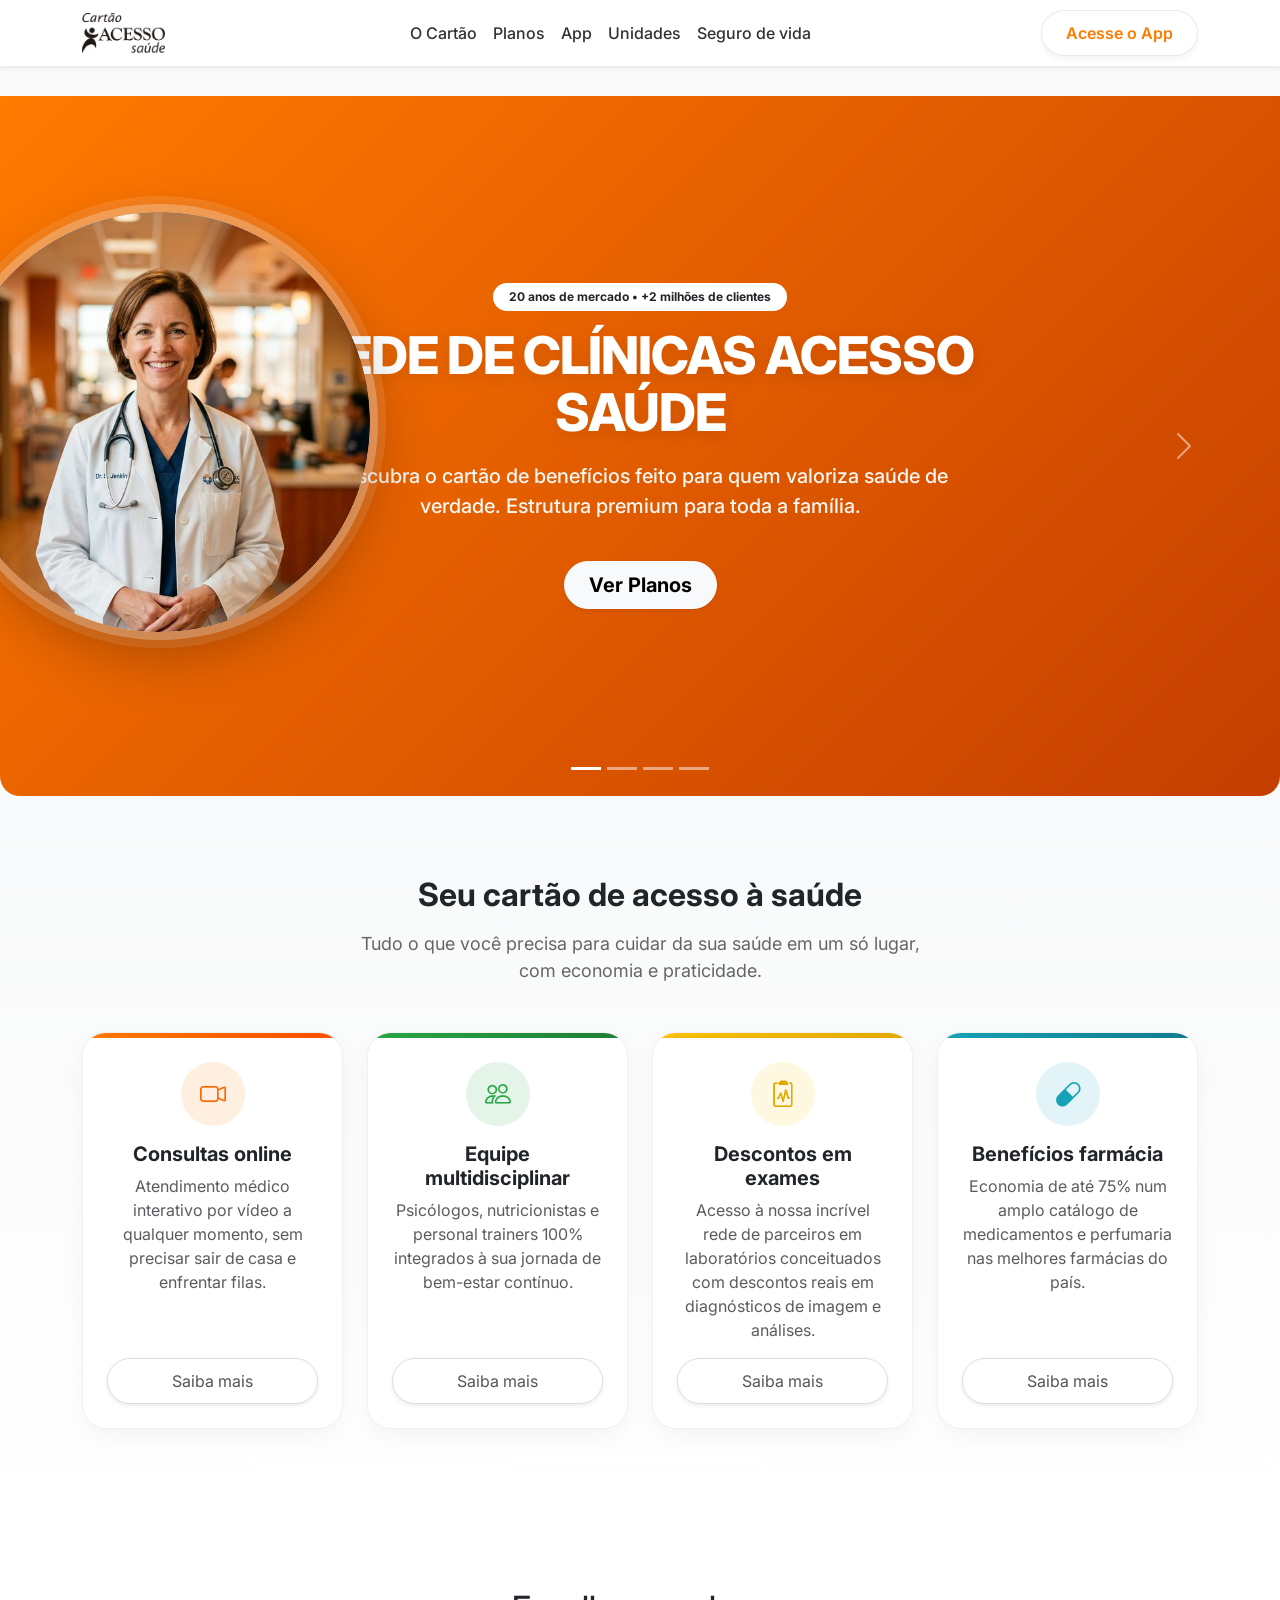
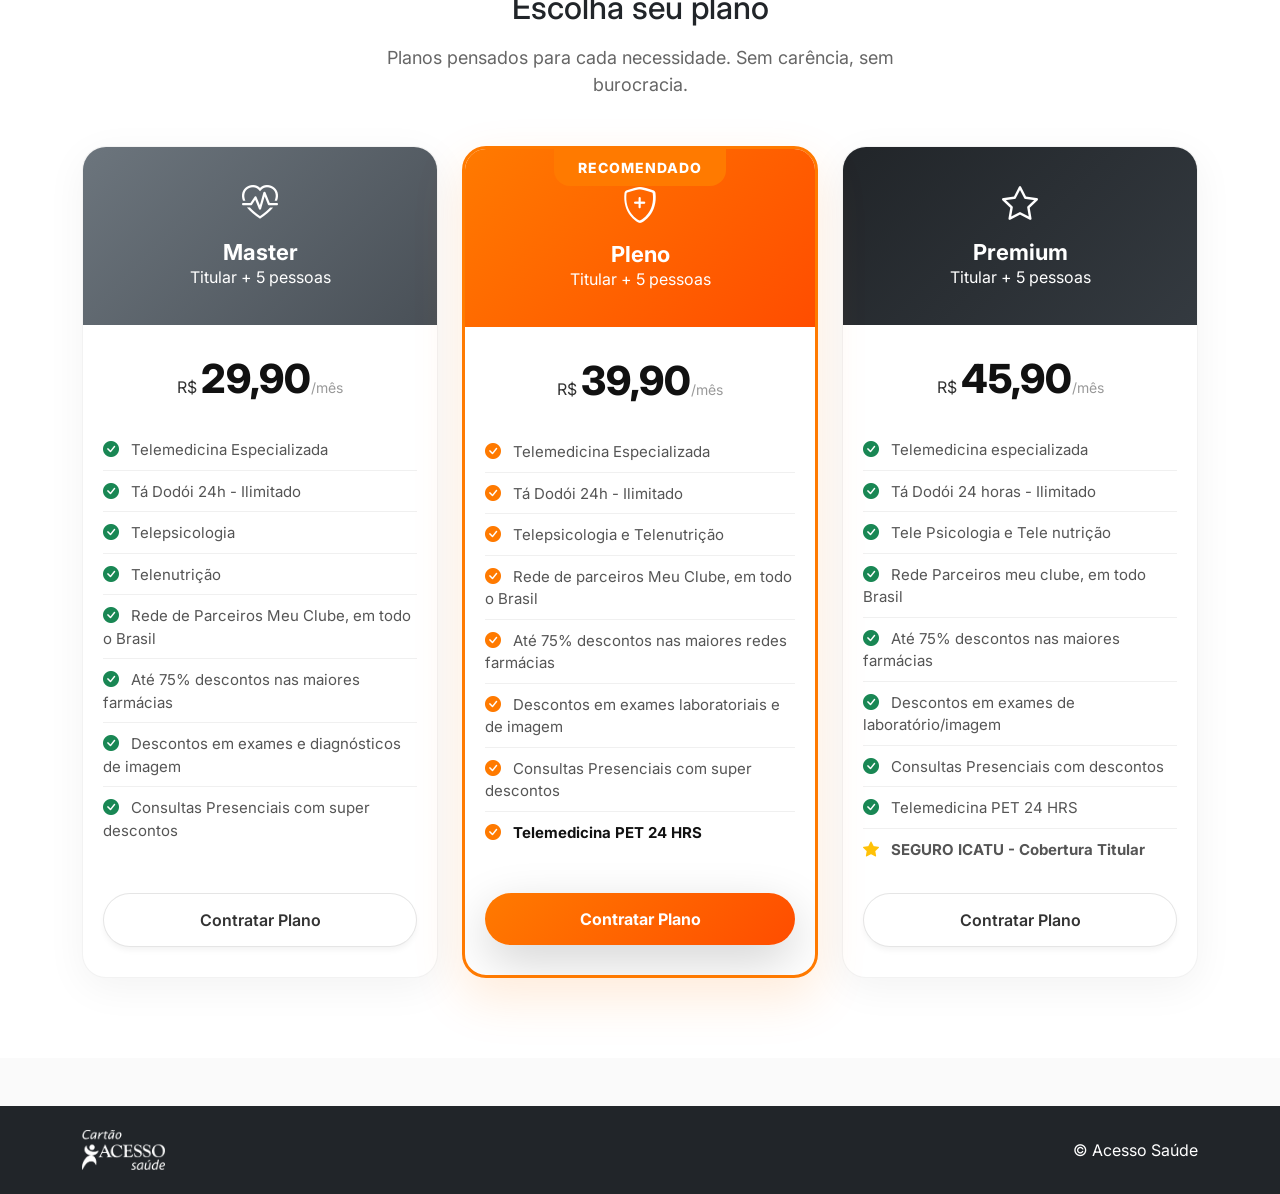
==== index.html @ 0351ccd9 "Add files via upload" ====
<!DOCTYPE html>
<html lang="pt-BR">

<head>
  <meta charset="UTF-8">
  <meta name="viewport" content="width=device-width, initial-scale=1.0">
  <title>Cartão Acesso Saúde</title>

  <link rel="preconnect" href="https://fonts.googleapis.com">
  <link rel="preconnect" href="https://fonts.gstatic.com" crossorigin>
  <link href="https://fonts.googleapis.com/css2?family=Inter:wght@400;500;600;700;800&display=swap" rel="stylesheet">
  <link href="https://cdn.jsdelivr.net/npm/bootstrap@5.3.2/dist/css/bootstrap.min.css" rel="stylesheet">
  <link href="https://cdn.jsdelivr.net/npm/bootstrap-icons@1.11.3/font/bootstrap-icons.min.css" rel="stylesheet">
  <link rel="stylesheet" href="style.css">
  <link rel="icon" type="image/png" href="logcas.png">
</head>

<body>

  <!-- MENU -->
  <nav class="navbar navbar-expand-lg fixed-top shadow-sm bg-white">
    <div class="container">
      <a class="navbar-brand" href="#">
        <img src="LOGO-1.png" alt="Acesso Saúde" height="40">
      </a>

      <button class="navbar-toggler" type="button" data-bs-toggle="collapse" data-bs-target="#menu">
        <span class="navbar-toggler-icon"></span>
      </button>

      <div class="collapse navbar-collapse justify-content-center" id="menu">
        <ul class="navbar-nav">
          <li class="nav-item"><a class="nav-link" href="#cartao">O Cartão</a></li>
          <li class="nav-item"><a class="nav-link" href="#planos">Planos</a></li>
          <li class="nav-item"><a class="nav-link" href="app.html">App</a></li>
          <li class="nav-item"><a class="nav-link" href="unidades.html">Unidades</a></li>
          <li class="nav-item"><a class="nav-link" href="seguro.html">Seguro de vida</a></li>
        </ul>
      </div>

      <a href="https://app.cartaoacessosaude.com.br" class="btn btn-primary-custom">Acesse o App</a>
    </div>
  </nav>

  <!-- HERO / CARROSSEL -->
  <div class="hero-wrapper mt-5 pt-5">

    <div id="heroCarousel" class="carousel slide" data-bs-ride="carousel">

      <!-- INDICADORES -->
      <div class="carousel-indicators">
        <button type="button" data-bs-target="#heroCarousel" data-bs-slide-to="0" class="active"></button>
        <button type="button" data-bs-target="#heroCarousel" data-bs-slide-to="1"></button>
        <button type="button" data-bs-target="#heroCarousel" data-bs-slide-to="2"></button>
        <button type="button" data-bs-target="#heroCarousel" data-bs-slide-to="3"></button>
      </div>

      <!-- SLIDES -->
      <div class="carousel-inner">

        <!-- SLIDE 1 -->
        <div class="carousel-item active hero slide-orange">
          <div class="container text-center hero-content">
            <span class="badge bg-white text-dark mb-3 px-3 py-2 rounded-pill fw-bold">20 anos de mercado • +2 milhões
              de clientes</span>
            <h1>REDE DE CLÍNICAS ACESSO SAÚDE</h1>
            <p>Descubra o cartão de benefícios feito para quem valoriza saúde de verdade. Estrutura premium para toda a
              família.</p>
            <a href="#planos" class="btn btn-light btn-lg mt-3 fw-bold rounded-pill shadow-sm px-4">Ver Planos</a>
          </div>
        </div>

        <!-- SLIDE 2 -->
        <div class="carousel-item hero slide-dark">
          <div class="container text-center hero-content">
            <span class="badge bg-success mb-3 px-3 py-2 rounded-pill fw-bold">100% Gratuito</span>
            <h1>CONSULTAS ILIMITADAS</h1>
            <p><strong>Telemedicina completa:</strong> clínico geral, pediatria, psicologia, nutrição e personal trainer
              — sem custo extra por consulta.</p>
            <a href="#planos" class="btn btn-light btn-lg mt-3 fw-bold rounded-pill shadow-sm px-4">Saiba Mais</a>
          </div>
        </div>

        <!-- SLIDE 3 -->
        <div class="carousel-item hero slide-blue-red">
          <div class="container text-center hero-content">
            <span class="badge bg-warning text-dark mb-3 px-3 py-2 rounded-pill fw-bold">Descontos Reais</span>
            <h1>ATÉ 75% OFF EM FARMÁCIAS</h1>
            <p>Compre medicamentos mais baratos na <strong>Pague Menos, Droga Raia, Drogasil, São Paulo e
                Pacheco.</strong> Economia garantida.</p>
            <a href="#planos" class="btn btn-light btn-lg mt-3 fw-bold rounded-pill shadow-sm px-4">Quero Economizar</a>
          </div>
        </div>

        <!-- SLIDE 4 -->
        <div class="carousel-item hero slide-pet">
          <div class="container text-center hero-content">
            <span class="badge bg-info text-dark mb-3 px-3 py-2 rounded-pill fw-bold">Seu melhor amigo protegido</span>
            <h1>TELEMEDICINA PET 24H</h1>
            <p>O cuidado que eles merecem. Fale com um veterinário experiente a qualquer hora do dia ou da noite pelo
              seu celular.</p>
            <a href="#planos" class="btn btn-light btn-lg mt-3 fw-bold rounded-pill shadow-sm px-4">Ver Benefícios</a>
          </div>
        </div>

      </div>

      <!-- CONTROLES -->
      <button class="carousel-control-prev" type="button" data-bs-target="#heroCarousel" data-bs-slide="prev">
        <span class="carousel-control-prev-icon"></span>
      </button>

      <button class="carousel-control-next" type="button" data-bs-target="#heroCarousel" data-bs-slide="next">
        <span class="carousel-control-next-icon"></span>
      </button>

    </div>

    <!-- CÍRCULO ROTATIVO -->
    <div class="hero-circle" id="heroCircle">
      <div class="hero-circle-img active" style="background-image: url('slide-circle-1.png')"></div>
      <div class="hero-circle-img" style="background-image: url('slide-circle-2.png')"></div>
      <div class="hero-circle-img" style="background-image: url('farma.png')"></div>
      <div class="hero-circle-img" style="background-image: url('slide-circle-4.png')"></div>
    </div>

  </div>

  <!-- RESTANTE DO SITE (mantido) -->
  <section id="cartao" class="section-cartao">
    <div class="container text-center">
      <h2 class="mb-3 fw-bold">Seu cartão de acesso à saúde</h2>
      <p class="section-subtitle mb-5">Tudo o que você precisa para cuidar da sua saúde em um só lugar, com economia e
        praticidade.</p>
      <div class="row g-4 d-flex align-items-stretch">

        <div class="col-12 col-md-6 col-lg-3">
          <div class="card card-beneficio h-100 d-flex flex-column">
            <div class="card-color-bar bar-orange"></div>
            <div class="card-body text-center p-4 d-flex flex-column">
              <div class="card-icon icon-orange mb-3">
                <i class="bi bi-camera-video"></i>
              </div>
              <h5 class="fw-bold">Consultas online</h5>
              <p class="text-muted flex-grow-1">Atendimento médico interativo por vídeo a qualquer momento, sem precisar
                sair de casa e enfrentar filas.</p>
              <a href="#planos" class="btn btn-light mt-auto rounded-pill fw-600 shadow-sm custom-saiba-mais">Saiba
                mais</a>
            </div>
          </div>
        </div>

        <div class="col-12 col-md-6 col-lg-3">
          <div class="card card-beneficio h-100 d-flex flex-column">
            <div class="card-color-bar bar-green"></div>
            <div class="card-body text-center p-4 d-flex flex-column">
              <div class="card-icon icon-green mb-3">
                <i class="bi bi-people"></i>
              </div>
              <h5 class="fw-bold">Equipe multidisciplinar</h5>
              <p class="text-muted flex-grow-1">Psicólogos, nutricionistas e personal trainers 100% integrados à sua
                jornada de bem-estar contínuo.</p>
              <a href="#planos" class="btn btn-light mt-auto rounded-pill fw-600 shadow-sm custom-saiba-mais">Saiba
                mais</a>
            </div>
          </div>
        </div>

        <div class="col-12 col-md-6 col-lg-3">
          <div class="card card-beneficio h-100 d-flex flex-column">
            <div class="card-color-bar bar-yellow"></div>
            <div class="card-body text-center p-4 d-flex flex-column">
              <div class="card-icon icon-yellow mb-3">
                <i class="bi bi-clipboard2-pulse"></i>
              </div>
              <h5 class="fw-bold">Descontos em exames</h5>
              <p class="text-muted flex-grow-1">Acesso à nossa incrível rede de parceiros em laboratórios conceituados
                com descontos reais em diagnósticos de imagem e análises.</p>
              <a href="#planos" class="btn btn-light mt-auto rounded-pill fw-600 shadow-sm custom-saiba-mais">Saiba
                mais</a>
            </div>
          </div>
        </div>

        <div class="col-12 col-md-6 col-lg-3">
          <div class="card card-beneficio h-100 d-flex flex-column">
            <div class="card-color-bar bar-teal"></div>
            <div class="card-body text-center p-4 d-flex flex-column">
              <div class="card-icon icon-teal mb-3">
                <i class="bi bi-capsule"></i>
              </div>
              <h5 class="fw-bold">Benefícios farmácia</h5>
              <p class="text-muted flex-grow-1">Economia de até 75% num amplo catálogo de medicamentos e perfumaria nas
                melhores farmácias do país.</p>
              <a href="#planos" class="btn btn-light mt-auto rounded-pill fw-600 shadow-sm custom-saiba-mais">Saiba
                mais</a>
            </div>
          </div>
        </div>

      </div>
    </div>
  </section>

  <section id="planos" class="section-planos">
    <div class="container text-center">
      <h2 class="mb-3">Escolha seu plano</h2>
      <p class="section-subtitle mb-5">Planos pensados para cada necessidade. Sem carência, sem burocracia.</p>
      <div class="row g-4 d-flex align-items-stretch justify-content-center">

        <!-- BÁSICO -->
        <div class="col-12 col-md-6 col-lg-4">
          <div class="card plano-card d-flex flex-column h-100">
            <div class="plano-header plano-basico">
              <i class="bi bi-heart-pulse"></i>
              <h4>Master</h4>
              <p>Titular + 5 pessoas</p>
            </div>
            <div class="plano-body d-flex flex-column flex-grow-1">
              <p class="plano-preco">R$ <span>29,90</span><small>/mês</small></p>
              <ul class="plano-lista flex-grow-1">
                <li><i class="bi bi-check-circle-fill text-success"></i> Telemedicina Especializada</li>
                <li><i class="bi bi-check-circle-fill text-success"></i> Tá Dodói 24h - Ilimitado</li>
                <li><i class="bi bi-check-circle-fill text-success"></i> Telepsicologia</li>
                <li><i class="bi bi-check-circle-fill text-success"></i> Telenutrição</li>
                <li><i class="bi bi-check-circle-fill text-success"></i> Rede de Parceiros Meu Clube, em todo o Brasil
                </li>
                <li><i class="bi bi-check-circle-fill text-success"></i> Até 75% descontos nas maiores farmácias</li>
                <li><i class="bi bi-check-circle-fill text-success"></i> Descontos em exames e diagnósticos de imagem
                </li>
                <li><i class="bi bi-check-circle-fill text-success"></i> Consultas Presenciais com super descontos</li>
              </ul>
              <a href="#" class="btn btn-outline-plano mt-auto w-100 mt-4 rounded-pill">Contratar Plano</a>
            </div>
          </div>
        </div>

        <!-- PLUS (DESTAQUE) -->
        <div class="col-12 col-md-6 col-lg-4">
          <div class="card plano-card plano-destaque d-flex flex-column h-100">
            <div class="plano-badge">RECOMENDADO</div>
            <div class="plano-header plano-plus">
              <i class="bi bi-shield-plus"></i>
              <h4>Pleno</h4>
              <p>Titular + 5 pessoas</p>
            </div>
            <div class="plano-body d-flex flex-column flex-grow-1">
              <p class="plano-preco">R$ <span>39,90</span><small>/mês</small></p>
              <ul class="plano-lista flex-grow-1">
                <li><i class="bi bi-check-circle-fill"></i> Telemedicina Especializada</li>
                <li><i class="bi bi-check-circle-fill"></i> Tá Dodói 24h - Ilimitado</li>
                <li><i class="bi bi-check-circle-fill"></i> Telepsicologia e Telenutrição</li>
                <li><i class="bi bi-check-circle-fill"></i> Rede de parceiros Meu Clube, em todo o Brasil</li>
                <li><i class="bi bi-check-circle-fill"></i> Até 75% descontos nas maiores redes farmácias</li>
                <li><i class="bi bi-check-circle-fill"></i> Descontos em exames laboratoriais e de imagem</li>
                <li><i class="bi bi-check-circle-fill"></i> Consultas Presenciais com super descontos</li>
                <li class="plano-featured"><i class="bi bi-check-circle-fill"></i> Telemedicina PET 24 HRS</li>
              </ul>
              <a href="#" class="btn btn-plano-destaque mt-auto w-100 mt-3 rounded-pill shadow-lg">Contratar Plano</a>
            </div>
          </div>
        </div>

        <!-- PREMIUM -->
        <div class="col-12 col-md-6 col-lg-4">
          <div class="card plano-card d-flex flex-column h-100">
            <div class="plano-header plano-premium">
              <i class="bi bi-star"></i>
              <h4>Premium</h4>
              <p>Titular + 5 pessoas</p>
            </div>
            <div class="plano-body d-flex flex-column flex-grow-1">
              <p class="plano-preco">R$ <span>45,90</span><small>/mês</small></p>
              <ul class="plano-lista flex-grow-1">
                <li><i class="bi bi-check-circle-fill text-success"></i> Telemedicina especializada</li>
                <li><i class="bi bi-check-circle-fill text-success"></i> Tá Dodói 24 horas - Ilimitado</li>
                <li><i class="bi bi-check-circle-fill text-success"></i> Tele Psicologia e Tele nutrição</li>
                <li><i class="bi bi-check-circle-fill text-success"></i> Rede Parceiros meu clube, em todo Brasil</li>
                <li><i class="bi bi-check-circle-fill text-success"></i> Até 75% descontos nas maiores farmácias</li>
                <li><i class="bi bi-check-circle-fill text-success"></i> Descontos em exames de laboratório/imagem</li>
                <li><i class="bi bi-check-circle-fill text-success"></i> Consultas Presenciais com descontos</li>
                <li><i class="bi bi-check-circle-fill text-success"></i> Telemedicina PET 24 HRS</li>
                <li class="fw-bold"><i class="bi bi-star-fill text-warning"></i> SEGURO ICATU - Cobertura Titular</li>
              </ul>
              <a href="#" class="btn btn-outline-plano mt-auto w-100 mt-4 rounded-pill">Contratar Plano</a>
            </div>
          </div>
        </div>
      </div>
    </div>
  </section>

  <footer class="bg-dark text-white py-4 mt-5">
    <div class="container d-flex justify-content-between align-items-center">
      <img src="logo-branca.png" height="40">
      <p class="mb-0">&copy; Acesso Saúde</p>
    </div>
  </footer>

  <script src="https://cdn.jsdelivr.net/npm/bootstrap@5.3.2/dist/js/bootstrap.bundle.min.js"></script>

  <script>
    // Rotação do círculo ao trocar slides
    const heroCarousel = document.getElementById('heroCarousel');
    const heroCircle = document.getElementById('heroCircle');
    const circleImgs = document.querySelectorAll('.hero-circle-img');
    let rotationAngle = 0;

    heroCarousel.addEventListener('slide.bs.carousel', function (e) {
      // Anima rotação
      rotationAngle += 360;
      heroCircle.style.transform = `rotate(${rotationAngle}deg)`;

      // Troca imagem do círculo
      circleImgs.forEach(img => img.classList.remove('active'));
      circleImgs[e.to].classList.add('active');
    });
  </script>
</body>

</html>
---- style.css ----
/* RESET */
body {
  font-family: 'Inter', sans-serif;
  -webkit-font-smoothing: antialiased;
  margin: 0;
  padding: 0;
  background-color: #fafafa;
}

/* =========================
   MENU
========================= */
.navbar {
  backdrop-filter: blur(10px);
  background: rgba(255,255,255,0.9);
}

.nav-link {
  color: #333;
  transition: 0.3s;
  font-weight: 500;
}

.nav-link:hover {
  color: #ff7a00;
}

.btn-primary-custom {
  background: white;
  color: #ff7a00;
  border: 1px solid rgba(0,0,0,0.08);
  border-radius: 50px;
  padding: 10px 24px;
  text-decoration: none;
  font-weight: 600;
  transition: all 0.3s ease;
  box-shadow: 0 4px 6px -1px rgba(0,0,0,0.05);
}

.btn-primary-custom:hover {
  background: #ff7a00;
  color: white;
  border-color: #ff7a00;
  transform: translateY(-2px);
  box-shadow: 0 10px 15px -3px rgba(255,122,0,0.2);
}

/* =========================
   HERO / CARROSSEL
========================= */

.hero-wrapper {
  position: relative;
  overflow: hidden;
  border-radius: 20px;
}

/* =========================
   CÍRCULO ROTATIVO
========================= */

.hero-circle {
  position: absolute;
  top: 50%;
  left: -50px;
  transform: rotate(0deg);
  width: 420px;
  height: 420px;
  border-radius: 50%;
  z-index: 10;
  transition: transform 1s cubic-bezier(0.4, 0, 0.2, 1);
  pointer-events: none;
  box-shadow:
    0 0 0 8px rgba(255,255,255,0.25),
    0 0 0 16px rgba(255,255,255,0.1),
    0 20px 60px rgba(0,0,0,0.3);
  margin-top: -210px;
}

.hero-circle-img {
  position: absolute;
  top: 0;
  left: 0;
  width: 100%;
  height: 100%;
  border-radius: 50%;
  background-size: cover;
  background-position: center;
  opacity: 0;
  transition: opacity 0.6s ease;
}

.hero-circle-img.active {
  opacity: 1;
}

.carousel-inner {
  min-height: 700px;
}

/* slide base */
.carousel-item.hero {
  height: 700px;
  color: white;
}

/* só aplica flex no slide ativo para não sobrescrever o display:none do Bootstrap */
.carousel-item.active.hero {
  display: flex;
  align-items: center;
  justify-content: center;
}

.hero-content {
  display: flex;
  flex-direction: column;
  align-items: center;
  justify-content: center;
  height: 100%;
}

/* conteúdo centralizado */
.hero-content {
  max-width: 700px;
  text-align: center;
}

/* backgrounds por slide */
.carousel-item.slide-orange {
  background: linear-gradient(135deg, #ff7a00, #c43e00);
}

.carousel-item.slide-dark {
  background: linear-gradient(135deg, #111111, #2d2d2d);
}

.carousel-item.slide-blue-red {
  background: linear-gradient(135deg, #0d47a1, #b71c1c);
}

.carousel-item.slide-pet {
  background: linear-gradient(135deg, #00b4db, #0083B0);
}

/* conteúdo texto */
.hero h1 {
  font-size: 52px;
  font-weight: 800;
  margin-bottom: 1.2rem;
  letter-spacing: -1px;
  line-height: 1.1;
  text-shadow: 0 4px 15px rgba(0,0,0,0.1);
}

.hero p {
  font-size: 20px;
  opacity: 0.95;
  margin-bottom: 1.5rem;
  font-weight: 500;
}

/* =========================
   CARDS
========================= */

.card-custom {
  border-radius: 24px;
  box-shadow: 0 10px 25px rgba(0,0,0,0.04);
  border: 1px solid rgba(0,0,0,0.06);
  transition: all 0.4s cubic-bezier(0.165, 0.84, 0.44, 1);
  display: flex;
  flex-direction: column;
  height: 100%;
  padding: 2rem 1.5rem;
  background-color: white;
}

.card-custom:hover {
  transform: translateY(-8px);
  box-shadow: 0 20px 40px rgba(0,0,0,0.08);
  border-color: rgba(0,0,0,0.1);
}

/* =========================
   SEÇÃO CARTÃO
========================= */

.section-cartao {
  background: linear-gradient(180deg, #f8f9fa 0%, #ffffff 100%);
  padding: 80px 0;
}

.section-subtitle {
  color: #666;
  font-size: 18px;
  max-width: 600px;
  margin: 0 auto;
}

.card-beneficio {
  border: 1px solid rgba(0,0,0,0.06);
  border-radius: 24px;
  overflow: hidden;
  box-shadow: 0 10px 25px rgba(0,0,0,0.04);
  transition: all 0.4s cubic-bezier(0.165, 0.84, 0.44, 1);
  background: white;
}

.card-beneficio:hover {
  transform: translateY(-8px);
  box-shadow: 0 20px 50px rgba(0,0,0,0.08);
}

.card-color-bar {
  height: 5px;
  width: 100%;
}

.bar-orange { background: linear-gradient(90deg, #ff7a00, #ff4d00); }
.bar-green  { background: linear-gradient(90deg, #28a745, #1e7e34); }
.bar-yellow { background: linear-gradient(90deg, #ffc107, #e0a800); }
.bar-teal   { background: linear-gradient(90deg, #17a2b8, #117a8b); }

.card-icon {
  width: 64px;
  height: 64px;
  border-radius: 50%;
  display: flex;
  align-items: center;
  justify-content: center;
  margin: 0 auto;
  font-size: 26px;
  transition: transform 0.3s ease;
}

.card-beneficio:hover .card-icon {
  transform: scale(1.1);
}

.icon-orange { background: rgba(255, 122, 0, 0.12); color: #ff6600; }
.icon-green  { background: rgba(40, 167, 69, 0.12); color: #28a745; }
.icon-yellow { background: rgba(255, 193, 7, 0.12); color: #e0a800; }
.icon-teal   { background: rgba(23, 162, 184, 0.12); color: #17a2b8; }

/* =========================
   SEÇÃO PLANOS
========================= */

.section-planos {
  padding: 80px 0;
  background: #fff;
}

.plano-card {
  border: 1px solid rgba(0,0,0,0.05);
  border-radius: 24px;
  overflow: hidden;
  box-shadow: 0 10px 40px rgba(0,0,0,0.05);
  transition: all 0.4s cubic-bezier(0.165, 0.84, 0.44, 1);
  background: white;
  position: relative;
}

.plano-card:hover {
  transform: translateY(-10px);
  box-shadow: 0 25px 60px rgba(0,0,0,0.12);
}

/* HEADER DOS PLANOS */
.plano-header {
  padding: 30px 20px 20px;
  color: white;
  text-align: center;
}

.plano-header i {
  font-size: 36px;
  margin-bottom: 8px;
  display: block;
}

.plano-header h4 {
  margin: 0;
  font-weight: 700;
  font-size: 22px;
}

.plano-basico  { background: linear-gradient(135deg, #6c757d, #495057); }
.plano-plus    { background: linear-gradient(135deg, #ff7a00, #ff4d00); }
.plano-premium { background: linear-gradient(135deg, #212529, #343a40); }
.plano-familia { background: linear-gradient(135deg, #17a2b8, #117a8b); }

/* BODY DOS PLANOS */
.plano-body {
  padding: 24px 20px 30px;
  text-align: center;
}

.plano-preco {
  color: #333;
  font-size: 16px;
  margin-bottom: 20px;
}

.plano-preco span {
  font-size: 40px;
  font-weight: 800;
  color: #111;
}

.plano-preco small {
  font-size: 14px;
  color: #999;
}

.plano-lista {
  list-style: none;
  padding: 0;
  margin: 0 0 24px;
  text-align: left;
}

.plano-lista li {
  padding: 8px 0;
  font-size: 15px;
  color: #555;
  border-bottom: 1px solid #f0f0f0;
}

.plano-lista li:last-child {
  border-bottom: none;
}

.plano-lista li i {
  margin-right: 8px;
  font-size: 16px;
}

/* BOTÕES */
.btn-outline-plano {
  border: 1px solid rgba(0,0,0,0.1);
  color: #333;
  border-radius: 50px;
  padding: 14px 32px;
  font-weight: 600;
  transition: all 0.3s ease;
  background: white;
  box-shadow: 0 4px 6px -1px rgba(0,0,0,0.05);
}

.btn-outline-plano:hover {
  background: #f9fafb;
  color: #111;
  border-color: rgba(0,0,0,0.2);
  transform: translateY(-2px);
  box-shadow: 0 10px 20px rgba(0,0,0,0.08);
}

.btn-plano-destaque {
  background: linear-gradient(135deg, #ff7a00, #ff4d00);
  color: white;
  border: none;
  border-radius: 50px;
  padding: 14px 32px;
  font-weight: 700;
  transition: all 0.3s ease;
}

.btn-plano-destaque:hover {
  background: linear-gradient(135deg, #ff4d00, #e04400);
  color: white;
  transform: translateY(-2px);
  box-shadow: 0 12px 25px rgba(255, 102, 0, 0.4);
}

.custom-saiba-mais {
  color: #555;
  border: 1px solid #ddd;
  background: white;
  padding: 10px 24px;
  transition: 0.3s;
}

.custom-saiba-mais:hover {
  background: #f8f9fa;
  border-color: #ccc;
  color: #111;
  transform: translateY(-2px);
  box-shadow: 0 5px 15px rgba(0,0,0,0.05);
}

/* CARD DESTAQUE */
.plano-destaque {
  border: 3px solid #ff7a00;
  z-index: 2;
  box-shadow: 0 20px 50px rgba(255, 122, 0, 0.15);
}

.plano-destaque:hover {
  transform: translateY(-10px);
  box-shadow: 0 30px 60px rgba(255, 122, 0, 0.25);
}

.plano-badge {
  position: absolute;
  top: 0;
  left: 50%;
  transform: translateX(-50%);
  background: #ff7a00;
  color: #fff;
  padding: 8px 24px;
  border-radius: 0 0 16px 16px;
  font-size: 14px;
  font-weight: 800;
  z-index: 3;
  letter-spacing: 1px;
  text-transform: uppercase;
}

/* DESTAQUE: checks em branco */
.plano-destaque .plano-lista li i {
  color: #ff7a00 !important;
}

.plano-featured {
  font-weight: 700;
  color: #111 !important;
}

/* =========================
   SECTIONS
========================= */

section {
  padding: 80px 0;
}

/* =========================
   WHATSAPP
========================= */

.whatsapp {
  position: fixed;
  bottom: 20px;
  right: 20px;
  background: #25D366;
  color: white;
  padding: 12px 18px;
  border-radius: 50px;
  text-decoration: none;
  box-shadow: 0 5px 15px rgba(0,0,0,0.2);
}

/* =========================
   RESPONSIVO
========================= */

@media (max-width: 768px) {

  .hero {
    height: auto;
    padding: 60px 20px;
    text-align: center;
  }

  .hero h1 {
    font-size: 28px;
  }

  .hero-circle {
    display: none;
  }

}
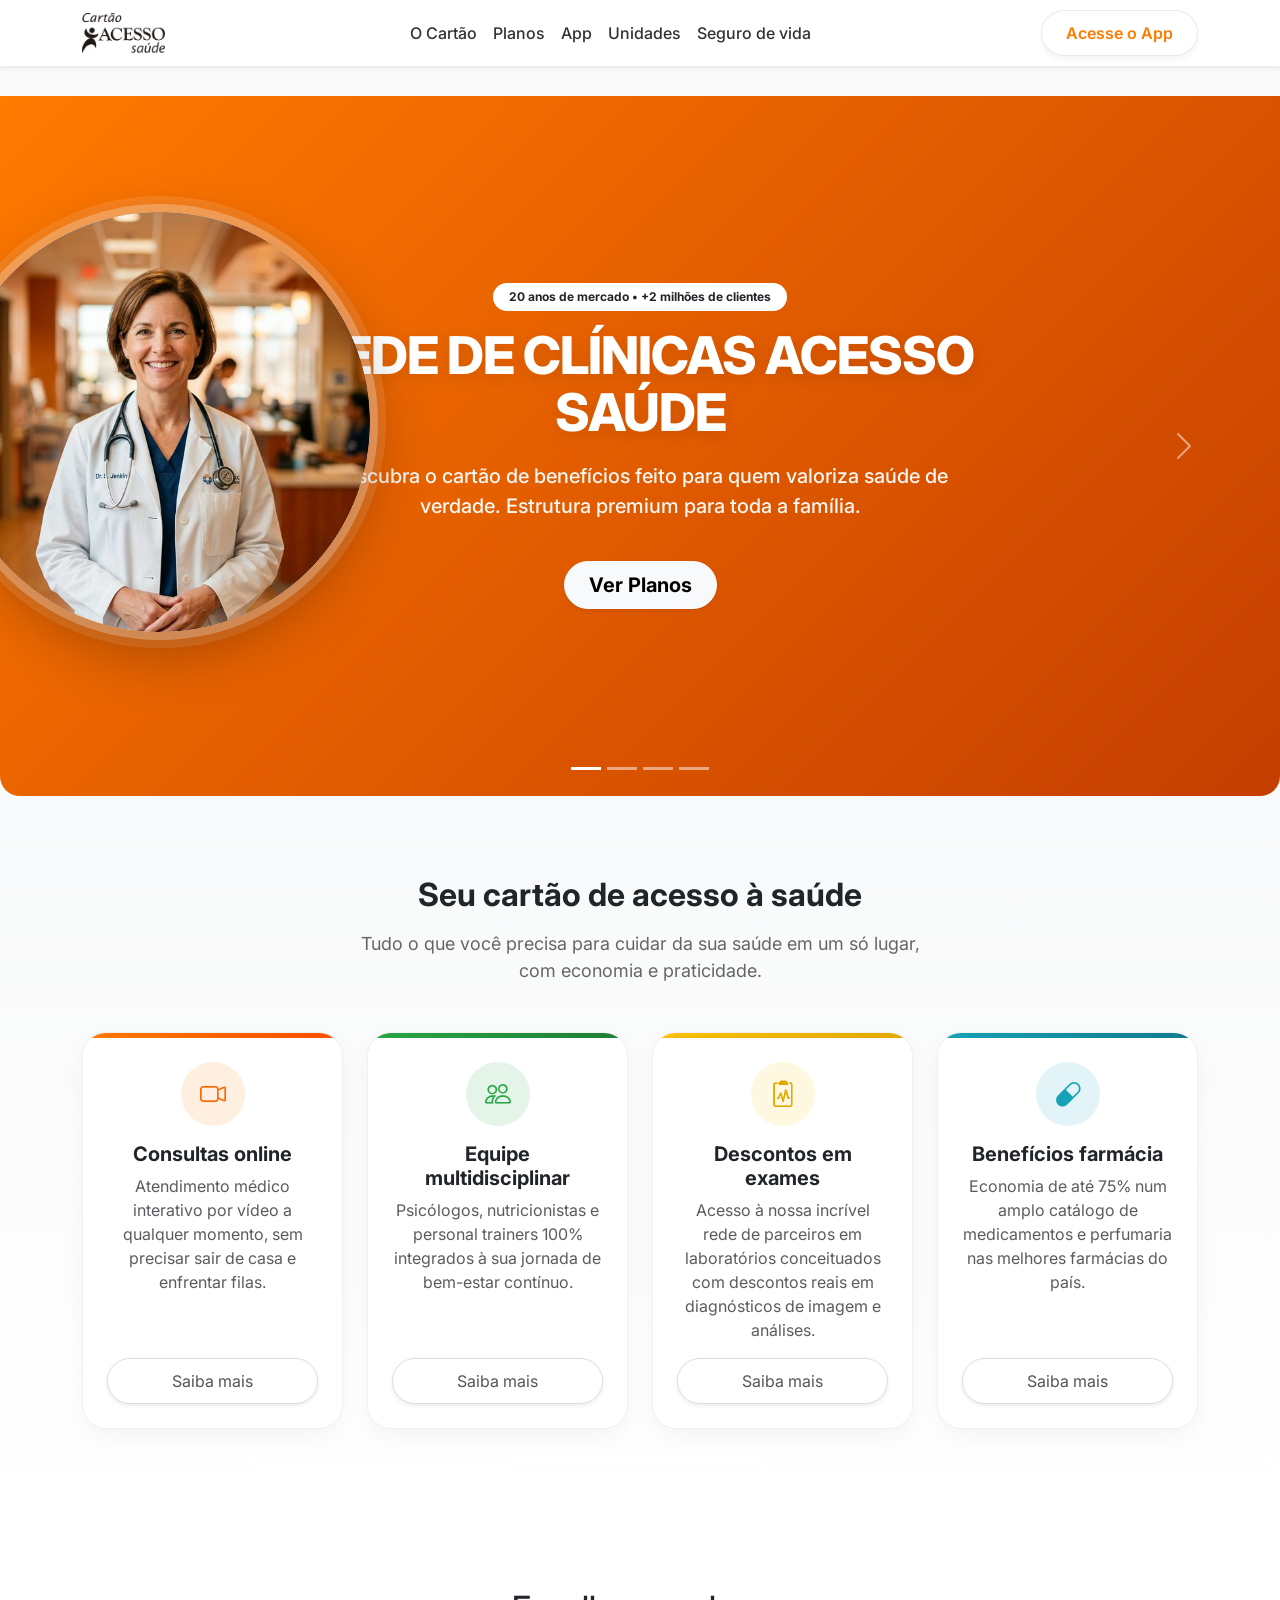
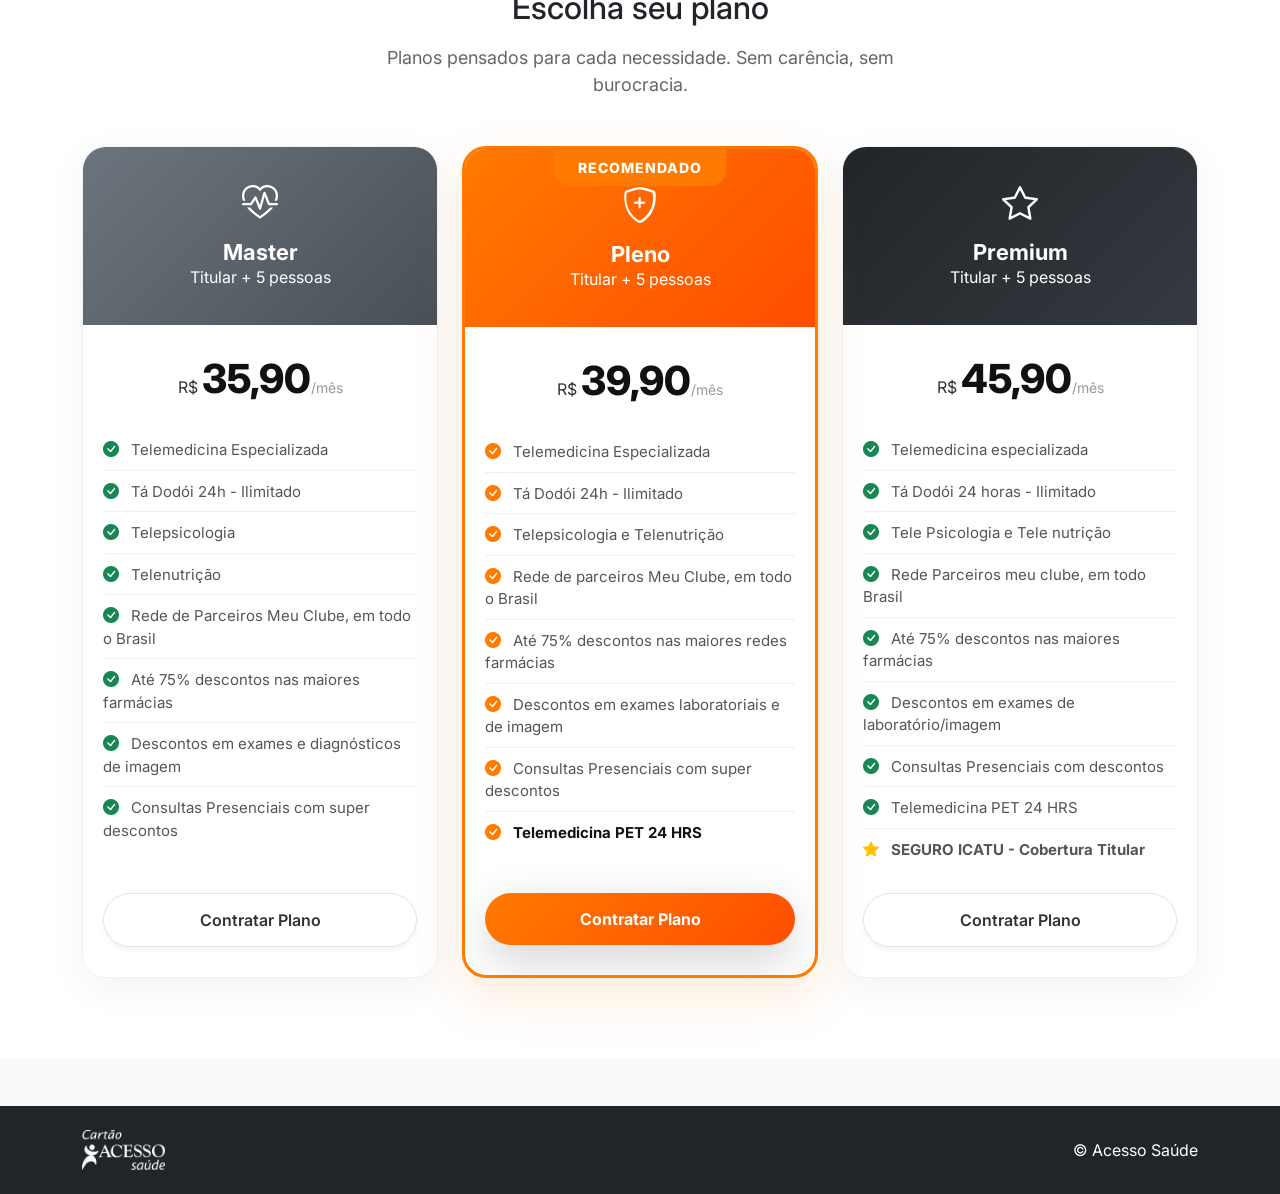
==== commit 46cd6a01: "Update index.html" ====
--- a/index.html
+++ b/index.html
@@ -217,7 +217,7 @@
               <p>Titular + 5 pessoas</p>
             </div>
             <div class="plano-body d-flex flex-column flex-grow-1">
-              <p class="plano-preco">R$ <span>29,90</span><small>/mês</small></p>
+              <p class="plano-preco">R$ <span>35,90</span><small>/mês</small></p>
               <ul class="plano-lista flex-grow-1">
                 <li><i class="bi bi-check-circle-fill text-success"></i> Telemedicina Especializada</li>
                 <li><i class="bi bi-check-circle-fill text-success"></i> Tá Dodói 24h - Ilimitado</li>
@@ -318,4 +318,4 @@
   </script>
 </body>
 
-</html>+</html>
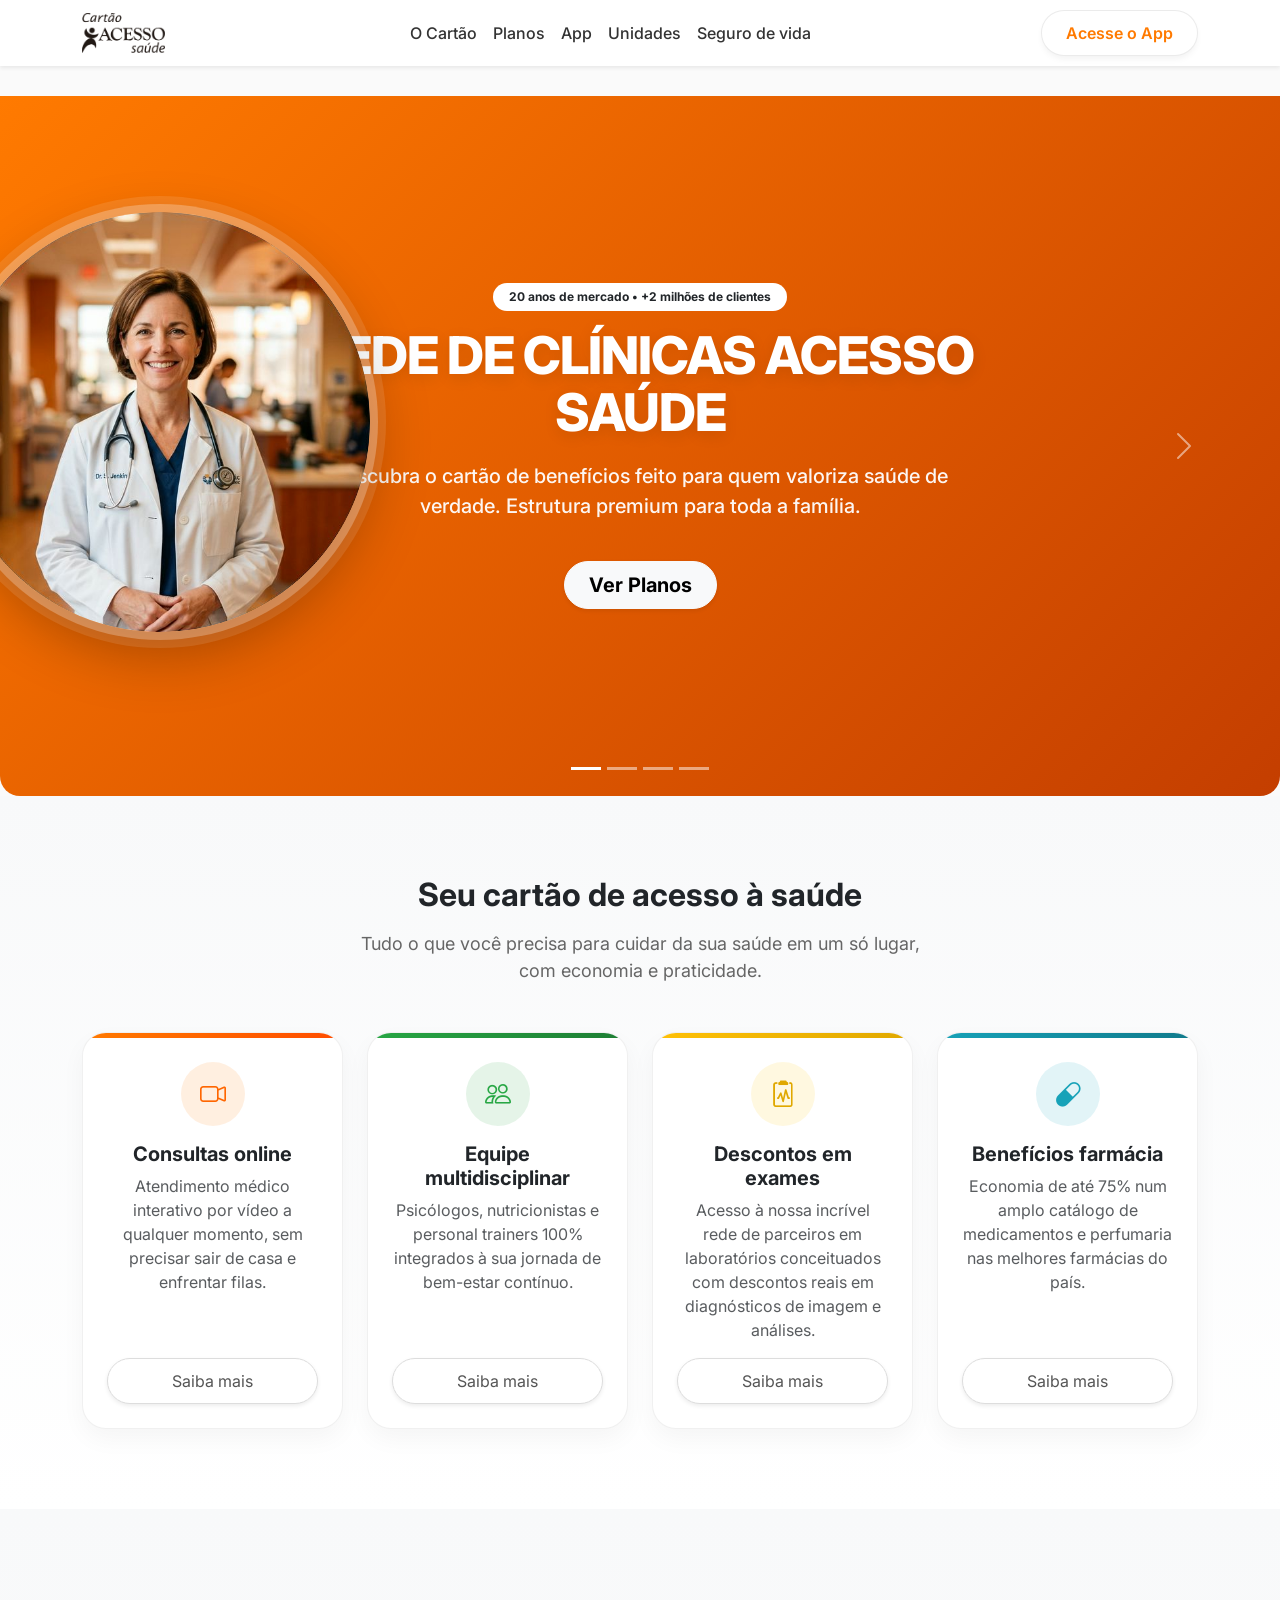
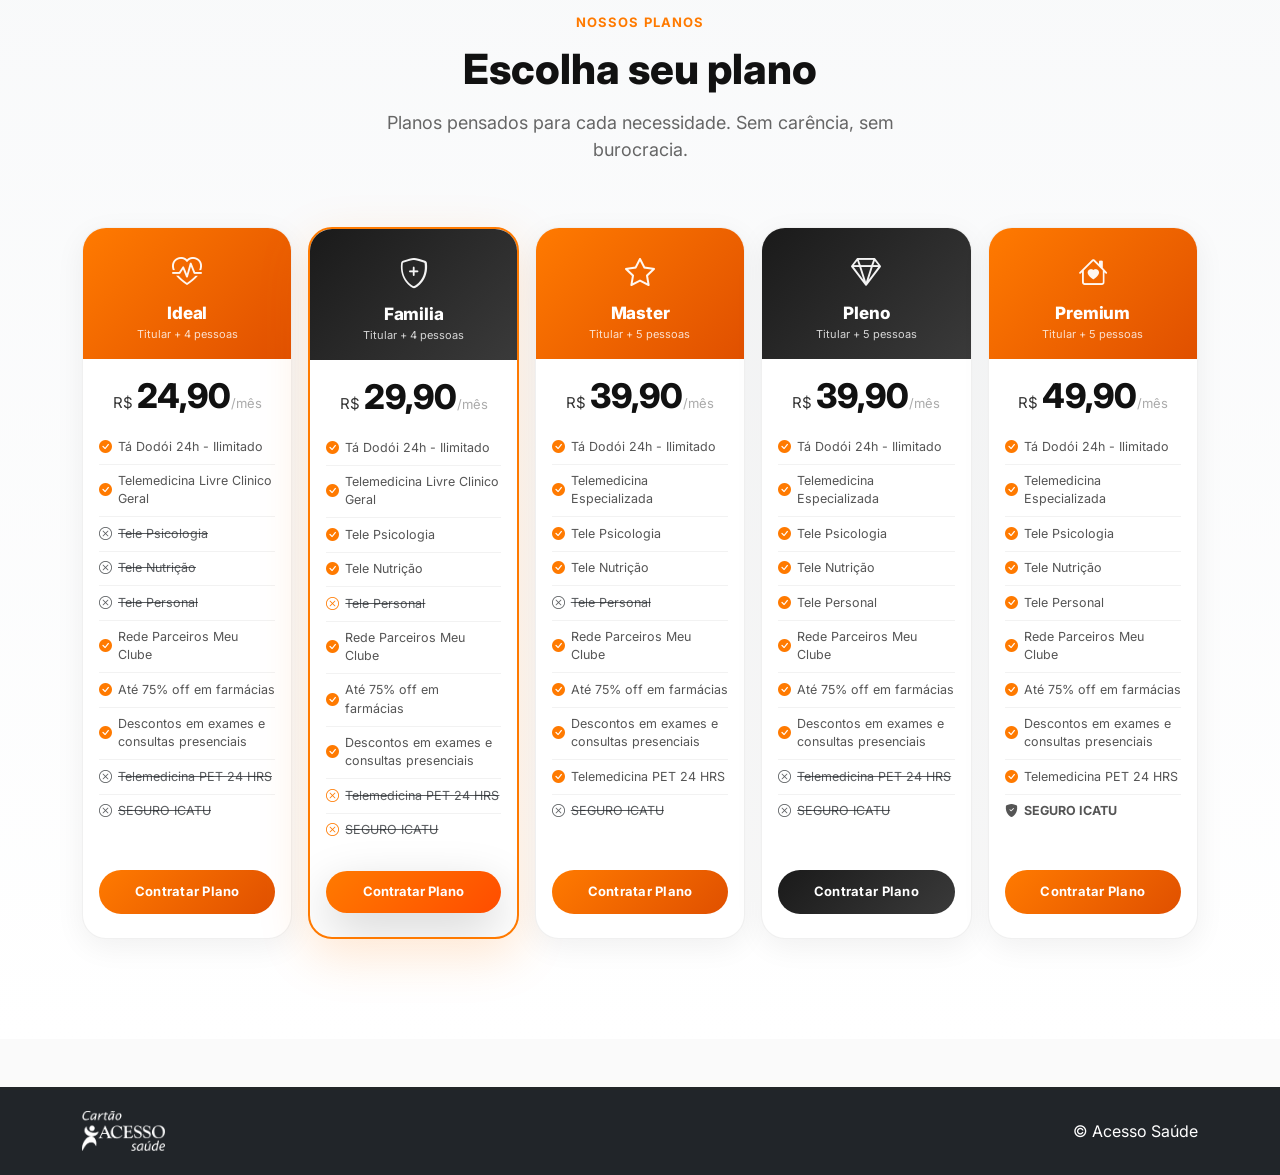
==== commit 3be22d27: "Atualização do site: novos ícones, planos e mapa de unidades" ====
--- a/index.html
+++ b/index.html
@@ -1,321 +1,382 @@
-<!DOCTYPE html>
-<html lang="pt-BR">
-
-<head>
-  <meta charset="UTF-8">
-  <meta name="viewport" content="width=device-width, initial-scale=1.0">
-  <title>Cartão Acesso Saúde</title>
-
-  <link rel="preconnect" href="https://fonts.googleapis.com">
-  <link rel="preconnect" href="https://fonts.gstatic.com" crossorigin>
-  <link href="https://fonts.googleapis.com/css2?family=Inter:wght@400;500;600;700;800&display=swap" rel="stylesheet">
-  <link href="https://cdn.jsdelivr.net/npm/bootstrap@5.3.2/dist/css/bootstrap.min.css" rel="stylesheet">
-  <link href="https://cdn.jsdelivr.net/npm/bootstrap-icons@1.11.3/font/bootstrap-icons.min.css" rel="stylesheet">
-  <link rel="stylesheet" href="style.css">
-  <link rel="icon" type="image/png" href="logcas.png">
-</head>
-
-<body>
-
-  <!-- MENU -->
-  <nav class="navbar navbar-expand-lg fixed-top shadow-sm bg-white">
-    <div class="container">
-      <a class="navbar-brand" href="#">
-        <img src="LOGO-1.png" alt="Acesso Saúde" height="40">
-      </a>
-
-      <button class="navbar-toggler" type="button" data-bs-toggle="collapse" data-bs-target="#menu">
-        <span class="navbar-toggler-icon"></span>
-      </button>
-
-      <div class="collapse navbar-collapse justify-content-center" id="menu">
-        <ul class="navbar-nav">
-          <li class="nav-item"><a class="nav-link" href="#cartao">O Cartão</a></li>
-          <li class="nav-item"><a class="nav-link" href="#planos">Planos</a></li>
-          <li class="nav-item"><a class="nav-link" href="app.html">App</a></li>
-          <li class="nav-item"><a class="nav-link" href="unidades.html">Unidades</a></li>
-          <li class="nav-item"><a class="nav-link" href="seguro.html">Seguro de vida</a></li>
-        </ul>
-      </div>
-
-      <a href="https://app.cartaoacessosaude.com.br" class="btn btn-primary-custom">Acesse o App</a>
-    </div>
-  </nav>
-
-  <!-- HERO / CARROSSEL -->
-  <div class="hero-wrapper mt-5 pt-5">
-
-    <div id="heroCarousel" class="carousel slide" data-bs-ride="carousel">
-
-      <!-- INDICADORES -->
-      <div class="carousel-indicators">
-        <button type="button" data-bs-target="#heroCarousel" data-bs-slide-to="0" class="active"></button>
-        <button type="button" data-bs-target="#heroCarousel" data-bs-slide-to="1"></button>
-        <button type="button" data-bs-target="#heroCarousel" data-bs-slide-to="2"></button>
-        <button type="button" data-bs-target="#heroCarousel" data-bs-slide-to="3"></button>
-      </div>
-
-      <!-- SLIDES -->
-      <div class="carousel-inner">
-
-        <!-- SLIDE 1 -->
-        <div class="carousel-item active hero slide-orange">
-          <div class="container text-center hero-content">
-            <span class="badge bg-white text-dark mb-3 px-3 py-2 rounded-pill fw-bold">20 anos de mercado • +2 milhões
-              de clientes</span>
-            <h1>REDE DE CLÍNICAS ACESSO SAÚDE</h1>
-            <p>Descubra o cartão de benefícios feito para quem valoriza saúde de verdade. Estrutura premium para toda a
-              família.</p>
-            <a href="#planos" class="btn btn-light btn-lg mt-3 fw-bold rounded-pill shadow-sm px-4">Ver Planos</a>
-          </div>
-        </div>
-
-        <!-- SLIDE 2 -->
-        <div class="carousel-item hero slide-dark">
-          <div class="container text-center hero-content">
-            <span class="badge bg-success mb-3 px-3 py-2 rounded-pill fw-bold">100% Gratuito</span>
-            <h1>CONSULTAS ILIMITADAS</h1>
-            <p><strong>Telemedicina completa:</strong> clínico geral, pediatria, psicologia, nutrição e personal trainer
-              — sem custo extra por consulta.</p>
-            <a href="#planos" class="btn btn-light btn-lg mt-3 fw-bold rounded-pill shadow-sm px-4">Saiba Mais</a>
-          </div>
-        </div>
-
-        <!-- SLIDE 3 -->
-        <div class="carousel-item hero slide-blue-red">
-          <div class="container text-center hero-content">
-            <span class="badge bg-warning text-dark mb-3 px-3 py-2 rounded-pill fw-bold">Descontos Reais</span>
-            <h1>ATÉ 75% OFF EM FARMÁCIAS</h1>
-            <p>Compre medicamentos mais baratos na <strong>Pague Menos, Droga Raia, Drogasil, São Paulo e
-                Pacheco.</strong> Economia garantida.</p>
-            <a href="#planos" class="btn btn-light btn-lg mt-3 fw-bold rounded-pill shadow-sm px-4">Quero Economizar</a>
-          </div>
-        </div>
-
-        <!-- SLIDE 4 -->
-        <div class="carousel-item hero slide-pet">
-          <div class="container text-center hero-content">
-            <span class="badge bg-info text-dark mb-3 px-3 py-2 rounded-pill fw-bold">Seu melhor amigo protegido</span>
-            <h1>TELEMEDICINA PET 24H</h1>
-            <p>O cuidado que eles merecem. Fale com um veterinário experiente a qualquer hora do dia ou da noite pelo
-              seu celular.</p>
-            <a href="#planos" class="btn btn-light btn-lg mt-3 fw-bold rounded-pill shadow-sm px-4">Ver Benefícios</a>
-          </div>
-        </div>
-
-      </div>
-
-      <!-- CONTROLES -->
-      <button class="carousel-control-prev" type="button" data-bs-target="#heroCarousel" data-bs-slide="prev">
-        <span class="carousel-control-prev-icon"></span>
-      </button>
-
-      <button class="carousel-control-next" type="button" data-bs-target="#heroCarousel" data-bs-slide="next">
-        <span class="carousel-control-next-icon"></span>
-      </button>
-
-    </div>
-
-    <!-- CÍRCULO ROTATIVO -->
-    <div class="hero-circle" id="heroCircle">
-      <div class="hero-circle-img active" style="background-image: url('slide-circle-1.png')"></div>
-      <div class="hero-circle-img" style="background-image: url('slide-circle-2.png')"></div>
-      <div class="hero-circle-img" style="background-image: url('farma.png')"></div>
-      <div class="hero-circle-img" style="background-image: url('slide-circle-4.png')"></div>
-    </div>
-
-  </div>
-
-  <!-- RESTANTE DO SITE (mantido) -->
-  <section id="cartao" class="section-cartao">
-    <div class="container text-center">
-      <h2 class="mb-3 fw-bold">Seu cartão de acesso à saúde</h2>
-      <p class="section-subtitle mb-5">Tudo o que você precisa para cuidar da sua saúde em um só lugar, com economia e
-        praticidade.</p>
-      <div class="row g-4 d-flex align-items-stretch">
-
-        <div class="col-12 col-md-6 col-lg-3">
-          <div class="card card-beneficio h-100 d-flex flex-column">
-            <div class="card-color-bar bar-orange"></div>
-            <div class="card-body text-center p-4 d-flex flex-column">
-              <div class="card-icon icon-orange mb-3">
-                <i class="bi bi-camera-video"></i>
-              </div>
-              <h5 class="fw-bold">Consultas online</h5>
-              <p class="text-muted flex-grow-1">Atendimento médico interativo por vídeo a qualquer momento, sem precisar
-                sair de casa e enfrentar filas.</p>
-              <a href="#planos" class="btn btn-light mt-auto rounded-pill fw-600 shadow-sm custom-saiba-mais">Saiba
-                mais</a>
-            </div>
-          </div>
-        </div>
-
-        <div class="col-12 col-md-6 col-lg-3">
-          <div class="card card-beneficio h-100 d-flex flex-column">
-            <div class="card-color-bar bar-green"></div>
-            <div class="card-body text-center p-4 d-flex flex-column">
-              <div class="card-icon icon-green mb-3">
-                <i class="bi bi-people"></i>
-              </div>
-              <h5 class="fw-bold">Equipe multidisciplinar</h5>
-              <p class="text-muted flex-grow-1">Psicólogos, nutricionistas e personal trainers 100% integrados à sua
-                jornada de bem-estar contínuo.</p>
-              <a href="#planos" class="btn btn-light mt-auto rounded-pill fw-600 shadow-sm custom-saiba-mais">Saiba
-                mais</a>
-            </div>
-          </div>
-        </div>
-
-        <div class="col-12 col-md-6 col-lg-3">
-          <div class="card card-beneficio h-100 d-flex flex-column">
-            <div class="card-color-bar bar-yellow"></div>
-            <div class="card-body text-center p-4 d-flex flex-column">
-              <div class="card-icon icon-yellow mb-3">
-                <i class="bi bi-clipboard2-pulse"></i>
-              </div>
-              <h5 class="fw-bold">Descontos em exames</h5>
-              <p class="text-muted flex-grow-1">Acesso à nossa incrível rede de parceiros em laboratórios conceituados
-                com descontos reais em diagnósticos de imagem e análises.</p>
-              <a href="#planos" class="btn btn-light mt-auto rounded-pill fw-600 shadow-sm custom-saiba-mais">Saiba
-                mais</a>
-            </div>
-          </div>
-        </div>
-
-        <div class="col-12 col-md-6 col-lg-3">
-          <div class="card card-beneficio h-100 d-flex flex-column">
-            <div class="card-color-bar bar-teal"></div>
-            <div class="card-body text-center p-4 d-flex flex-column">
-              <div class="card-icon icon-teal mb-3">
-                <i class="bi bi-capsule"></i>
-              </div>
-              <h5 class="fw-bold">Benefícios farmácia</h5>
-              <p class="text-muted flex-grow-1">Economia de até 75% num amplo catálogo de medicamentos e perfumaria nas
-                melhores farmácias do país.</p>
-              <a href="#planos" class="btn btn-light mt-auto rounded-pill fw-600 shadow-sm custom-saiba-mais">Saiba
-                mais</a>
-            </div>
-          </div>
-        </div>
-
-      </div>
-    </div>
-  </section>
-
-  <section id="planos" class="section-planos">
-    <div class="container text-center">
-      <h2 class="mb-3">Escolha seu plano</h2>
-      <p class="section-subtitle mb-5">Planos pensados para cada necessidade. Sem carência, sem burocracia.</p>
-      <div class="row g-4 d-flex align-items-stretch justify-content-center">
-
-        <!-- BÁSICO -->
-        <div class="col-12 col-md-6 col-lg-4">
-          <div class="card plano-card d-flex flex-column h-100">
-            <div class="plano-header plano-basico">
-              <i class="bi bi-heart-pulse"></i>
-              <h4>Master</h4>
-              <p>Titular + 5 pessoas</p>
-            </div>
-            <div class="plano-body d-flex flex-column flex-grow-1">
-              <p class="plano-preco">R$ <span>35,90</span><small>/mês</small></p>
-              <ul class="plano-lista flex-grow-1">
-                <li><i class="bi bi-check-circle-fill text-success"></i> Telemedicina Especializada</li>
-                <li><i class="bi bi-check-circle-fill text-success"></i> Tá Dodói 24h - Ilimitado</li>
-                <li><i class="bi bi-check-circle-fill text-success"></i> Telepsicologia</li>
-                <li><i class="bi bi-check-circle-fill text-success"></i> Telenutrição</li>
-                <li><i class="bi bi-check-circle-fill text-success"></i> Rede de Parceiros Meu Clube, em todo o Brasil
-                </li>
-                <li><i class="bi bi-check-circle-fill text-success"></i> Até 75% descontos nas maiores farmácias</li>
-                <li><i class="bi bi-check-circle-fill text-success"></i> Descontos em exames e diagnósticos de imagem
-                </li>
-                <li><i class="bi bi-check-circle-fill text-success"></i> Consultas Presenciais com super descontos</li>
-              </ul>
-              <a href="#" class="btn btn-outline-plano mt-auto w-100 mt-4 rounded-pill">Contratar Plano</a>
-            </div>
-          </div>
-        </div>
-
-        <!-- PLUS (DESTAQUE) -->
-        <div class="col-12 col-md-6 col-lg-4">
-          <div class="card plano-card plano-destaque d-flex flex-column h-100">
-            <div class="plano-badge">RECOMENDADO</div>
-            <div class="plano-header plano-plus">
-              <i class="bi bi-shield-plus"></i>
-              <h4>Pleno</h4>
-              <p>Titular + 5 pessoas</p>
-            </div>
-            <div class="plano-body d-flex flex-column flex-grow-1">
-              <p class="plano-preco">R$ <span>39,90</span><small>/mês</small></p>
-              <ul class="plano-lista flex-grow-1">
-                <li><i class="bi bi-check-circle-fill"></i> Telemedicina Especializada</li>
-                <li><i class="bi bi-check-circle-fill"></i> Tá Dodói 24h - Ilimitado</li>
-                <li><i class="bi bi-check-circle-fill"></i> Telepsicologia e Telenutrição</li>
-                <li><i class="bi bi-check-circle-fill"></i> Rede de parceiros Meu Clube, em todo o Brasil</li>
-                <li><i class="bi bi-check-circle-fill"></i> Até 75% descontos nas maiores redes farmácias</li>
-                <li><i class="bi bi-check-circle-fill"></i> Descontos em exames laboratoriais e de imagem</li>
-                <li><i class="bi bi-check-circle-fill"></i> Consultas Presenciais com super descontos</li>
-                <li class="plano-featured"><i class="bi bi-check-circle-fill"></i> Telemedicina PET 24 HRS</li>
-              </ul>
-              <a href="#" class="btn btn-plano-destaque mt-auto w-100 mt-3 rounded-pill shadow-lg">Contratar Plano</a>
-            </div>
-          </div>
-        </div>
-
-        <!-- PREMIUM -->
-        <div class="col-12 col-md-6 col-lg-4">
-          <div class="card plano-card d-flex flex-column h-100">
-            <div class="plano-header plano-premium">
-              <i class="bi bi-star"></i>
-              <h4>Premium</h4>
-              <p>Titular + 5 pessoas</p>
-            </div>
-            <div class="plano-body d-flex flex-column flex-grow-1">
-              <p class="plano-preco">R$ <span>45,90</span><small>/mês</small></p>
-              <ul class="plano-lista flex-grow-1">
-                <li><i class="bi bi-check-circle-fill text-success"></i> Telemedicina especializada</li>
-                <li><i class="bi bi-check-circle-fill text-success"></i> Tá Dodói 24 horas - Ilimitado</li>
-                <li><i class="bi bi-check-circle-fill text-success"></i> Tele Psicologia e Tele nutrição</li>
-                <li><i class="bi bi-check-circle-fill text-success"></i> Rede Parceiros meu clube, em todo Brasil</li>
-                <li><i class="bi bi-check-circle-fill text-success"></i> Até 75% descontos nas maiores farmácias</li>
-                <li><i class="bi bi-check-circle-fill text-success"></i> Descontos em exames de laboratório/imagem</li>
-                <li><i class="bi bi-check-circle-fill text-success"></i> Consultas Presenciais com descontos</li>
-                <li><i class="bi bi-check-circle-fill text-success"></i> Telemedicina PET 24 HRS</li>
-                <li class="fw-bold"><i class="bi bi-star-fill text-warning"></i> SEGURO ICATU - Cobertura Titular</li>
-              </ul>
-              <a href="#" class="btn btn-outline-plano mt-auto w-100 mt-4 rounded-pill">Contratar Plano</a>
-            </div>
-          </div>
-        </div>
-      </div>
-    </div>
-  </section>
-
-  <footer class="bg-dark text-white py-4 mt-5">
-    <div class="container d-flex justify-content-between align-items-center">
-      <img src="logo-branca.png" height="40">
-      <p class="mb-0">&copy; Acesso Saúde</p>
-    </div>
-  </footer>
-
-  <script src="https://cdn.jsdelivr.net/npm/bootstrap@5.3.2/dist/js/bootstrap.bundle.min.js"></script>
-
-  <script>
-    // Rotação do círculo ao trocar slides
-    const heroCarousel = document.getElementById('heroCarousel');
-    const heroCircle = document.getElementById('heroCircle');
-    const circleImgs = document.querySelectorAll('.hero-circle-img');
-    let rotationAngle = 0;
-
-    heroCarousel.addEventListener('slide.bs.carousel', function (e) {
-      // Anima rotação
-      rotationAngle += 360;
-      heroCircle.style.transform = `rotate(${rotationAngle}deg)`;
-
-      // Troca imagem do círculo
-      circleImgs.forEach(img => img.classList.remove('active'));
-      circleImgs[e.to].classList.add('active');
-    });
-  </script>
-</body>
-
-</html>
+<!DOCTYPE html>
+<html lang="pt-BR">
+
+<head>
+  <meta charset="UTF-8">
+  <meta name="viewport" content="width=device-width, initial-scale=1.0">
+  <title>Cartão Acesso Saúde</title>
+
+  <link rel="preconnect" href="https://fonts.googleapis.com">
+  <link rel="preconnect" href="https://fonts.gstatic.com" crossorigin>
+  <link href="https://fonts.googleapis.com/css2?family=Inter:wght@400;500;600;700;800&display=swap" rel="stylesheet">
+  <link href="https://cdn.jsdelivr.net/npm/bootstrap@5.3.2/dist/css/bootstrap.min.css" rel="stylesheet">
+  <link href="https://cdn.jsdelivr.net/npm/bootstrap-icons@1.11.3/font/bootstrap-icons.min.css" rel="stylesheet">
+  <link rel="stylesheet" href="style.css">
+  <link rel="icon" type="image/png" href="logcas.png">
+</head>
+
+<body>
+
+  <!-- MENU -->
+  <nav class="navbar navbar-expand-lg fixed-top shadow-sm bg-white">
+    <div class="container">
+      <a class="navbar-brand" href="#">
+        <img src="LOGO-1.png" alt="Acesso Saúde" height="40">
+      </a>
+
+      <button class="navbar-toggler" type="button" data-bs-toggle="collapse" data-bs-target="#menu">
+        <span class="navbar-toggler-icon"></span>
+      </button>
+
+      <div class="collapse navbar-collapse justify-content-center" id="menu">
+        <ul class="navbar-nav">
+          <li class="nav-item"><a class="nav-link" href="#cartao">O Cartão</a></li>
+          <li class="nav-item"><a class="nav-link" href="#planos">Planos</a></li>
+          <li class="nav-item"><a class="nav-link" href="app.html">App</a></li>
+          <li class="nav-item"><a class="nav-link" href="unidades.html">Unidades</a></li>
+          <li class="nav-item"><a class="nav-link" href="seguro.html">Seguro de vida</a></li>
+        </ul>
+      </div>
+
+      <a href="https://app.cartaoacessosaude.com.br" class="btn btn-primary-custom">Acesse o App</a>
+    </div>
+  </nav>
+
+  <!-- HERO / CARROSSEL -->
+  <div class="hero-wrapper mt-5 pt-5">
+
+    <div id="heroCarousel" class="carousel slide" data-bs-ride="carousel">
+
+      <!-- INDICADORES -->
+      <div class="carousel-indicators">
+        <button type="button" data-bs-target="#heroCarousel" data-bs-slide-to="0" class="active"></button>
+        <button type="button" data-bs-target="#heroCarousel" data-bs-slide-to="1"></button>
+        <button type="button" data-bs-target="#heroCarousel" data-bs-slide-to="2"></button>
+        <button type="button" data-bs-target="#heroCarousel" data-bs-slide-to="3"></button>
+      </div>
+
+      <!-- SLIDES -->
+      <div class="carousel-inner">
+
+        <!-- SLIDE 1 -->
+        <div class="carousel-item active hero slide-orange">
+          <div class="container text-center hero-content">
+            <span class="badge bg-white text-dark mb-3 px-3 py-2 rounded-pill fw-bold">20 anos de mercado • +2 milhões
+              de clientes</span>
+            <h1>REDE DE CLÍNICAS ACESSO SAÚDE</h1>
+            <p>Descubra o cartão de benefícios feito para quem valoriza saúde de verdade. Estrutura premium para toda a
+              família.</p>
+            <a href="#planos" class="btn btn-light btn-lg mt-3 fw-bold rounded-pill shadow-sm px-4">Ver Planos</a>
+          </div>
+        </div>
+
+        <!-- SLIDE 2 -->
+        <div class="carousel-item hero slide-dark">
+          <div class="container text-center hero-content">
+            <span class="badge bg-success mb-3 px-3 py-2 rounded-pill fw-bold">100% Gratuito</span>
+            <h1>CONSULTAS ILIMITADAS</h1>
+            <p><strong>Telemedicina completa:</strong> clínico geral, pediatria, psicologia, nutrição e personal trainer
+              — sem custo extra por consulta.</p>
+            <a href="#planos" class="btn btn-light btn-lg mt-3 fw-bold rounded-pill shadow-sm px-4">Saiba Mais</a>
+          </div>
+        </div>
+
+        <!-- SLIDE 3 -->
+        <div class="carousel-item hero slide-blue-red">
+          <div class="container text-center hero-content">
+            <span class="badge bg-warning text-dark mb-3 px-3 py-2 rounded-pill fw-bold">Descontos Reais</span>
+            <h1>ATÉ 75% OFF EM FARMÁCIAS</h1>
+            <p>Compre medicamentos mais baratos na <strong>Pague Menos, Droga Raia, Drogasil, São Paulo e
+                Pacheco.</strong> Economia garantida.</p>
+            <a href="#planos" class="btn btn-light btn-lg mt-3 fw-bold rounded-pill shadow-sm px-4">Quero Economizar</a>
+          </div>
+        </div>
+
+        <!-- SLIDE 4 -->
+        <div class="carousel-item hero slide-pet">
+          <div class="container text-center hero-content">
+            <span class="badge bg-info text-dark mb-3 px-3 py-2 rounded-pill fw-bold">Seu melhor amigo protegido</span>
+            <h1>TELEMEDICINA PET 24H</h1>
+            <p>O cuidado que eles merecem. <br>Fale com um veterinário experiente a qualquer hora do dia ou da noite
+              pelo seu celular. <br>CONSULTAS GRATUIRAS</p>
+            <a href="#planos" class="btn btn-light btn-lg mt-3 fw-bold rounded-pill shadow-sm px-4">Ver Benefícios</a>
+          </div>
+        </div>
+
+      </div>
+
+      <!-- CONTROLES -->
+      <button class="carousel-control-prev" type="button" data-bs-target="#heroCarousel" data-bs-slide="prev">
+        <span class="carousel-control-prev-icon"></span>
+      </button>
+
+      <button class="carousel-control-next" type="button" data-bs-target="#heroCarousel" data-bs-slide="next">
+        <span class="carousel-control-next-icon"></span>
+      </button>
+
+    </div>
+
+    <!-- CÍRCULO ROTATIVO -->
+    <div class="hero-circle" id="heroCircle">
+      <div class="hero-circle-img active" style="background-image: url('slide-circle-1.png')"></div>
+      <div class="hero-circle-img" style="background-image: url('slide-circle-2.png')"></div>
+      <div class="hero-circle-img" style="background-image: url('farma.png')"></div>
+      <div class="hero-circle-img" style="background-image: url('slide-circle-4.png')"></div>
+    </div>
+
+  </div>
+
+  <!-- RESTANTE DO SITE (mantido) -->
+  <section id="cartao" class="section-cartao">
+    <div class="container text-center">
+      <h2 class="mb-3 fw-bold">Seu cartão de acesso à saúde</h2>
+      <p class="section-subtitle mb-5">Tudo o que você precisa para cuidar da sua saúde em um só lugar, com economia e
+        praticidade.</p>
+      <div class="row g-4 d-flex align-items-stretch">
+
+        <div class="col-12 col-md-6 col-lg-3">
+          <div class="card card-beneficio h-100 d-flex flex-column">
+            <div class="card-color-bar bar-orange"></div>
+            <div class="card-body text-center p-4 d-flex flex-column">
+              <div class="card-icon icon-orange mb-3">
+                <i class="bi bi-camera-video"></i>
+              </div>
+              <h5 class="fw-bold">Consultas online</h5>
+              <p class="text-muted flex-grow-1">Atendimento médico interativo por vídeo a qualquer momento, sem precisar
+                sair de casa e enfrentar filas.</p>
+              <a href="#planos" class="btn btn-light mt-auto rounded-pill fw-600 shadow-sm custom-saiba-mais">Saiba
+                mais</a>
+            </div>
+          </div>
+        </div>
+
+        <div class="col-12 col-md-6 col-lg-3">
+          <div class="card card-beneficio h-100 d-flex flex-column">
+            <div class="card-color-bar bar-green"></div>
+            <div class="card-body text-center p-4 d-flex flex-column">
+              <div class="card-icon icon-green mb-3">
+                <i class="bi bi-people"></i>
+              </div>
+              <h5 class="fw-bold">Equipe multidisciplinar</h5>
+              <p class="text-muted flex-grow-1">Psicólogos, nutricionistas e personal trainers 100% integrados à sua
+                jornada de bem-estar contínuo.</p>
+              <a href="#planos" class="btn btn-light mt-auto rounded-pill fw-600 shadow-sm custom-saiba-mais">Saiba
+                mais</a>
+            </div>
+          </div>
+        </div>
+
+        <div class="col-12 col-md-6 col-lg-3">
+          <div class="card card-beneficio h-100 d-flex flex-column">
+            <div class="card-color-bar bar-yellow"></div>
+            <div class="card-body text-center p-4 d-flex flex-column">
+              <div class="card-icon icon-yellow mb-3">
+                <i class="bi bi-clipboard2-pulse"></i>
+              </div>
+              <h5 class="fw-bold">Descontos em exames</h5>
+              <p class="text-muted flex-grow-1">Acesso à nossa incrível rede de parceiros em laboratórios conceituados
+                com descontos reais em diagnósticos de imagem e análises.</p>
+              <a href="#planos" class="btn btn-light mt-auto rounded-pill fw-600 shadow-sm custom-saiba-mais">Saiba
+                mais</a>
+            </div>
+          </div>
+        </div>
+
+        <div class="col-12 col-md-6 col-lg-3">
+          <div class="card card-beneficio h-100 d-flex flex-column">
+            <div class="card-color-bar bar-teal"></div>
+            <div class="card-body text-center p-4 d-flex flex-column">
+              <div class="card-icon icon-teal mb-3">
+                <i class="bi bi-capsule"></i>
+              </div>
+              <h5 class="fw-bold">Benefícios farmácia</h5>
+              <p class="text-muted flex-grow-1">Economia de até 75% num amplo catálogo de medicamentos e perfumaria nas
+                melhores farmácias do país.</p>
+              <a href="#planos" class="btn btn-light mt-auto rounded-pill fw-600 shadow-sm custom-saiba-mais">Saiba
+                mais</a>
+            </div>
+          </div>
+        </div>
+
+      </div>
+    </div>
+  </section>
+
+  <section id="planos" class="section-planos">
+    <div class="container">
+      <div class="text-center mb-5 pb-3">
+        <span class="planos-label">Nossos Planos</span>
+        <h2 class="planos-titulo">Escolha seu plano</h2>
+        <p class="section-subtitle">Planos pensados para cada necessidade. Sem carência, sem burocracia.</p>
+      </div>
+
+      <!-- TODOS OS 5 PLANOS — UMA ÚNICA LINHA, alternando laranja e preto -->
+      <div class="row g-3 row-cols-1 row-cols-sm-2 row-cols-xl-5 align-items-stretch">
+
+        <!-- 1. MASTER — LARANJA -->
+        <div class="col">
+          <div class="plano-card-new h-100 d-flex flex-column">
+            <div class="plano-header plano-laranja">
+              <i class="bi bi-heart-pulse"></i>
+              <h4>Ideal</h4>
+              <p>Titular + 4 pessoas</p>
+            </div>
+            <div class="plano-body d-flex flex-column flex-grow-1">
+              <p class="plano-preco">R$ <span>24,90</span><small>/mês</small></p>
+              <ul class="plano-lista flex-grow-1">
+                <li><i class="bi bi-check-circle-fill"></i> Tá Dodói 24h - Ilimitado</li>
+                <li><i class="bi bi-check-circle-fill"></i> Telemedicina Livre Clinico Geral</li>
+                <li><i class="bi bi-x-circle text-muted"></i><s class="text-muted"> Tele Psicologia</s></li>
+                <li><i class="bi bi-x-circle text-muted"></i><s class="text-muted"> Tele Nutrição</s></li>
+                <li><i class="bi bi-x-circle text-muted"></i><s class="text-muted"> Tele Personal</s></li>
+                <li><i class="bi bi-check-circle-fill"></i> Rede Parceiros Meu Clube</li>
+                <li><i class="bi bi-check-circle-fill"></i> Até 75% off em farmácias</li>
+                <li><i class="bi bi-check-circle-fill"></i> Descontos em exames e consultas presenciais</li>
+                <li><i class="bi bi-x-circle text-muted"></i><s class="text-muted">Telemedicina PET 24 HRS</s></li>
+                <li><i class="bi bi-x-circle text-muted"></i><s class="text-muted">SEGURO ICATU</s></li>
+              </ul>
+              <a href="#" class="btn btn-plano-laranja mt-auto w-100 rounded-pill">Contratar Plano</a>
+            </div>
+          </div>
+        </div>
+
+        <!-- 2. PLENO — PRETO (DESTAQUE) -->
+        <div class="col">
+          <div class="plano-card-new plano-card-destaque h-100 d-flex flex-column">
+            <div class="plano-header plano-preto">
+              <i class="bi bi-shield-plus"></i>
+              <h4>Familia</h4>
+              <p>Titular + 4 pessoas</p>
+            </div>
+            <div class="plano-body d-flex flex-column flex-grow-1">
+              <p class="plano-preco">R$ <span>29,90</span><small>/mês</small></p>
+              <ul class="plano-lista flex-grow-1">
+                <li><i class="bi bi-check-circle-fill"></i> Tá Dodói 24h - Ilimitado</li>
+                <li><i class="bi bi-check-circle-fill"></i> Telemedicina Livre Clinico Geral</li>
+                <li><i class="bi bi-check-circle-fill"></i> Tele Psicologia</li>
+                <li><i class="bi bi-check-circle-fill"></i> Tele Nutrição</li>
+                <li><i class="bi bi-x-circle text-muted"></i><s class="text-muted"> Tele Personal</s></li>
+                <li><i class="bi bi-check-circle-fill"></i> Rede Parceiros Meu Clube</li>
+                <li><i class="bi bi-check-circle-fill"></i> Até 75% off em farmácias</li>
+                <li><i class="bi bi-check-circle-fill"></i> Descontos em exames e consultas presenciais</li>
+                <li><i class="bi bi-x-circle text-muted"></i><s class="text-muted">Telemedicina PET 24 HRS</s></li>
+                <li><i class="bi bi-x-circle text-muted"></i><s class="text-muted">SEGURO ICATU</s></li>
+              </ul>
+              <a href="#" class="btn btn-plano-destaque mt-auto w-100 rounded-pill shadow-lg">Contratar Plano</a>
+            </div>
+          </div>
+        </div>
+
+        <!-- 3. PREMIUM — LARANJA -->
+        <div class="col">
+          <div class="plano-card-new h-100 d-flex flex-column">
+            <div class="plano-header plano-laranja">
+              <i class="bi bi-star"></i>
+              <h4>Master</h4>
+              <p>Titular + 5 pessoas</p>
+            </div>
+            <div class="plano-body d-flex flex-column flex-grow-1">
+              <p class="plano-preco">R$ <span>39,90</span><small>/mês</small></p>
+              <ul class="plano-lista flex-grow-1">
+                <li><i class="bi bi-check-circle-fill"></i> Tá Dodói 24h - Ilimitado</li>
+                <li><i class="bi bi-check-circle-fill"></i> Telemedicina Especializada</li>
+                <li><i class="bi bi-check-circle-fill"></i> Tele Psicologia</li>
+                <li><i class="bi bi-check-circle-fill"></i> Tele Nutrição</li>
+                <li><i class="bi bi-x-circle text-muted"></i><s class="text-muted"> Tele Personal</s></li>
+                <li><i class="bi bi-check-circle-fill"></i> Rede Parceiros Meu Clube</li>
+                <li><i class="bi bi-check-circle-fill"></i> Até 75% off em farmácias</li>
+                <li><i class="bi bi-check-circle-fill"></i> Descontos em exames e consultas presenciais</li>
+                <li><i class="bi bi-check-circle-fill"></i> Telemedicina PET 24 HRS</li>
+                <li><i class="bi bi-x-circle text-muted"></i><s class="text-muted">SEGURO ICATU</s></li>
+              </ul>
+              <a href="#" class="btn btn-plano-laranja mt-auto w-100 rounded-pill">Contratar Plano</a>
+            </div>
+          </div>
+        </div>
+
+        <!-- 4. PREMIUM PLUS — PRETO -->
+        <div class="col">
+          <div class="plano-card-new h-100 d-flex flex-column">
+            <div class="plano-header plano-preto">
+              <i class="bi bi-gem"></i>
+              <h4>Pleno</h4>
+              <p>Titular + 5 pessoas</p>
+            </div>
+            <div class="plano-body d-flex flex-column flex-grow-1">
+              <p class="plano-preco">R$ <span>39,90</span><small>/mês</small></p>
+              <ul class="plano-lista flex-grow-1">
+                <li><i class="bi bi-check-circle-fill"></i> Tá Dodói 24h - Ilimitado</li>
+                <li><i class="bi bi-check-circle-fill"></i> Telemedicina Especializada</li>
+                <li><i class="bi bi-check-circle-fill"></i> Tele Psicologia</li>
+                <li><i class="bi bi-check-circle-fill"></i> Tele Nutrição</li>
+                <li><i class="bi bi-check-circle-fill"></i> Tele Personal</li>
+                <li><i class="bi bi-check-circle-fill"></i> Rede Parceiros Meu Clube</li>
+                <li><i class="bi bi-check-circle-fill"></i> Até 75% off em farmácias</li>
+                <li><i class="bi bi-check-circle-fill"></i> Descontos em exames e consultas presenciais</li>
+                <li><i class="bi bi-x-circle text-muted"></i><s class="text-muted">Telemedicina PET 24 HRS</s></li>
+                <li><i class="bi bi-x-circle text-muted"></i><s class="text-muted">SEGURO ICATU</s></li>
+              </ul>
+              <a href="#" class="btn btn-plano-preto mt-auto w-100 rounded-pill">Contratar Plano</a>
+            </div>
+          </div>
+        </div>
+
+        <div class="col">
+          <div class="plano-card-new h-100 d-flex flex-column">
+            <div class="plano-header plano-laranja">
+              <i class="bi bi-house-heart"></i>
+              <h4>Premium</h4>
+              <p>Titular + 5 pessoas</p>
+            </div>
+            <div class="plano-body d-flex flex-column flex-grow-1">
+              <p class="plano-preco">R$ <span>49,90</span><small>/mês</small></p>
+              <ul class="plano-lista flex-grow-1">
+                <li><i class="bi bi-check-circle-fill"></i> Tá Dodói 24h - Ilimitado</li>
+                <li><i class="bi bi-check-circle-fill"></i> Telemedicina Especializada</li>
+                <li><i class="bi bi-check-circle-fill"></i> Tele Psicologia</li>
+                <li><i class="bi bi-check-circle-fill"></i> Tele Nutrição</li>
+                <li><i class="bi bi-check-circle-fill"></i> Tele Personal</li>
+                <li><i class="bi bi-check-circle-fill"></i> Rede Parceiros Meu Clube</li>
+                <li><i class="bi bi-check-circle-fill"></i> Até 75% off em farmácias</li>
+                <li><i class="bi bi-check-circle-fill"></i> Descontos em exames e consultas presenciais</li>
+                <li><i class="bi bi-check-circle-fill"></i> Telemedicina PET 24 HRS</li>
+                <li class="fw-bold"><i class="bi bi-shield-fill-check"></i> SEGURO ICATU</li>
+              </ul>
+              <a href="#" class="btn btn-plano-laranja mt-auto w-100 rounded-pill">Contratar Plano</a>
+            </div>
+          </div>
+        </div>
+
+      </div>
+    </div>
+  </section>
+
+  <footer class="bg-dark text-white py-4 mt-5">
+    <div class="container d-flex justify-content-between align-items-center">
+      <img src="logo-branca.png" height="40">
+      <p class="mb-0">&copy; Acesso Saúde</p>
+    </div>
+  </footer>
+
+  <script src="https://cdn.jsdelivr.net/npm/bootstrap@5.3.2/dist/js/bootstrap.bundle.min.js"></script>
+
+  <script>
+    // Rotação do círculo ao trocar slides
+    const heroCarousel = document.getElementById('heroCarousel');
+    const heroCircle = document.getElementById('heroCircle');
+    const circleImgs = document.querySelectorAll('.hero-circle-img');
+    let rotationAngle = 0;
+
+    heroCarousel.addEventListener('slide.bs.carousel', function (e) {
+      // Anima rotação
+      rotationAngle += 360;
+      heroCircle.style.transform = `rotate(${rotationAngle}deg)`;
+
+      // Troca imagem do círculo
+      circleImgs.forEach(img => img.classList.remove('active'));
+      circleImgs[e.to].classList.add('active');
+    });
+  </script>
+</body>
+
+</html>
--- a/style.css
+++ b/style.css
@@ -1,474 +1,583 @@
-/* RESET */
-body {
-  font-family: 'Inter', sans-serif;
-  -webkit-font-smoothing: antialiased;
-  margin: 0;
-  padding: 0;
-  background-color: #fafafa;
-}
-
-/* =========================
-   MENU
-========================= */
-.navbar {
-  backdrop-filter: blur(10px);
-  background: rgba(255,255,255,0.9);
-}
-
-.nav-link {
-  color: #333;
-  transition: 0.3s;
-  font-weight: 500;
-}
-
-.nav-link:hover {
-  color: #ff7a00;
-}
-
-.btn-primary-custom {
-  background: white;
-  color: #ff7a00;
-  border: 1px solid rgba(0,0,0,0.08);
-  border-radius: 50px;
-  padding: 10px 24px;
-  text-decoration: none;
-  font-weight: 600;
-  transition: all 0.3s ease;
-  box-shadow: 0 4px 6px -1px rgba(0,0,0,0.05);
-}
-
-.btn-primary-custom:hover {
-  background: #ff7a00;
-  color: white;
-  border-color: #ff7a00;
-  transform: translateY(-2px);
-  box-shadow: 0 10px 15px -3px rgba(255,122,0,0.2);
-}
-
-/* =========================
-   HERO / CARROSSEL
-========================= */
-
-.hero-wrapper {
-  position: relative;
-  overflow: hidden;
-  border-radius: 20px;
-}
-
-/* =========================
-   CÍRCULO ROTATIVO
-========================= */
-
-.hero-circle {
-  position: absolute;
-  top: 50%;
-  left: -50px;
-  transform: rotate(0deg);
-  width: 420px;
-  height: 420px;
-  border-radius: 50%;
-  z-index: 10;
-  transition: transform 1s cubic-bezier(0.4, 0, 0.2, 1);
-  pointer-events: none;
-  box-shadow:
-    0 0 0 8px rgba(255,255,255,0.25),
-    0 0 0 16px rgba(255,255,255,0.1),
-    0 20px 60px rgba(0,0,0,0.3);
-  margin-top: -210px;
-}
-
-.hero-circle-img {
-  position: absolute;
-  top: 0;
-  left: 0;
-  width: 100%;
-  height: 100%;
-  border-radius: 50%;
-  background-size: cover;
-  background-position: center;
-  opacity: 0;
-  transition: opacity 0.6s ease;
-}
-
-.hero-circle-img.active {
-  opacity: 1;
-}
-
-.carousel-inner {
-  min-height: 700px;
-}
-
-/* slide base */
-.carousel-item.hero {
-  height: 700px;
-  color: white;
-}
-
-/* só aplica flex no slide ativo para não sobrescrever o display:none do Bootstrap */
-.carousel-item.active.hero {
-  display: flex;
-  align-items: center;
-  justify-content: center;
-}
-
-.hero-content {
-  display: flex;
-  flex-direction: column;
-  align-items: center;
-  justify-content: center;
-  height: 100%;
-}
-
-/* conteúdo centralizado */
-.hero-content {
-  max-width: 700px;
-  text-align: center;
-}
-
-/* backgrounds por slide */
-.carousel-item.slide-orange {
-  background: linear-gradient(135deg, #ff7a00, #c43e00);
-}
-
-.carousel-item.slide-dark {
-  background: linear-gradient(135deg, #111111, #2d2d2d);
-}
-
-.carousel-item.slide-blue-red {
-  background: linear-gradient(135deg, #0d47a1, #b71c1c);
-}
-
-.carousel-item.slide-pet {
-  background: linear-gradient(135deg, #00b4db, #0083B0);
-}
-
-/* conteúdo texto */
-.hero h1 {
-  font-size: 52px;
-  font-weight: 800;
-  margin-bottom: 1.2rem;
-  letter-spacing: -1px;
-  line-height: 1.1;
-  text-shadow: 0 4px 15px rgba(0,0,0,0.1);
-}
-
-.hero p {
-  font-size: 20px;
-  opacity: 0.95;
-  margin-bottom: 1.5rem;
-  font-weight: 500;
-}
-
-/* =========================
-   CARDS
-========================= */
-
-.card-custom {
-  border-radius: 24px;
-  box-shadow: 0 10px 25px rgba(0,0,0,0.04);
-  border: 1px solid rgba(0,0,0,0.06);
-  transition: all 0.4s cubic-bezier(0.165, 0.84, 0.44, 1);
-  display: flex;
-  flex-direction: column;
-  height: 100%;
-  padding: 2rem 1.5rem;
-  background-color: white;
-}
-
-.card-custom:hover {
-  transform: translateY(-8px);
-  box-shadow: 0 20px 40px rgba(0,0,0,0.08);
-  border-color: rgba(0,0,0,0.1);
-}
-
-/* =========================
-   SEÇÃO CARTÃO
-========================= */
-
-.section-cartao {
-  background: linear-gradient(180deg, #f8f9fa 0%, #ffffff 100%);
-  padding: 80px 0;
-}
-
-.section-subtitle {
-  color: #666;
-  font-size: 18px;
-  max-width: 600px;
-  margin: 0 auto;
-}
-
-.card-beneficio {
-  border: 1px solid rgba(0,0,0,0.06);
-  border-radius: 24px;
-  overflow: hidden;
-  box-shadow: 0 10px 25px rgba(0,0,0,0.04);
-  transition: all 0.4s cubic-bezier(0.165, 0.84, 0.44, 1);
-  background: white;
-}
-
-.card-beneficio:hover {
-  transform: translateY(-8px);
-  box-shadow: 0 20px 50px rgba(0,0,0,0.08);
-}
-
-.card-color-bar {
-  height: 5px;
-  width: 100%;
-}
-
-.bar-orange { background: linear-gradient(90deg, #ff7a00, #ff4d00); }
-.bar-green  { background: linear-gradient(90deg, #28a745, #1e7e34); }
-.bar-yellow { background: linear-gradient(90deg, #ffc107, #e0a800); }
-.bar-teal   { background: linear-gradient(90deg, #17a2b8, #117a8b); }
-
-.card-icon {
-  width: 64px;
-  height: 64px;
-  border-radius: 50%;
-  display: flex;
-  align-items: center;
-  justify-content: center;
-  margin: 0 auto;
-  font-size: 26px;
-  transition: transform 0.3s ease;
-}
-
-.card-beneficio:hover .card-icon {
-  transform: scale(1.1);
-}
-
-.icon-orange { background: rgba(255, 122, 0, 0.12); color: #ff6600; }
-.icon-green  { background: rgba(40, 167, 69, 0.12); color: #28a745; }
-.icon-yellow { background: rgba(255, 193, 7, 0.12); color: #e0a800; }
-.icon-teal   { background: rgba(23, 162, 184, 0.12); color: #17a2b8; }
-
-/* =========================
-   SEÇÃO PLANOS
-========================= */
-
-.section-planos {
-  padding: 80px 0;
-  background: #fff;
-}
-
-.plano-card {
-  border: 1px solid rgba(0,0,0,0.05);
-  border-radius: 24px;
-  overflow: hidden;
-  box-shadow: 0 10px 40px rgba(0,0,0,0.05);
-  transition: all 0.4s cubic-bezier(0.165, 0.84, 0.44, 1);
-  background: white;
-  position: relative;
-}
-
-.plano-card:hover {
-  transform: translateY(-10px);
-  box-shadow: 0 25px 60px rgba(0,0,0,0.12);
-}
-
-/* HEADER DOS PLANOS */
-.plano-header {
-  padding: 30px 20px 20px;
-  color: white;
-  text-align: center;
-}
-
-.plano-header i {
-  font-size: 36px;
-  margin-bottom: 8px;
-  display: block;
-}
-
-.plano-header h4 {
-  margin: 0;
-  font-weight: 700;
-  font-size: 22px;
-}
-
-.plano-basico  { background: linear-gradient(135deg, #6c757d, #495057); }
-.plano-plus    { background: linear-gradient(135deg, #ff7a00, #ff4d00); }
-.plano-premium { background: linear-gradient(135deg, #212529, #343a40); }
-.plano-familia { background: linear-gradient(135deg, #17a2b8, #117a8b); }
-
-/* BODY DOS PLANOS */
-.plano-body {
-  padding: 24px 20px 30px;
-  text-align: center;
-}
-
-.plano-preco {
-  color: #333;
-  font-size: 16px;
-  margin-bottom: 20px;
-}
-
-.plano-preco span {
-  font-size: 40px;
-  font-weight: 800;
-  color: #111;
-}
-
-.plano-preco small {
-  font-size: 14px;
-  color: #999;
-}
-
-.plano-lista {
-  list-style: none;
-  padding: 0;
-  margin: 0 0 24px;
-  text-align: left;
-}
-
-.plano-lista li {
-  padding: 8px 0;
-  font-size: 15px;
-  color: #555;
-  border-bottom: 1px solid #f0f0f0;
-}
-
-.plano-lista li:last-child {
-  border-bottom: none;
-}
-
-.plano-lista li i {
-  margin-right: 8px;
-  font-size: 16px;
-}
-
-/* BOTÕES */
-.btn-outline-plano {
-  border: 1px solid rgba(0,0,0,0.1);
-  color: #333;
-  border-radius: 50px;
-  padding: 14px 32px;
-  font-weight: 600;
-  transition: all 0.3s ease;
-  background: white;
-  box-shadow: 0 4px 6px -1px rgba(0,0,0,0.05);
-}
-
-.btn-outline-plano:hover {
-  background: #f9fafb;
-  color: #111;
-  border-color: rgba(0,0,0,0.2);
-  transform: translateY(-2px);
-  box-shadow: 0 10px 20px rgba(0,0,0,0.08);
-}
-
-.btn-plano-destaque {
-  background: linear-gradient(135deg, #ff7a00, #ff4d00);
-  color: white;
-  border: none;
-  border-radius: 50px;
-  padding: 14px 32px;
-  font-weight: 700;
-  transition: all 0.3s ease;
-}
-
-.btn-plano-destaque:hover {
-  background: linear-gradient(135deg, #ff4d00, #e04400);
-  color: white;
-  transform: translateY(-2px);
-  box-shadow: 0 12px 25px rgba(255, 102, 0, 0.4);
-}
-
-.custom-saiba-mais {
-  color: #555;
-  border: 1px solid #ddd;
-  background: white;
-  padding: 10px 24px;
-  transition: 0.3s;
-}
-
-.custom-saiba-mais:hover {
-  background: #f8f9fa;
-  border-color: #ccc;
-  color: #111;
-  transform: translateY(-2px);
-  box-shadow: 0 5px 15px rgba(0,0,0,0.05);
-}
-
-/* CARD DESTAQUE */
-.plano-destaque {
-  border: 3px solid #ff7a00;
-  z-index: 2;
-  box-shadow: 0 20px 50px rgba(255, 122, 0, 0.15);
-}
-
-.plano-destaque:hover {
-  transform: translateY(-10px);
-  box-shadow: 0 30px 60px rgba(255, 122, 0, 0.25);
-}
-
-.plano-badge {
-  position: absolute;
-  top: 0;
-  left: 50%;
-  transform: translateX(-50%);
-  background: #ff7a00;
-  color: #fff;
-  padding: 8px 24px;
-  border-radius: 0 0 16px 16px;
-  font-size: 14px;
-  font-weight: 800;
-  z-index: 3;
-  letter-spacing: 1px;
-  text-transform: uppercase;
-}
-
-/* DESTAQUE: checks em branco */
-.plano-destaque .plano-lista li i {
-  color: #ff7a00 !important;
-}
-
-.plano-featured {
-  font-weight: 700;
-  color: #111 !important;
-}
-
-/* =========================
-   SECTIONS
-========================= */
-
-section {
-  padding: 80px 0;
-}
-
-/* =========================
-   WHATSAPP
-========================= */
-
-.whatsapp {
-  position: fixed;
-  bottom: 20px;
-  right: 20px;
-  background: #25D366;
-  color: white;
-  padding: 12px 18px;
-  border-radius: 50px;
-  text-decoration: none;
-  box-shadow: 0 5px 15px rgba(0,0,0,0.2);
-}
-
-/* =========================
-   RESPONSIVO
-========================= */
-
-@media (max-width: 768px) {
-
-  .hero {
-    height: auto;
-    padding: 60px 20px;
-    text-align: center;
-  }
-
-  .hero h1 {
-    font-size: 28px;
-  }
-
-  .hero-circle {
-    display: none;
-  }
-
+/* RESET */
+body {
+  font-family: 'Inter', sans-serif;
+  -webkit-font-smoothing: antialiased;
+  margin: 0;
+  padding: 0;
+  background-color: #fafafa;
+}
+
+/* =========================
+   MENU
+========================= */
+.navbar {
+  backdrop-filter: blur(10px);
+  background: rgba(255,255,255,0.9);
+}
+
+.nav-link {
+  color: #333;
+  transition: 0.3s;
+  font-weight: 500;
+}
+
+.nav-link:hover {
+  color: #ff7a00;
+}
+
+.btn-primary-custom {
+  background: white;
+  color: #ff7a00;
+  border: 1px solid rgba(0,0,0,0.08);
+  border-radius: 50px;
+  padding: 10px 24px;
+  text-decoration: none;
+  font-weight: 600;
+  transition: all 0.3s ease;
+  box-shadow: 0 4px 6px -1px rgba(0,0,0,0.05);
+}
+
+.btn-primary-custom:hover {
+  background: #ff7a00;
+  color: white;
+  border-color: #ff7a00;
+  transform: translateY(-2px);
+  box-shadow: 0 10px 15px -3px rgba(255,122,0,0.2);
+}
+
+/* =========================
+   HERO / CARROSSEL
+========================= */
+
+.hero-wrapper {
+  position: relative;
+  overflow: hidden;
+  border-radius: 20px;
+}
+
+/* =========================
+   CÍRCULO ROTATIVO
+========================= */
+
+.hero-circle {
+  position: absolute;
+  top: 50%;
+  left: -50px;
+  transform: rotate(0deg);
+  width: 420px;
+  height: 420px;
+  border-radius: 50%;
+  z-index: 10;
+  transition: transform 1s cubic-bezier(0.4, 0, 0.2, 1);
+  pointer-events: none;
+  box-shadow:
+    0 0 0 8px rgba(255,255,255,0.25),
+    0 0 0 16px rgba(255,255,255,0.1),
+    0 20px 60px rgba(0,0,0,0.3);
+  margin-top: -210px;
+}
+
+.hero-circle-img {
+  position: absolute;
+  top: 0;
+  left: 0;
+  width: 100%;
+  height: 100%;
+  border-radius: 50%;
+  background-size: cover;
+  background-position: center;
+  opacity: 0;
+  transition: opacity 0.6s ease;
+}
+
+.hero-circle-img.active {
+  opacity: 1;
+}
+
+.carousel-inner {
+  min-height: 700px;
+}
+
+/* slide base */
+.carousel-item.hero {
+  height: 700px;
+  color: white;
+}
+
+/* só aplica flex no slide ativo para não sobrescrever o display:none do Bootstrap */
+.carousel-item.active.hero {
+  display: flex;
+  align-items: center;
+  justify-content: center;
+}
+
+.hero-content {
+  display: flex;
+  flex-direction: column;
+  align-items: center;
+  justify-content: center;
+  height: 100%;
+}
+
+/* conteúdo centralizado */
+.hero-content {
+  max-width: 700px;
+  text-align: center;
+}
+
+/* backgrounds por slide */
+.carousel-item.slide-orange {
+  background: linear-gradient(135deg, #ff7a00, #c43e00);
+}
+
+.carousel-item.slide-dark {
+  background: linear-gradient(135deg, #111111, #2d2d2d);
+}
+
+.carousel-item.slide-blue-red {
+  background: linear-gradient(135deg, #0d47a1, #b71c1c);
+}
+
+.carousel-item.slide-pet {
+  background: linear-gradient(135deg, #00b4db, #0083B0);
+}
+
+/* conteúdo texto */
+.hero h1 {
+  font-size: 52px;
+  font-weight: 800;
+  margin-bottom: 1.2rem;
+  letter-spacing: -1px;
+  line-height: 1.1;
+  text-shadow: 0 4px 15px rgba(0,0,0,0.1);
+}
+
+.hero p {
+  font-size: 20px;
+  opacity: 0.95;
+  margin-bottom: 1.5rem;
+  font-weight: 500;
+}
+
+/* =========================
+   CARDS
+========================= */
+
+.card-custom {
+  border-radius: 24px;
+  box-shadow: 0 10px 25px rgba(0,0,0,0.04);
+  border: 1px solid rgba(0,0,0,0.06);
+  transition: all 0.4s cubic-bezier(0.165, 0.84, 0.44, 1);
+  display: flex;
+  flex-direction: column;
+  height: 100%;
+  padding: 2rem 1.5rem;
+  background-color: white;
+}
+
+.card-custom:hover {
+  transform: translateY(-8px);
+  box-shadow: 0 20px 40px rgba(0,0,0,0.08);
+  border-color: rgba(0,0,0,0.1);
+}
+
+/* =========================
+   SEÇÃO CARTÃO
+========================= */
+
+.section-cartao {
+  background: linear-gradient(180deg, #f8f9fa 0%, #ffffff 100%);
+  padding: 80px 0;
+}
+
+.section-subtitle {
+  color: #666;
+  font-size: 18px;
+  max-width: 600px;
+  margin: 0 auto;
+}
+
+.card-beneficio {
+  border: 1px solid rgba(0,0,0,0.06);
+  border-radius: 24px;
+  overflow: hidden;
+  box-shadow: 0 10px 25px rgba(0,0,0,0.04);
+  transition: all 0.4s cubic-bezier(0.165, 0.84, 0.44, 1);
+  background: white;
+}
+
+.card-beneficio:hover {
+  transform: translateY(-8px);
+  box-shadow: 0 20px 50px rgba(0,0,0,0.08);
+}
+
+.card-color-bar {
+  height: 5px;
+  width: 100%;
+}
+
+.bar-orange { background: linear-gradient(90deg, #ff7a00, #ff4d00); }
+.bar-green  { background: linear-gradient(90deg, #28a745, #1e7e34); }
+.bar-yellow { background: linear-gradient(90deg, #ffc107, #e0a800); }
+.bar-teal   { background: linear-gradient(90deg, #17a2b8, #117a8b); }
+
+.card-icon {
+  width: 64px;
+  height: 64px;
+  border-radius: 50%;
+  display: flex;
+  align-items: center;
+  justify-content: center;
+  margin: 0 auto;
+  font-size: 26px;
+  transition: transform 0.3s ease;
+}
+
+.card-beneficio:hover .card-icon {
+  transform: scale(1.1);
+}
+
+.icon-orange { background: rgba(255, 122, 0, 0.12); color: #ff6600; }
+.icon-green  { background: rgba(40, 167, 69, 0.12); color: #28a745; }
+.icon-yellow { background: rgba(255, 193, 7, 0.12); color: #e0a800; }
+.icon-teal   { background: rgba(23, 162, 184, 0.12); color: #17a2b8; }
+
+/* =========================
+   SEÇÃO PLANOS — estilo premium
+========================= */
+
+.section-planos {
+  padding: 100px 0;
+  background: linear-gradient(180deg, #f8f9fa 0%, #ffffff 100%);
+  position: relative;
+}
+
+/* Cabeçalho da seção */
+.planos-label {
+  display: inline-block;
+  color: #ff7a00;
+  font-weight: 700;
+  text-transform: uppercase;
+  letter-spacing: 0.08em;
+  font-size: 13px;
+  margin-bottom: 12px;
+}
+
+.planos-titulo {
+  font-size: 2.6rem;
+  font-weight: 800;
+  color: #111;
+  margin-bottom: 14px;
+}
+
+/* Card novo — estilo premium inspirado em seguro.css */
+.plano-card-new {
+  background: #ffffff;
+  border: 1px solid rgba(0,0,0,0.06);
+  border-radius: 24px;
+  overflow: hidden;
+  box-shadow: 0 8px 30px rgba(0,0,0,0.06);
+  transition: transform 0.4s cubic-bezier(0.165, 0.84, 0.44, 1),
+              box-shadow 0.4s cubic-bezier(0.165, 0.84, 0.44, 1);
+  position: relative;
+}
+
+.plano-card-new:hover {
+  transform: translateY(-10px);
+  box-shadow: 0 28px 60px rgba(0,0,0,0.12);
+}
+
+/* Card destaque */
+.plano-card-destaque {
+  border: 2px solid #ff7a00;
+  box-shadow: 0 16px 50px rgba(255,122,0,0.18);
+}
+
+.plano-card-destaque:hover {
+  box-shadow: 0 32px 70px rgba(255,122,0,0.28);
+}
+
+.plano-header {
+  padding: 22px 12px 16px;
+  color: white;
+  text-align: center;
+}
+
+.plano-header i {
+  font-size: 30px;
+  margin-bottom: 8px;
+  display: block;
+  opacity: 0.95;
+}
+
+.plano-header h4 {
+  margin: 0 0 3px;
+  font-weight: 800;
+  font-size: 17px;
+  letter-spacing: -0.2px;
+}
+
+.plano-header p {
+  margin: 0;
+  font-size: 11px;
+  opacity: 0.8;
+}
+
+/* Cores dos cabeçalhos — cores da empresa */
+.plano-basico        { background: linear-gradient(135deg, #6c757d, #495057); }
+.plano-plus          { background: linear-gradient(135deg, #ff7a00, #ff4d00); }
+.plano-premium       { background: linear-gradient(135deg, #1a1a2e, #16213e); }
+.plano-premium-plus  { background: linear-gradient(135deg, #4a0080, #7b00d4); }
+.plano-familia       { background: linear-gradient(135deg, #0077b6, #023e8a); }
+
+/* LARANJA — cor principal da empresa */
+.plano-laranja { background: linear-gradient(135deg, #ff7a00, #e05000); }
+
+/* PRETO — cor secundária da empresa */
+.plano-preto   { background: linear-gradient(135deg, #1a1a1a, #3a3a3a); }
+
+/* Cor dos checks — laranja da empresa em todos os cards */
+.plano-card-new .plano-lista li i.bi-check-circle-fill {
+  color: #ff7a00;
+}
+/* Destaque: checks laranja (já herdado, reforçando) */
+.plano-card-destaque .plano-lista li i {
+  color: #ff7a00 !important;
+}
+
+/* BOTÃO LARANJA */
+.btn-plano-laranja {
+  background: linear-gradient(135deg, #ff7a00, #e05000);
+  color: white;
+  border: none;
+  border-radius: 50px;
+  padding: 12px 20px;
+  font-weight: 700;
+  font-size: 13px;
+  transition: all 0.3s ease;
+  letter-spacing: 0.02em;
+}
+
+.btn-plano-laranja:hover {
+  background: linear-gradient(135deg, #e06500, #c04000);
+  color: white;
+  transform: translateY(-2px);
+  box-shadow: 0 12px 25px rgba(255, 102, 0, 0.4);
+}
+
+/* BOTÃO PRETO */
+.btn-plano-preto {
+  background: linear-gradient(135deg, #1a1a1a, #3a3a3a);
+  color: white;
+  border: none;
+  border-radius: 50px;
+  padding: 12px 20px;
+  font-weight: 700;
+  font-size: 13px;
+  transition: all 0.3s ease;
+  letter-spacing: 0.02em;
+}
+
+.btn-plano-preto:hover {
+  background: linear-gradient(135deg, #333, #555);
+  color: white;
+  transform: translateY(-2px);
+  box-shadow: 0 12px 25px rgba(0, 0, 0, 0.3);
+}
+
+
+/* BODY DOS PLANOS */
+.plano-body {
+  padding: 20px 16px 24px;
+  text-align: center;
+}
+
+.plano-preco {
+  color: #333;
+  font-size: 15px;
+  margin-bottom: 16px;
+}
+
+.plano-preco span {
+  font-size: 34px;
+  font-weight: 800;
+  color: #111;
+  line-height: 1;
+}
+
+.plano-preco small {
+  font-size: 13px;
+  color: #aaa;
+}
+
+.plano-lista {
+  list-style: none;
+  padding: 0;
+  margin: 0 0 24px;
+  text-align: left;
+}
+
+.plano-lista li {
+  padding: 7px 0;
+  font-size: 12.5px;
+  color: #555;
+  border-bottom: 1px solid #f2f2f2;
+  display: flex;
+  align-items: center;
+  gap: 6px;
+}
+
+.plano-lista li:last-child {
+  border-bottom: none;
+}
+
+.plano-lista li i {
+  font-size: 13px;
+  flex-shrink: 0;
+}
+
+/* BOTÕES */
+.btn-outline-plano {
+  border: 1.5px solid rgba(0,0,0,0.12);
+  color: #333;
+  border-radius: 50px;
+  padding: 11px 16px;
+  font-size: 13px;
+  font-weight: 600;
+  transition: all 0.3s ease;
+  background: white;
+  box-shadow: 0 2px 8px rgba(0,0,0,0.04);
+}
+
+.btn-outline-plano:hover {
+  background: #f9fafb;
+  color: #111;
+  border-color: rgba(0,0,0,0.22);
+  transform: translateY(-2px);
+  box-shadow: 0 10px 20px rgba(0,0,0,0.08);
+}
+
+.btn-plano-destaque {
+  background: linear-gradient(135deg, #ff7a00, #ff4d00);
+  color: white;
+  border: none;
+  border-radius: 50px;
+  padding: 11px 16px;
+  font-weight: 700;
+  font-size: 13px;
+  transition: all 0.3s ease;
+}
+
+.btn-plano-destaque:hover {
+  background: linear-gradient(135deg, #ff4d00, #e04400);
+  color: white;
+  transform: translateY(-2px);
+  box-shadow: 0 12px 25px rgba(255, 102, 0, 0.4);
+}
+
+.custom-saiba-mais {
+  color: #555;
+  border: 1px solid #ddd;
+  background: white;
+  padding: 10px 24px;
+  transition: 0.3s;
+}
+
+.custom-saiba-mais:hover {
+  background: #f8f9fa;
+  border-color: #ccc;
+  color: #111;
+  transform: translateY(-2px);
+  box-shadow: 0 5px 15px rgba(0,0,0,0.05);
+}
+
+/* Badge "RECOMENDADO" */
+.plano-badge {
+  position: absolute;
+  top: 0;
+  left: 50%;
+  transform: translateX(-50%);
+  background: #ff7a00;
+  color: #fff;
+  padding: 7px 22px;
+  border-radius: 0 0 14px 14px;
+  font-size: 12px;
+  font-weight: 800;
+  z-index: 3;
+  letter-spacing: 1.5px;
+  text-transform: uppercase;
+  white-space: nowrap;
+}
+
+/* Destaque: checks laranja */
+.plano-card-destaque .plano-lista li i {
+  color: #ff7a00 !important;
+}
+
+.plano-featured {
+  font-weight: 700;
+  color: #111 !important;
+}
+
+/* Retrocompat com classes antigas */
+.plano-card {
+  border: 1px solid rgba(0,0,0,0.05);
+  border-radius: 24px;
+  overflow: hidden;
+  box-shadow: 0 10px 40px rgba(0,0,0,0.05);
+  transition: all 0.4s cubic-bezier(0.165, 0.84, 0.44, 1);
+  background: white;
+  position: relative;
+}
+.plano-destaque {
+  border: 3px solid #ff7a00;
+  z-index: 2;
+  box-shadow: 0 20px 50px rgba(255, 122, 0, 0.15);
+}
+.plano-destaque .plano-lista li i { color: #ff7a00 !important; }
+
+/* =========================
+   SECTIONS
+========================= */
+
+section {
+  padding: 80px 0;
+}
+
+/* =========================
+   WHATSAPP
+========================= */
+
+.whatsapp {
+  position: fixed;
+  bottom: 20px;
+  right: 20px;
+  background: #25D366;
+  color: white;
+  padding: 12px 18px;
+  border-radius: 50px;
+  text-decoration: none;
+  box-shadow: 0 5px 15px rgba(0,0,0,0.2);
+}
+
+/* =========================
+   RESPONSIVO
+========================= */
+
+@media (max-width: 768px) {
+
+  .hero {
+    height: auto;
+    padding: 60px 20px;
+    text-align: center;
+  }
+
+  .hero h1 {
+    font-size: 28px;
+  }
+
+  .hero-circle {
+    display: none;
+  }
+
 }
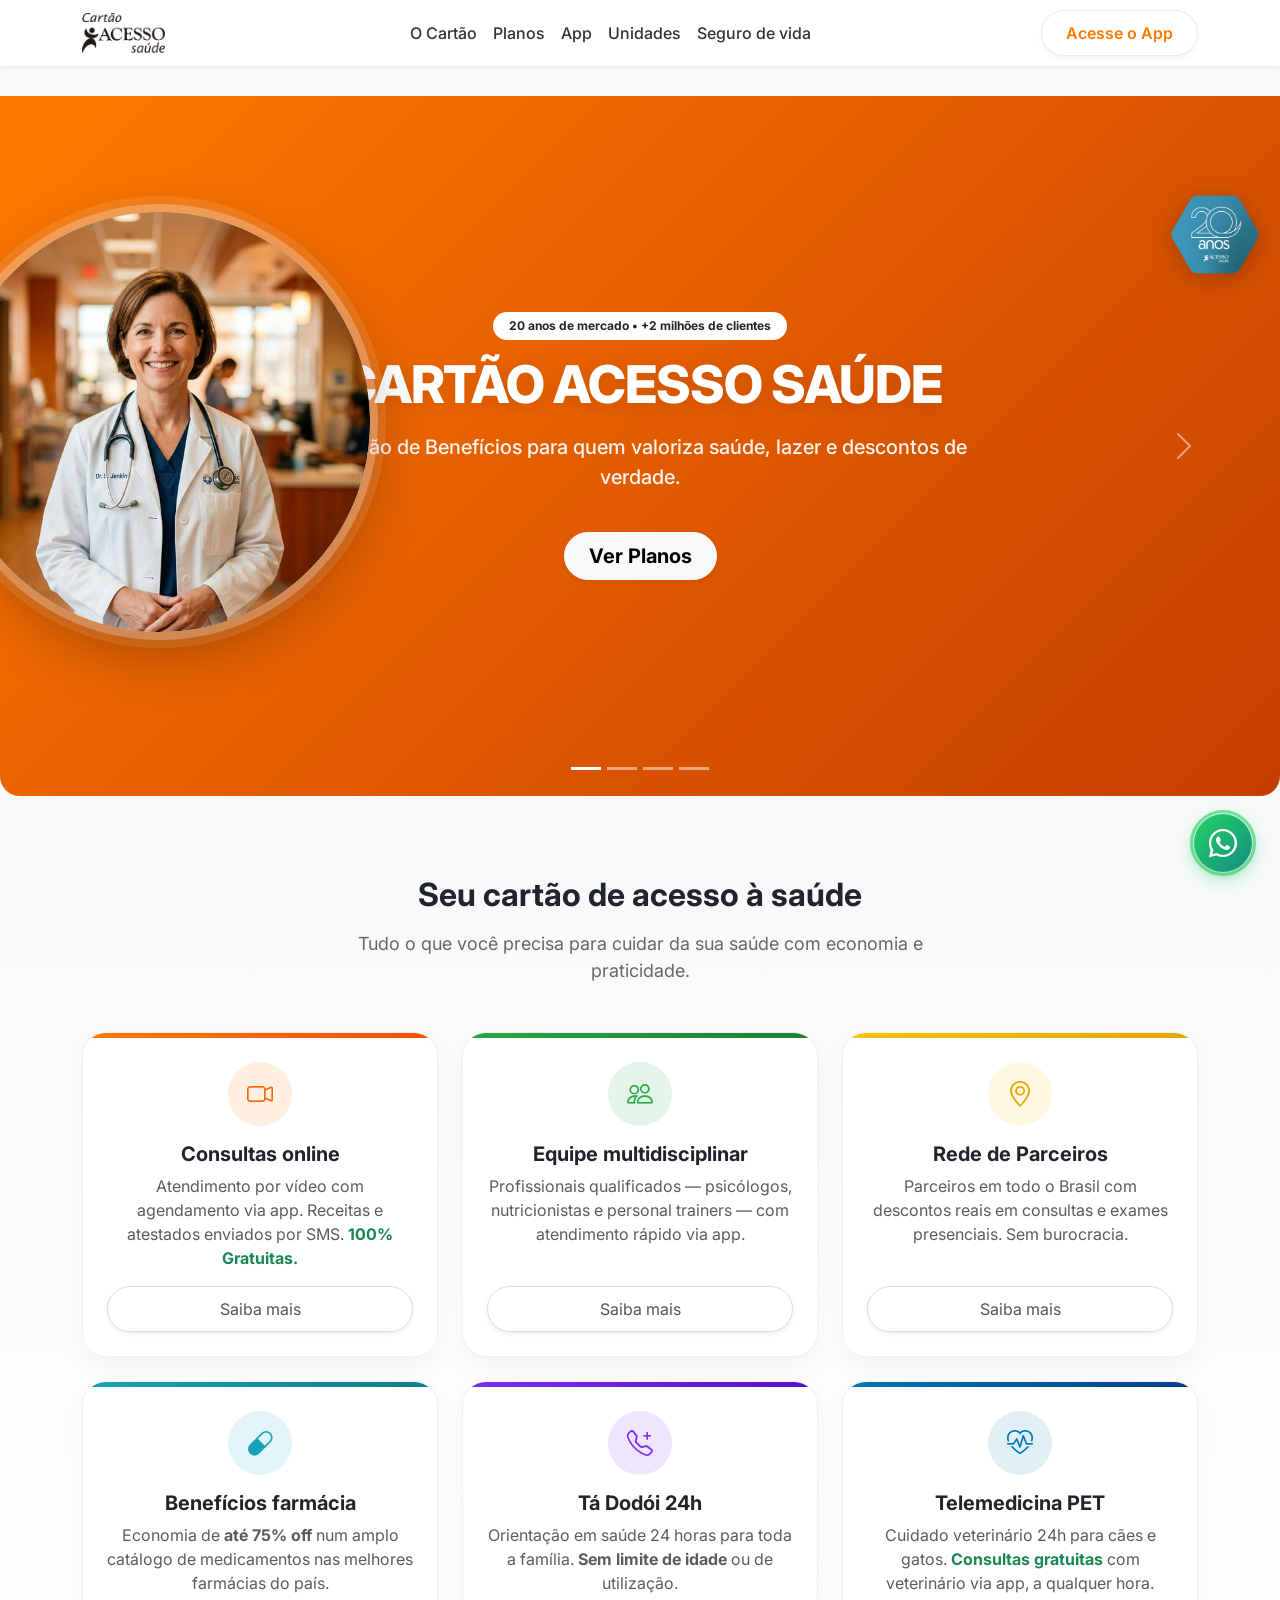
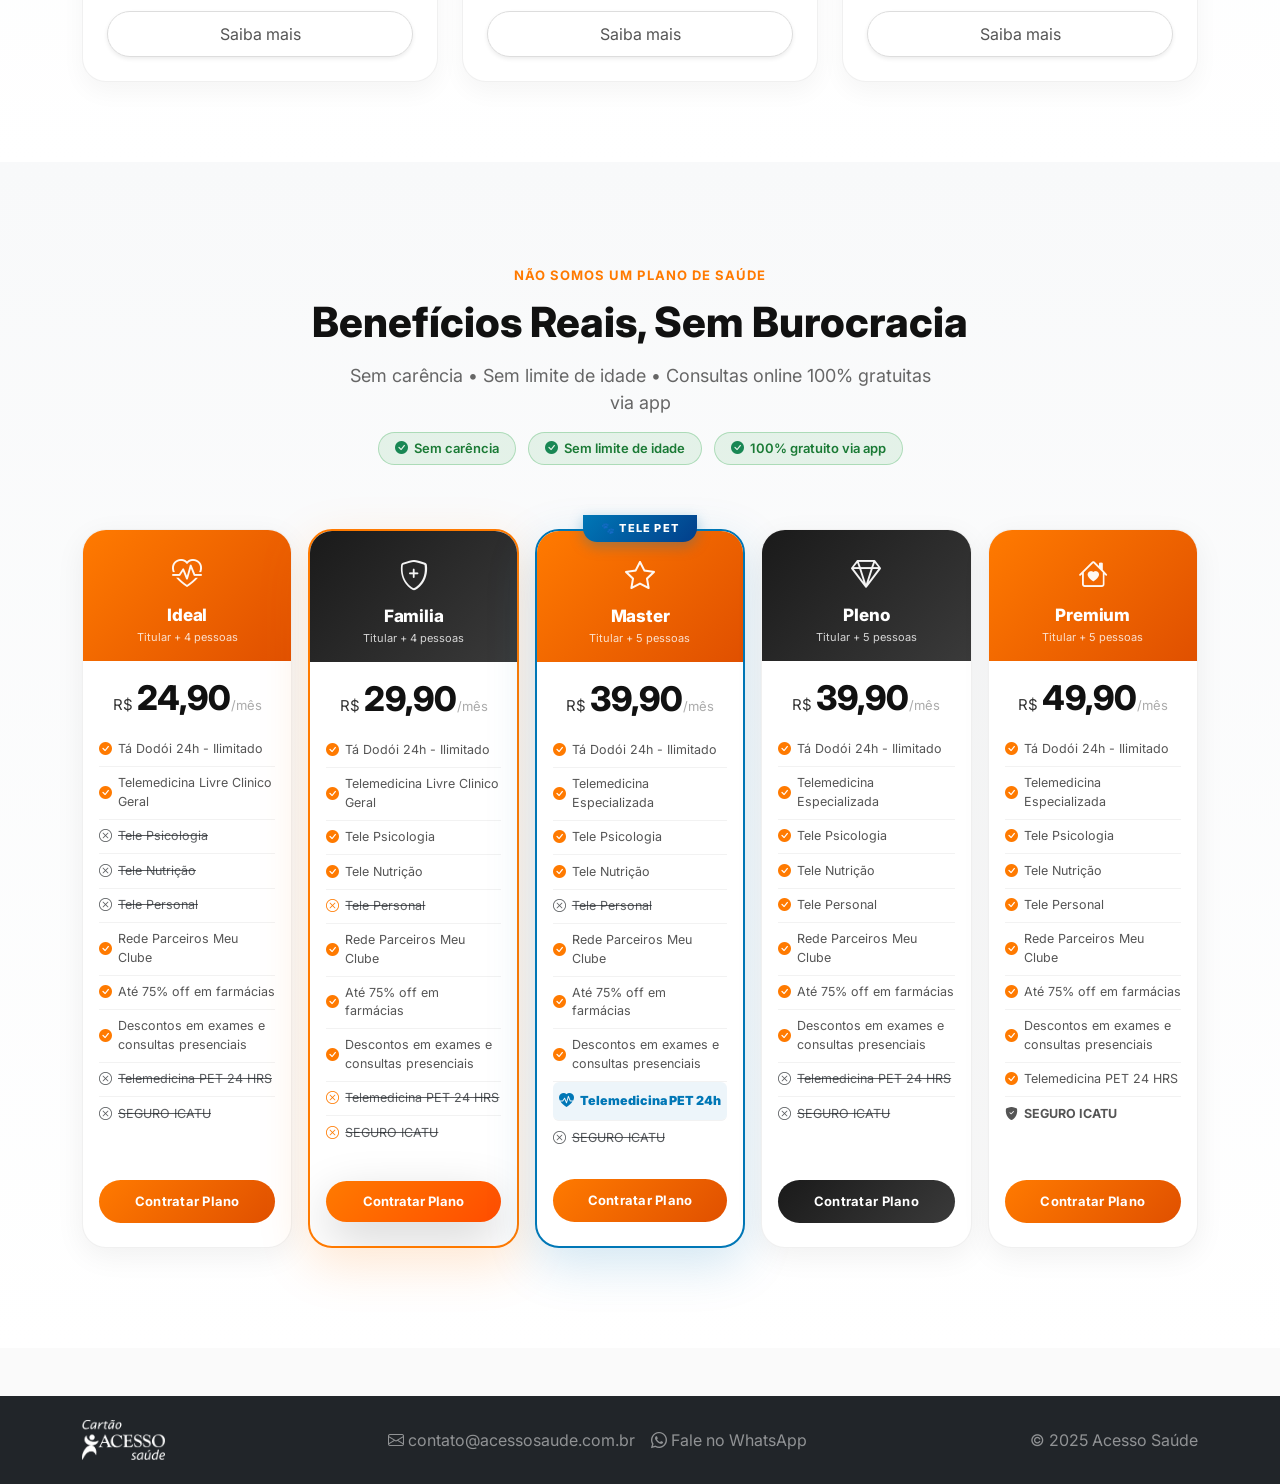
==== commit b907942b: "feat: CRO optimization - selo hero, destaque PET, 6 cards, planos refatorados, contato no footer" ====
--- a/index.html
+++ b/index.html
@@ -59,13 +59,12 @@
       <div class="carousel-inner">
 
         <!-- SLIDE 1 -->
-        <div class="carousel-item active hero slide-orange">
+        <div class="carousel-item active hero slide-orange" style="position:relative;">
+          <img src="SELO.png" alt="Selo Acesso Saúde 20 Anos" class="hero-selo">
           <div class="container text-center hero-content">
-            <span class="badge bg-white text-dark mb-3 px-3 py-2 rounded-pill fw-bold">20 anos de mercado • +2 milhões
-              de clientes</span>
-            <h1>REDE DE CLÍNICAS ACESSO SAÚDE</h1>
-            <p>Descubra o cartão de benefícios feito para quem valoriza saúde de verdade. Estrutura premium para toda a
-              família.</p>
+            <span class="badge bg-white text-dark mb-3 px-3 py-2 rounded-pill fw-bold">20 anos de mercado • +2 milhões de clientes</span>
+            <h1>CARTÃO ACESSO SAÚDE</h1>
+            <p>O cartão de Benefícios para quem valoriza saúde, lazer e descontos de verdade.</p>
             <a href="#planos" class="btn btn-light btn-lg mt-3 fw-bold rounded-pill shadow-sm px-4">Ver Planos</a>
           </div>
         </div>
@@ -74,9 +73,8 @@
         <div class="carousel-item hero slide-dark">
           <div class="container text-center hero-content">
             <span class="badge bg-success mb-3 px-3 py-2 rounded-pill fw-bold">100% Gratuito</span>
-            <h1>CONSULTAS ILIMITADAS</h1>
-            <p><strong>Telemedicina completa:</strong> clínico geral, pediatria, psicologia, nutrição e personal trainer
-              — sem custo extra por consulta.</p>
+            <h1>CONSULTAS ILIMITADAS<br>100% GRATUITAS</h1>
+            <p><strong>Telemedicina completa:</strong> em diversas especialidades, para toda familia.</p>
             <a href="#planos" class="btn btn-light btn-lg mt-3 fw-bold rounded-pill shadow-sm px-4">Saiba Mais</a>
           </div>
         </div>
@@ -97,8 +95,11 @@
           <div class="container text-center hero-content">
             <span class="badge bg-info text-dark mb-3 px-3 py-2 rounded-pill fw-bold">Seu melhor amigo protegido</span>
             <h1>TELEMEDICINA PET 24H</h1>
-            <p>O cuidado que eles merecem. <br>Fale com um veterinário experiente a qualquer hora do dia ou da noite
-              pelo seu celular. <br>CONSULTAS GRATUIRAS</p>
+            <p>O cuidado que eles merecem.<br>
+              Fale com um veterinário experiente a qualquer hora do dia ou da noite pelo seu celular.
+            </p>
+            <p class="hero-highlight-gratuito"><i class="bi bi-check-circle-fill"></i> CONSULTAS GRATUITAS</p>
+            <small class="hero-pet-rule">Serviço exclusivo para cães e gatos &bull; Um pet por plano</small>
             <a href="#planos" class="btn btn-light btn-lg mt-3 fw-bold rounded-pill shadow-sm px-4">Ver Benefícios</a>
           </div>
         </div>
@@ -130,11 +131,11 @@
   <section id="cartao" class="section-cartao">
     <div class="container text-center">
       <h2 class="mb-3 fw-bold">Seu cartão de acesso à saúde</h2>
-      <p class="section-subtitle mb-5">Tudo o que você precisa para cuidar da sua saúde em um só lugar, com economia e
-        praticidade.</p>
+      <p class="section-subtitle mb-5">Tudo o que você precisa para cuidar da sua saúde com economia e praticidade.</p>
       <div class="row g-4 d-flex align-items-stretch">
 
-        <div class="col-12 col-md-6 col-lg-3">
+        <!-- Card 1: Consultas Online -->
+        <div class="col-12 col-md-6 col-lg-4">
           <div class="card card-beneficio h-100 d-flex flex-column">
             <div class="card-color-bar bar-orange"></div>
             <div class="card-body text-center p-4 d-flex flex-column">
@@ -142,15 +143,14 @@
                 <i class="bi bi-camera-video"></i>
               </div>
               <h5 class="fw-bold">Consultas online</h5>
-              <p class="text-muted flex-grow-1">Atendimento médico interativo por vídeo a qualquer momento, sem precisar
-                sair de casa e enfrentar filas.</p>
-              <a href="#planos" class="btn btn-light mt-auto rounded-pill fw-600 shadow-sm custom-saiba-mais">Saiba
-                mais</a>
-            </div>
-          </div>
-        </div>
-
-        <div class="col-12 col-md-6 col-lg-3">
+              <p class="text-muted flex-grow-1">Atendimento por vídeo com agendamento via app. Receitas e atestados enviados por SMS. <strong class="text-success">100% Gratuitas.</strong></p>
+              <a href="#planos" class="btn btn-light mt-auto rounded-pill fw-600 shadow-sm custom-saiba-mais">Saiba mais</a>
+            </div>
+          </div>
+        </div>
+
+        <!-- Card 2: Equipe Multidisciplinar -->
+        <div class="col-12 col-md-6 col-lg-4">
           <div class="card card-beneficio h-100 d-flex flex-column">
             <div class="card-color-bar bar-green"></div>
             <div class="card-body text-center p-4 d-flex flex-column">
@@ -158,31 +158,29 @@
                 <i class="bi bi-people"></i>
               </div>
               <h5 class="fw-bold">Equipe multidisciplinar</h5>
-              <p class="text-muted flex-grow-1">Psicólogos, nutricionistas e personal trainers 100% integrados à sua
-                jornada de bem-estar contínuo.</p>
-              <a href="#planos" class="btn btn-light mt-auto rounded-pill fw-600 shadow-sm custom-saiba-mais">Saiba
-                mais</a>
-            </div>
-          </div>
-        </div>
-
-        <div class="col-12 col-md-6 col-lg-3">
+              <p class="text-muted flex-grow-1">Profissionais qualificados — psicólogos, nutricionistas e personal trainers — com atendimento rápido via app.</p>
+              <a href="#planos" class="btn btn-light mt-auto rounded-pill fw-600 shadow-sm custom-saiba-mais">Saiba mais</a>
+            </div>
+          </div>
+        </div>
+
+        <!-- Card 3: Rede de Parceiros -->
+        <div class="col-12 col-md-6 col-lg-4">
           <div class="card card-beneficio h-100 d-flex flex-column">
             <div class="card-color-bar bar-yellow"></div>
             <div class="card-body text-center p-4 d-flex flex-column">
               <div class="card-icon icon-yellow mb-3">
-                <i class="bi bi-clipboard2-pulse"></i>
-              </div>
-              <h5 class="fw-bold">Descontos em exames</h5>
-              <p class="text-muted flex-grow-1">Acesso à nossa incrível rede de parceiros em laboratórios conceituados
-                com descontos reais em diagnósticos de imagem e análises.</p>
-              <a href="#planos" class="btn btn-light mt-auto rounded-pill fw-600 shadow-sm custom-saiba-mais">Saiba
-                mais</a>
-            </div>
-          </div>
-        </div>
-
-        <div class="col-12 col-md-6 col-lg-3">
+                <i class="bi bi-geo-alt"></i>
+              </div>
+              <h5 class="fw-bold">Rede de Parceiros</h5>
+              <p class="text-muted flex-grow-1">Parceiros em todo o Brasil com descontos reais em consultas e exames presenciais. Sem burocracia.</p>
+              <a href="#planos" class="btn btn-light mt-auto rounded-pill fw-600 shadow-sm custom-saiba-mais">Saiba mais</a>
+            </div>
+          </div>
+        </div>
+
+        <!-- Card 4: Benefícios Farmácia -->
+        <div class="col-12 col-md-6 col-lg-4">
           <div class="card card-beneficio h-100 d-flex flex-column">
             <div class="card-color-bar bar-teal"></div>
             <div class="card-body text-center p-4 d-flex flex-column">
@@ -190,10 +188,38 @@
                 <i class="bi bi-capsule"></i>
               </div>
               <h5 class="fw-bold">Benefícios farmácia</h5>
-              <p class="text-muted flex-grow-1">Economia de até 75% num amplo catálogo de medicamentos e perfumaria nas
-                melhores farmácias do país.</p>
-              <a href="#planos" class="btn btn-light mt-auto rounded-pill fw-600 shadow-sm custom-saiba-mais">Saiba
-                mais</a>
+              <p class="text-muted flex-grow-1">Economia de <strong>até 75% off</strong> num amplo catálogo de medicamentos nas melhores farmácias do país.</p>
+              <a href="#planos" class="btn btn-light mt-auto rounded-pill fw-600 shadow-sm custom-saiba-mais">Saiba mais</a>
+            </div>
+          </div>
+        </div>
+
+        <!-- Card 5: Tá Dodói 24h -->
+        <div class="col-12 col-md-6 col-lg-4">
+          <div class="card card-beneficio h-100 d-flex flex-column">
+            <div class="card-color-bar bar-purple"></div>
+            <div class="card-body text-center p-4 d-flex flex-column">
+              <div class="card-icon icon-purple mb-3">
+                <i class="bi bi-telephone-plus"></i>
+              </div>
+              <h5 class="fw-bold">Tá Dodói 24h</h5>
+              <p class="text-muted flex-grow-1">Orientação em saúde 24 horas para toda a família. <strong>Sem limite de idade</strong> ou de utilização.</p>
+              <a href="#planos" class="btn btn-light mt-auto rounded-pill fw-600 shadow-sm custom-saiba-mais">Saiba mais</a>
+            </div>
+          </div>
+        </div>
+
+        <!-- Card 6: Telemedicina PET -->
+        <div class="col-12 col-md-6 col-lg-4">
+          <div class="card card-beneficio h-100 d-flex flex-column">
+            <div class="card-color-bar bar-blue"></div>
+            <div class="card-body text-center p-4 d-flex flex-column">
+              <div class="card-icon icon-blue mb-3">
+                <i class="bi bi-heart-pulse"></i>
+              </div>
+              <h5 class="fw-bold">Telemedicina PET</h5>
+              <p class="text-muted flex-grow-1">Cuidado veterinário 24h para cães e gatos. <strong class="text-success">Consultas gratuitas</strong> com veterinário via app, a qualquer hora.</p>
+              <a href="#planos" class="btn btn-light mt-auto rounded-pill fw-600 shadow-sm custom-saiba-mais">Saiba mais</a>
             </div>
           </div>
         </div>
@@ -205,9 +231,14 @@
   <section id="planos" class="section-planos">
     <div class="container">
       <div class="text-center mb-5 pb-3">
-        <span class="planos-label">Nossos Planos</span>
-        <h2 class="planos-titulo">Escolha seu plano</h2>
-        <p class="section-subtitle">Planos pensados para cada necessidade. Sem carência, sem burocracia.</p>
+        <span class="planos-label">NÃO SOMOS UM PLANO DE SAÚDE</span>
+        <h2 class="planos-titulo">Benefícios Reais, Sem Burocracia</h2>
+        <p class="section-subtitle">Sem carência &bull; Sem limite de idade &bull; Consultas online 100% gratuitas via app</p>
+        <div class="planos-diferenciais">
+          <span><i class="bi bi-check-circle-fill text-success"></i> Sem carência</span>
+          <span><i class="bi bi-check-circle-fill text-success"></i> Sem limite de idade</span>
+          <span><i class="bi bi-check-circle-fill text-success"></i> 100% gratuito via app</span>
+        </div>
       </div>
 
       <!-- TODOS OS 5 PLANOS — UMA ÚNICA LINHA, alternando laranja e preto -->
@@ -267,9 +298,10 @@
           </div>
         </div>
 
-        <!-- 3. PREMIUM — LARANJA -->
-        <div class="col">
-          <div class="plano-card-new h-100 d-flex flex-column">
+        <!-- 3. MASTER — LARANJA (DESTAQUE TELE PET) -->
+        <div class="col" style="position:relative;">
+          <span class="plano-pet-badge">🐾 TELE PET</span>
+          <div class="plano-card-new plano-card-pet h-100 d-flex flex-column">
             <div class="plano-header plano-laranja">
               <i class="bi bi-star"></i>
               <h4>Master</h4>
@@ -286,7 +318,7 @@
                 <li><i class="bi bi-check-circle-fill"></i> Rede Parceiros Meu Clube</li>
                 <li><i class="bi bi-check-circle-fill"></i> Até 75% off em farmácias</li>
                 <li><i class="bi bi-check-circle-fill"></i> Descontos em exames e consultas presenciais</li>
-                <li><i class="bi bi-check-circle-fill"></i> Telemedicina PET 24 HRS</li>
+                <li class="plano-lista-pet-item"><i class="bi bi-heart-pulse-fill"></i> <strong>Telemedicina PET 24h</strong></li>
                 <li><i class="bi bi-x-circle text-muted"></i><s class="text-muted">SEGURO ICATU</s></li>
               </ul>
               <a href="#" class="btn btn-plano-laranja mt-auto w-100 rounded-pill">Contratar Plano</a>
@@ -352,11 +384,30 @@
   </section>
 
   <footer class="bg-dark text-white py-4 mt-5">
-    <div class="container d-flex justify-content-between align-items-center">
-      <img src="logo-branca.png" height="40">
-      <p class="mb-0">&copy; Acesso Saúde</p>
+    <div class="container">
+      <div class="d-flex flex-wrap justify-content-between align-items-center gap-3">
+        <img src="logo-branca.png" height="40" alt="Acesso Saúde">
+        <div class="footer-contact d-flex flex-wrap gap-3 align-items-center">
+          <a href="mailto:contato@acessosaude.com.br" class="text-white-50 text-decoration-none footer-link">
+            <i class="bi bi-envelope me-1"></i>contato@acessosaude.com.br
+          </a>
+          <a href="https://wa.me/5500000000000" class="text-white-50 text-decoration-none footer-link">
+            <i class="bi bi-whatsapp me-1"></i>Fale no WhatsApp
+          </a>
+        </div>
+        <p class="mb-0 text-white-50">&copy; 2025 Acesso Saúde</p>
+      </div>
     </div>
   </footer>
+
+  <!-- BOTÃO WHATSAPP FLUTUANTE -->
+  <a href="" target="_blank" rel="noopener noreferrer" class="whatsapp-float" id="whatsapp-btn"
+    aria-label="Fale conosco pelo WhatsApp">
+    <span class="whatsapp-float__label">Fale conosco</span>
+    <div class="whatsapp-float__btn">
+      <i class="bi bi-whatsapp"></i>
+    </div>
+  </a>
 
   <script src="https://cdn.jsdelivr.net/npm/bootstrap@5.3.2/dist/js/bootstrap.bundle.min.js"></script>
 
--- a/style.css
+++ b/style.css
@@ -12,7 +12,7 @@
 ========================= */
 .navbar {
   backdrop-filter: blur(10px);
-  background: rgba(255,255,255,0.9);
+  background: rgba(255, 255, 255, 0.9);
 }
 
 .nav-link {
@@ -28,13 +28,13 @@
 .btn-primary-custom {
   background: white;
   color: #ff7a00;
-  border: 1px solid rgba(0,0,0,0.08);
+  border: 1px solid rgba(0, 0, 0, 0.08);
   border-radius: 50px;
   padding: 10px 24px;
   text-decoration: none;
   font-weight: 600;
   transition: all 0.3s ease;
-  box-shadow: 0 4px 6px -1px rgba(0,0,0,0.05);
+  box-shadow: 0 4px 6px -1px rgba(0, 0, 0, 0.05);
 }
 
 .btn-primary-custom:hover {
@@ -42,7 +42,7 @@
   color: white;
   border-color: #ff7a00;
   transform: translateY(-2px);
-  box-shadow: 0 10px 15px -3px rgba(255,122,0,0.2);
+  box-shadow: 0 10px 15px -3px rgba(255, 122, 0, 0.2);
 }
 
 /* =========================
@@ -71,9 +71,9 @@
   transition: transform 1s cubic-bezier(0.4, 0, 0.2, 1);
   pointer-events: none;
   box-shadow:
-    0 0 0 8px rgba(255,255,255,0.25),
-    0 0 0 16px rgba(255,255,255,0.1),
-    0 20px 60px rgba(0,0,0,0.3);
+    0 0 0 8px rgba(255, 255, 255, 0.25),
+    0 0 0 16px rgba(255, 255, 255, 0.1),
+    0 20px 60px rgba(0, 0, 0, 0.3);
   margin-top: -210px;
 }
 
@@ -149,7 +149,7 @@
   margin-bottom: 1.2rem;
   letter-spacing: -1px;
   line-height: 1.1;
-  text-shadow: 0 4px 15px rgba(0,0,0,0.1);
+  text-shadow: 0 4px 15px rgba(0, 0, 0, 0.1);
 }
 
 .hero p {
@@ -165,8 +165,8 @@
 
 .card-custom {
   border-radius: 24px;
-  box-shadow: 0 10px 25px rgba(0,0,0,0.04);
-  border: 1px solid rgba(0,0,0,0.06);
+  box-shadow: 0 10px 25px rgba(0, 0, 0, 0.04);
+  border: 1px solid rgba(0, 0, 0, 0.06);
   transition: all 0.4s cubic-bezier(0.165, 0.84, 0.44, 1);
   display: flex;
   flex-direction: column;
@@ -177,8 +177,8 @@
 
 .card-custom:hover {
   transform: translateY(-8px);
-  box-shadow: 0 20px 40px rgba(0,0,0,0.08);
-  border-color: rgba(0,0,0,0.1);
+  box-shadow: 0 20px 40px rgba(0, 0, 0, 0.08);
+  border-color: rgba(0, 0, 0, 0.1);
 }
 
 /* =========================
@@ -198,17 +198,17 @@
 }
 
 .card-beneficio {
-  border: 1px solid rgba(0,0,0,0.06);
+  border: 1px solid rgba(0, 0, 0, 0.06);
   border-radius: 24px;
   overflow: hidden;
-  box-shadow: 0 10px 25px rgba(0,0,0,0.04);
+  box-shadow: 0 10px 25px rgba(0, 0, 0, 0.04);
   transition: all 0.4s cubic-bezier(0.165, 0.84, 0.44, 1);
   background: white;
 }
 
 .card-beneficio:hover {
   transform: translateY(-8px);
-  box-shadow: 0 20px 50px rgba(0,0,0,0.08);
+  box-shadow: 0 20px 50px rgba(0, 0, 0, 0.08);
 }
 
 .card-color-bar {
@@ -216,10 +216,21 @@
   width: 100%;
 }
 
-.bar-orange { background: linear-gradient(90deg, #ff7a00, #ff4d00); }
-.bar-green  { background: linear-gradient(90deg, #28a745, #1e7e34); }
-.bar-yellow { background: linear-gradient(90deg, #ffc107, #e0a800); }
-.bar-teal   { background: linear-gradient(90deg, #17a2b8, #117a8b); }
+.bar-orange {
+  background: linear-gradient(90deg, #ff7a00, #ff4d00);
+}
+
+.bar-green {
+  background: linear-gradient(90deg, #28a745, #1e7e34);
+}
+
+.bar-yellow {
+  background: linear-gradient(90deg, #ffc107, #e0a800);
+}
+
+.bar-teal {
+  background: linear-gradient(90deg, #17a2b8, #117a8b);
+}
 
 .card-icon {
   width: 64px;
@@ -237,10 +248,25 @@
   transform: scale(1.1);
 }
 
-.icon-orange { background: rgba(255, 122, 0, 0.12); color: #ff6600; }
-.icon-green  { background: rgba(40, 167, 69, 0.12); color: #28a745; }
-.icon-yellow { background: rgba(255, 193, 7, 0.12); color: #e0a800; }
-.icon-teal   { background: rgba(23, 162, 184, 0.12); color: #17a2b8; }
+.icon-orange {
+  background: rgba(255, 122, 0, 0.12);
+  color: #ff6600;
+}
+
+.icon-green {
+  background: rgba(40, 167, 69, 0.12);
+  color: #28a745;
+}
+
+.icon-yellow {
+  background: rgba(255, 193, 7, 0.12);
+  color: #e0a800;
+}
+
+.icon-teal {
+  background: rgba(23, 162, 184, 0.12);
+  color: #17a2b8;
+}
 
 /* =========================
    SEÇÃO PLANOS — estilo premium
@@ -273,28 +299,28 @@
 /* Card novo — estilo premium inspirado em seguro.css */
 .plano-card-new {
   background: #ffffff;
-  border: 1px solid rgba(0,0,0,0.06);
+  border: 1px solid rgba(0, 0, 0, 0.06);
   border-radius: 24px;
   overflow: hidden;
-  box-shadow: 0 8px 30px rgba(0,0,0,0.06);
+  box-shadow: 0 8px 30px rgba(0, 0, 0, 0.06);
   transition: transform 0.4s cubic-bezier(0.165, 0.84, 0.44, 1),
-              box-shadow 0.4s cubic-bezier(0.165, 0.84, 0.44, 1);
+    box-shadow 0.4s cubic-bezier(0.165, 0.84, 0.44, 1);
   position: relative;
 }
 
 .plano-card-new:hover {
   transform: translateY(-10px);
-  box-shadow: 0 28px 60px rgba(0,0,0,0.12);
+  box-shadow: 0 28px 60px rgba(0, 0, 0, 0.12);
 }
 
 /* Card destaque */
 .plano-card-destaque {
   border: 2px solid #ff7a00;
-  box-shadow: 0 16px 50px rgba(255,122,0,0.18);
+  box-shadow: 0 16px 50px rgba(255, 122, 0, 0.18);
 }
 
 .plano-card-destaque:hover {
-  box-shadow: 0 32px 70px rgba(255,122,0,0.28);
+  box-shadow: 0 32px 70px rgba(255, 122, 0, 0.28);
 }
 
 .plano-header {
@@ -324,22 +350,41 @@
 }
 
 /* Cores dos cabeçalhos — cores da empresa */
-.plano-basico        { background: linear-gradient(135deg, #6c757d, #495057); }
-.plano-plus          { background: linear-gradient(135deg, #ff7a00, #ff4d00); }
-.plano-premium       { background: linear-gradient(135deg, #1a1a2e, #16213e); }
-.plano-premium-plus  { background: linear-gradient(135deg, #4a0080, #7b00d4); }
-.plano-familia       { background: linear-gradient(135deg, #0077b6, #023e8a); }
+.plano-basico {
+  background: linear-gradient(135deg, #6c757d, #495057);
+}
+
+.plano-plus {
+  background: linear-gradient(135deg, #ff7a00, #ff4d00);
+}
+
+.plano-premium {
+  background: linear-gradient(135deg, #1a1a2e, #16213e);
+}
+
+.plano-premium-plus {
+  background: linear-gradient(135deg, #4a0080, #7b00d4);
+}
+
+.plano-familia {
+  background: linear-gradient(135deg, #0077b6, #023e8a);
+}
 
 /* LARANJA — cor principal da empresa */
-.plano-laranja { background: linear-gradient(135deg, #ff7a00, #e05000); }
+.plano-laranja {
+  background: linear-gradient(135deg, #ff7a00, #e05000);
+}
 
 /* PRETO — cor secundária da empresa */
-.plano-preto   { background: linear-gradient(135deg, #1a1a1a, #3a3a3a); }
+.plano-preto {
+  background: linear-gradient(135deg, #1a1a1a, #3a3a3a);
+}
 
 /* Cor dos checks — laranja da empresa em todos os cards */
 .plano-card-new .plano-lista li i.bi-check-circle-fill {
   color: #ff7a00;
 }
+
 /* Destaque: checks laranja (já herdado, reforçando) */
 .plano-card-destaque .plano-lista li i {
   color: #ff7a00 !important;
@@ -438,7 +483,7 @@
 
 /* BOTÕES */
 .btn-outline-plano {
-  border: 1.5px solid rgba(0,0,0,0.12);
+  border: 1.5px solid rgba(0, 0, 0, 0.12);
   color: #333;
   border-radius: 50px;
   padding: 11px 16px;
@@ -446,15 +491,15 @@
   font-weight: 600;
   transition: all 0.3s ease;
   background: white;
-  box-shadow: 0 2px 8px rgba(0,0,0,0.04);
+  box-shadow: 0 2px 8px rgba(0, 0, 0, 0.04);
 }
 
 .btn-outline-plano:hover {
   background: #f9fafb;
   color: #111;
-  border-color: rgba(0,0,0,0.22);
+  border-color: rgba(0, 0, 0, 0.22);
   transform: translateY(-2px);
-  box-shadow: 0 10px 20px rgba(0,0,0,0.08);
+  box-shadow: 0 10px 20px rgba(0, 0, 0, 0.08);
 }
 
 .btn-plano-destaque {
@@ -488,7 +533,7 @@
   border-color: #ccc;
   color: #111;
   transform: translateY(-2px);
-  box-shadow: 0 5px 15px rgba(0,0,0,0.05);
+  box-shadow: 0 5px 15px rgba(0, 0, 0, 0.05);
 }
 
 /* Badge "RECOMENDADO" */
@@ -521,20 +566,24 @@
 
 /* Retrocompat com classes antigas */
 .plano-card {
-  border: 1px solid rgba(0,0,0,0.05);
+  border: 1px solid rgba(0, 0, 0, 0.05);
   border-radius: 24px;
   overflow: hidden;
-  box-shadow: 0 10px 40px rgba(0,0,0,0.05);
+  box-shadow: 0 10px 40px rgba(0, 0, 0, 0.05);
   transition: all 0.4s cubic-bezier(0.165, 0.84, 0.44, 1);
   background: white;
   position: relative;
 }
+
 .plano-destaque {
   border: 3px solid #ff7a00;
   z-index: 2;
   box-shadow: 0 20px 50px rgba(255, 122, 0, 0.15);
 }
-.plano-destaque .plano-lista li i { color: #ff7a00 !important; }
+
+.plano-destaque .plano-lista li i {
+  color: #ff7a00 !important;
+}
 
 /* =========================
    SECTIONS
@@ -545,19 +594,107 @@
 }
 
 /* =========================
-   WHATSAPP
-========================= */
-
-.whatsapp {
+   WHATSAPP FLOATING BUTTON
+========================= */
+
+.whatsapp-float {
   position: fixed;
-  bottom: 20px;
-  right: 20px;
-  background: #25D366;
-  color: white;
-  padding: 12px 18px;
+  bottom: 28px;
+  right: 28px;
+  z-index: 9999;
+  display: flex;
+  align-items: center;
+  gap: 10px;
+  text-decoration: none;
+}
+
+.whatsapp-float__btn {
+  width: 58px;
+  height: 58px;
+  background: linear-gradient(135deg, #25D366, #128C7E);
+  border-radius: 50%;
+  display: flex;
+  align-items: center;
+  justify-content: center;
+  box-shadow:
+    0 6px 20px rgba(37, 211, 102, 0.45),
+    0 2px 8px rgba(0, 0, 0, 0.15);
+  transition: transform 0.3s ease, box-shadow 0.3s ease;
+  position: relative;
+  flex-shrink: 0;
+}
+
+.whatsapp-float__btn i {
+  font-size: 28px;
+  color: #ffffff;
+  line-height: 1;
+}
+
+/* Anel de pulse animado */
+.whatsapp-float__btn::before {
+  content: '';
+  position: absolute;
+  inset: -4px;
+  border-radius: 50%;
+  border: 3px solid rgba(37, 211, 102, 0.6);
+  animation: whatsapp-pulse 2s ease-out infinite;
+}
+
+@keyframes whatsapp-pulse {
+  0% {
+    transform: scale(1);
+    opacity: 0.8;
+  }
+
+  70% {
+    transform: scale(1.5);
+    opacity: 0;
+  }
+
+  100% {
+    transform: scale(1.5);
+    opacity: 0;
+  }
+}
+
+/* Tooltip de texto */
+.whatsapp-float__label {
+  background: #ffffff;
+  color: #111;
+  font-family: 'Inter', sans-serif;
+  font-size: 13px;
+  font-weight: 600;
+  padding: 8px 14px;
   border-radius: 50px;
-  text-decoration: none;
-  box-shadow: 0 5px 15px rgba(0,0,0,0.2);
+  box-shadow: 0 4px 14px rgba(0, 0, 0, 0.12);
+  white-space: nowrap;
+  opacity: 0;
+  transform: translateX(10px);
+  transition: opacity 0.25s ease, transform 0.25s ease;
+  pointer-events: none;
+}
+
+.whatsapp-float:hover .whatsapp-float__btn {
+  transform: scale(1.1);
+  box-shadow:
+    0 10px 30px rgba(37, 211, 102, 0.55),
+    0 4px 12px rgba(0, 0, 0, 0.2);
+}
+
+.whatsapp-float:hover .whatsapp-float__label {
+  opacity: 1;
+  transform: translateX(0);
+}
+
+@media (max-width: 576px) {
+  .whatsapp-float {
+    bottom: 18px;
+    right: 18px;
+  }
+
+  .whatsapp-float__label {
+    display: none;
+  }
 }
 
 /* =========================
@@ -580,4 +717,161 @@
     display: none;
   }
 
+  .hero-selo {
+    width: 60px;
+    top: 75px;
+    right: 10px;
+  }
+
+}
+
+/* =========================
+   SELO NO HERO (SLIDE 1)
+========================= */
+
+.hero-selo {
+  position: absolute;
+  top: 80px;
+  right: 20px;
+  width: 90px;
+  z-index: 20;
+  filter: drop-shadow(0 4px 12px rgba(0,0,0,0.25));
+  transition: transform 0.3s ease;
+  pointer-events: none;
+}
+
+/* =========================
+   HIGHLIGHT CONSULTAS GRATUITAS (SLIDE PET)
+========================= */
+
+.hero-highlight-gratuito {
+  display: inline-flex;
+  align-items: center;
+  gap: 8px;
+  background: rgba(40, 167, 69, 0.2);
+  border: 2px solid rgba(40, 167, 69, 0.7);
+  color: #a8ffba;
+  font-size: 20px;
+  font-weight: 800;
+  letter-spacing: 0.04em;
+  padding: 8px 24px;
+  border-radius: 50px;
+  margin: 8px 0 4px;
+  text-shadow: 0 1px 4px rgba(0,0,0,0.15);
+}
+
+.hero-highlight-gratuito i {
+  font-size: 20px;
+  color: #56e07a;
+}
+
+.hero-pet-rule {
+  display: block;
+  color: rgba(255,255,255,0.75);
+  font-size: 13px;
+  margin-bottom: 10px;
+  font-style: italic;
+}
+
+/* =========================
+   NOVOS CARDS (COR ROXA E AZUL)
+========================= */
+
+.bar-purple {
+  background: linear-gradient(90deg, #7b2ff7, #5a0fc8);
+}
+
+.bar-blue {
+  background: linear-gradient(90deg, #0077b6, #023e8a);
+}
+
+.icon-purple {
+  background: rgba(123, 47, 247, 0.12);
+  color: #7b2ff7;
+}
+
+.icon-blue {
+  background: rgba(0, 119, 182, 0.12);
+  color: #0077b6;
+}
+
+/* =========================
+   PLANO PET — BADGE E DESTAQUE
+========================= */
+
+.plano-pet-badge {
+  position: absolute;
+  top: -14px;
+  left: 50%;
+  transform: translateX(-50%);
+  background: linear-gradient(135deg, #0077b6, #023e8a);
+  color: #fff;
+  padding: 5px 18px;
+  border-radius: 0 0 14px 14px;
+  font-size: 11px;
+  font-weight: 800;
+  z-index: 5;
+  letter-spacing: 1.2px;
+  text-transform: uppercase;
+  white-space: nowrap;
+  box-shadow: 0 4px 14px rgba(0, 119, 182, 0.35);
+}
+
+.plano-card-pet {
+  border: 2px solid #0077b6;
+  box-shadow: 0 16px 50px rgba(0, 119, 182, 0.18);
+}
+
+.plano-card-pet:hover {
+  box-shadow: 0 32px 70px rgba(0, 119, 182, 0.28);
+}
+
+.plano-lista-pet-item {
+  color: #0077b6 !important;
+  font-weight: 700 !important;
+  background: rgba(0, 119, 182, 0.07);
+  border-radius: 6px;
+  padding: 8px 6px !important;
+}
+
+.plano-lista-pet-item i {
+  color: #0077b6 !important;
+  font-size: 15px !important;
+}
+
+/* =========================
+   DIFERENCIAIS (ABAIXO DO TÍTULO PLANOS)
+========================= */
+
+.planos-diferenciais {
+  display: flex;
+  flex-wrap: wrap;
+  justify-content: center;
+  gap: 12px;
+  margin-top: 16px;
+}
+
+.planos-diferenciais span {
+  background: rgba(40, 167, 69, 0.1);
+  border: 1px solid rgba(40, 167, 69, 0.3);
+  color: #1a7a35;
+  padding: 6px 16px;
+  border-radius: 50px;
+  font-size: 13px;
+  font-weight: 600;
+  display: flex;
+  align-items: center;
+  gap: 6px;
+}
+
+/* =========================
+   FOOTER LINKS
+========================= */
+
+.footer-link {
+  transition: color 0.2s ease;
+}
+
+.footer-link:hover {
+  color: #ff7a00 !important;
 }
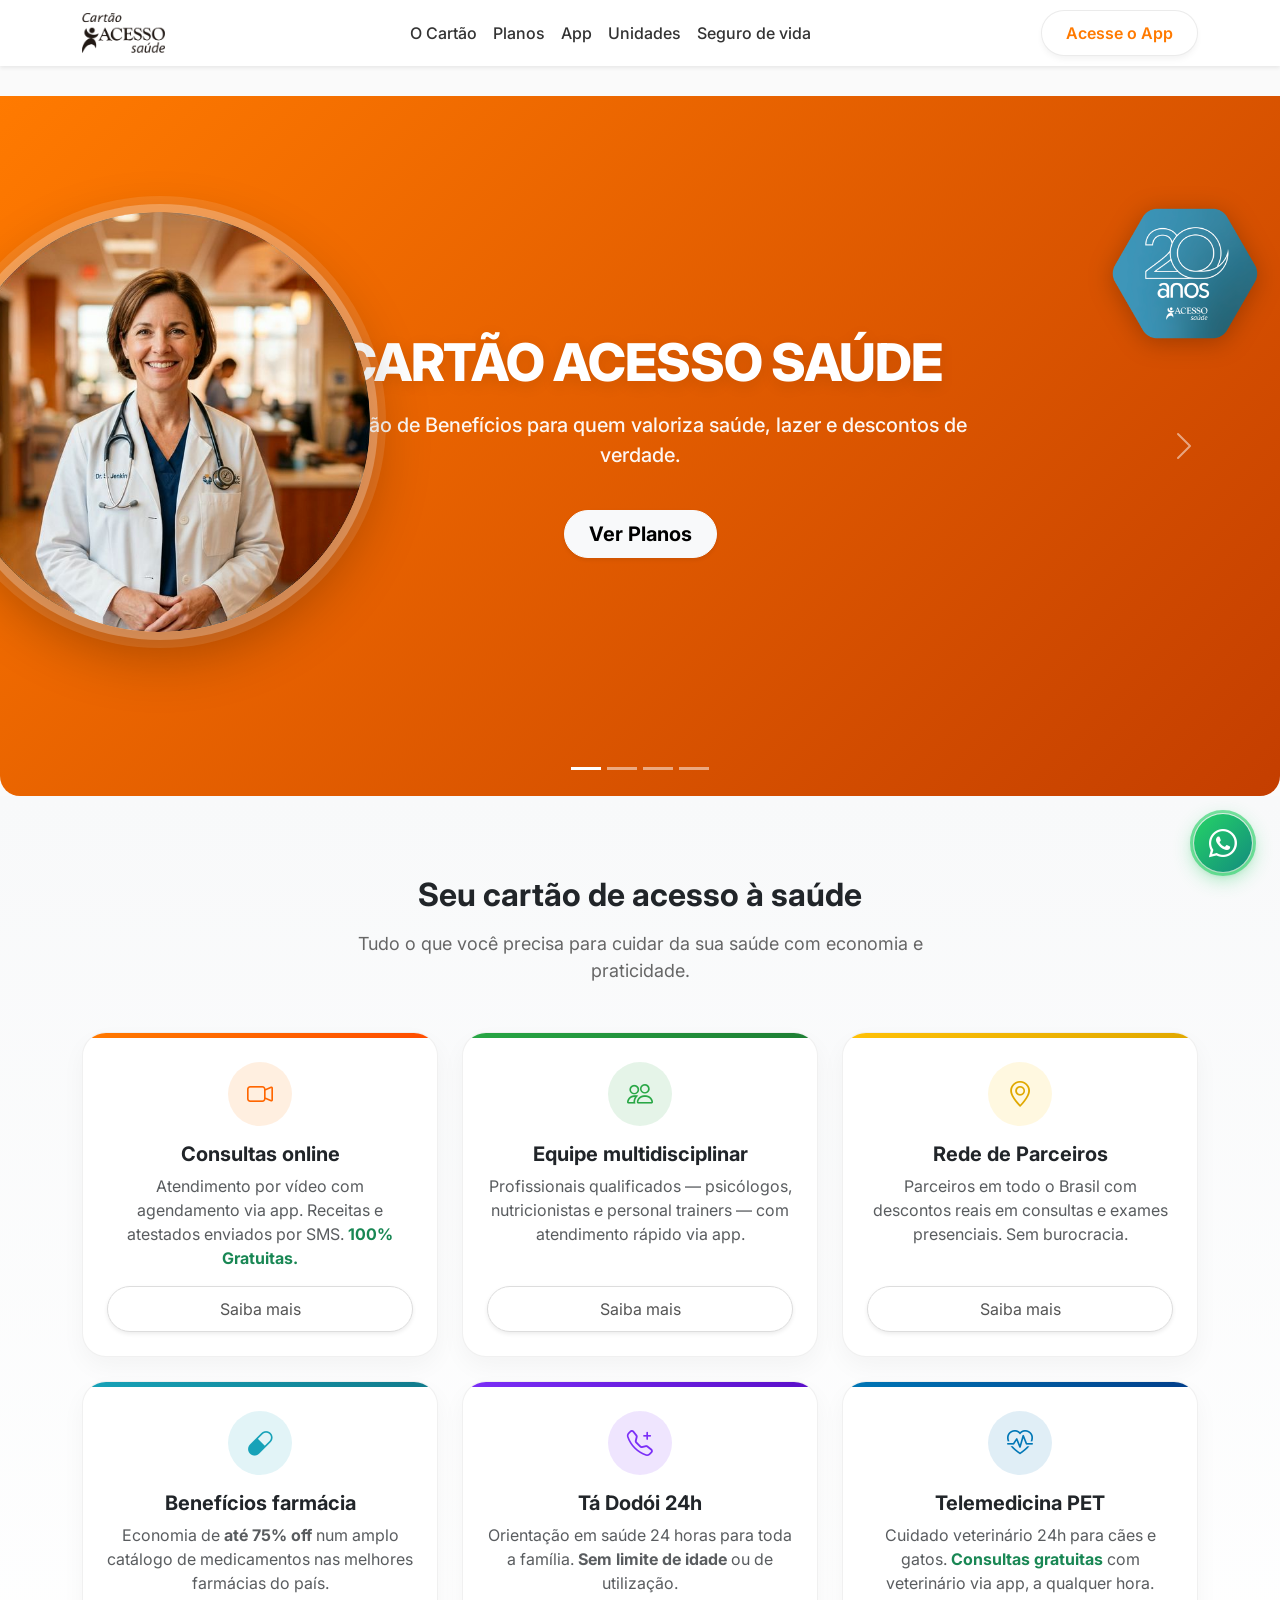
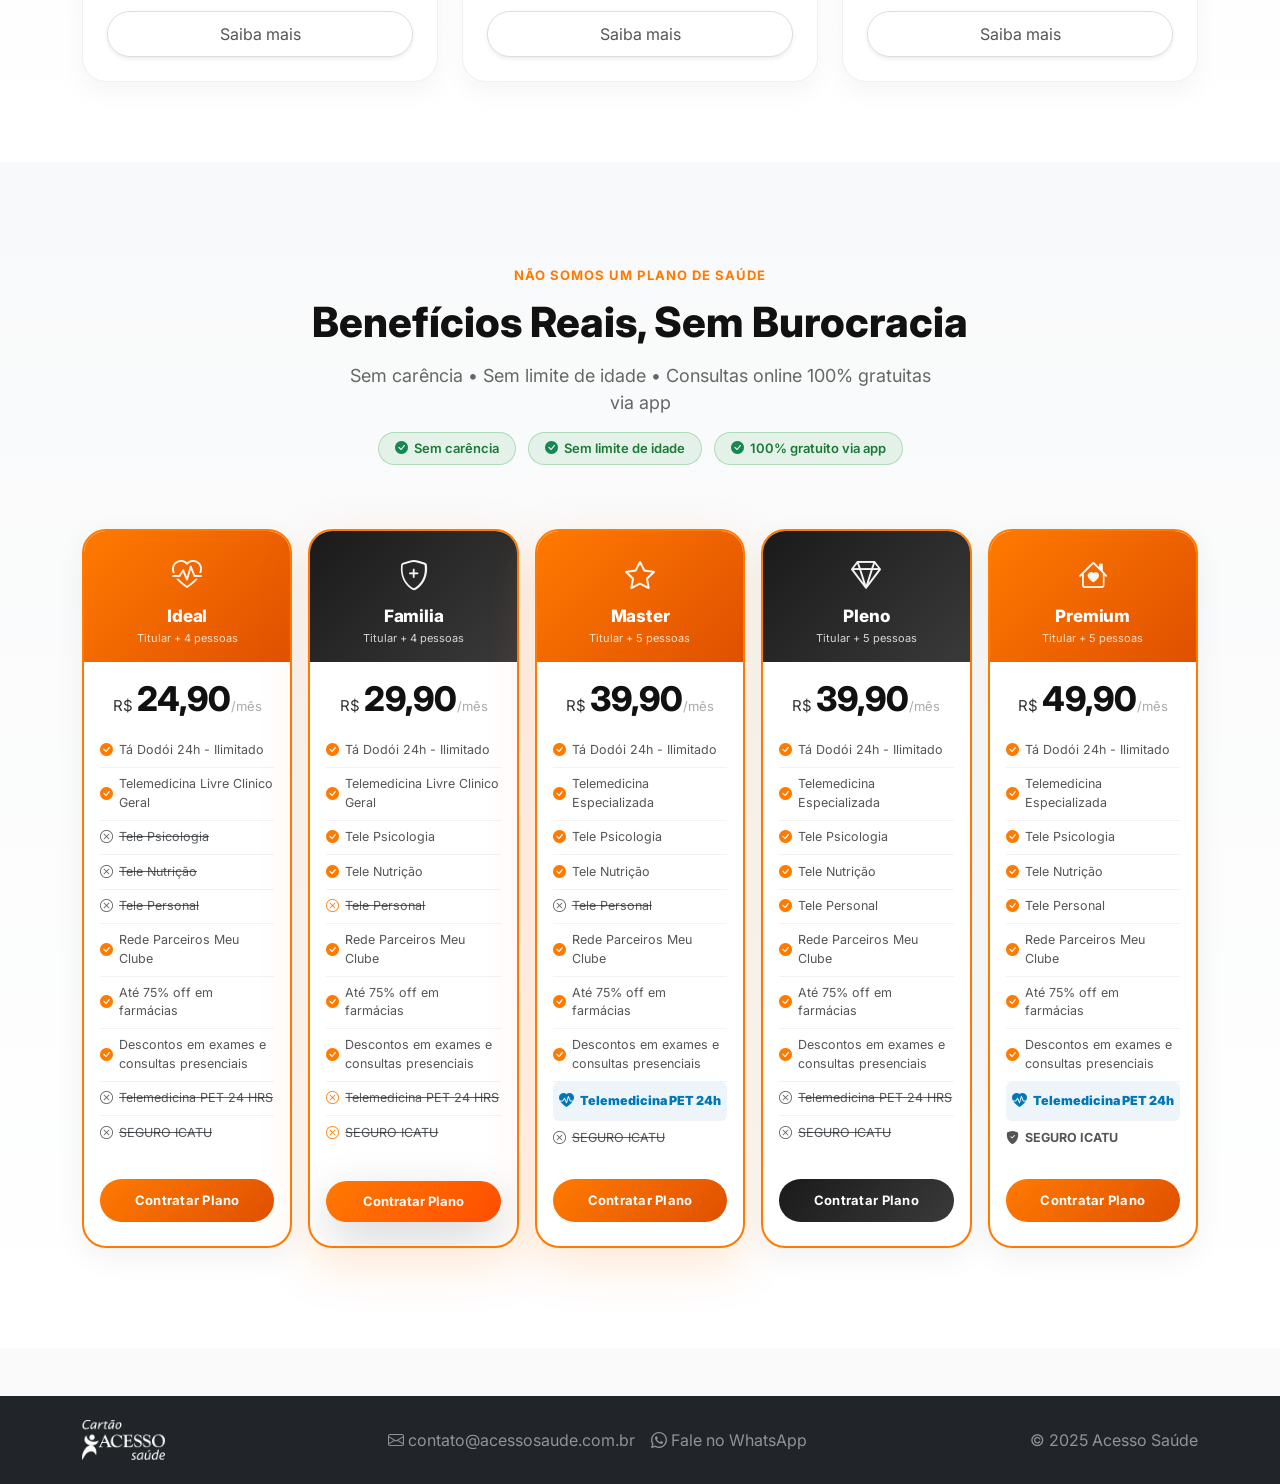
==== commit 3ff8773a: "style: bordas laranja uniformes, destaque PET no Premium, selo hero" ====
--- a/index.html
+++ b/index.html
@@ -62,7 +62,6 @@
         <div class="carousel-item active hero slide-orange" style="position:relative;">
           <img src="SELO.png" alt="Selo Acesso Saúde 20 Anos" class="hero-selo">
           <div class="container text-center hero-content">
-            <span class="badge bg-white text-dark mb-3 px-3 py-2 rounded-pill fw-bold">20 anos de mercado • +2 milhões de clientes</span>
             <h1>CARTÃO ACESSO SAÚDE</h1>
             <p>O cartão de Benefícios para quem valoriza saúde, lazer e descontos de verdade.</p>
             <a href="#planos" class="btn btn-light btn-lg mt-3 fw-bold rounded-pill shadow-sm px-4">Ver Planos</a>
@@ -143,8 +142,10 @@
                 <i class="bi bi-camera-video"></i>
               </div>
               <h5 class="fw-bold">Consultas online</h5>
-              <p class="text-muted flex-grow-1">Atendimento por vídeo com agendamento via app. Receitas e atestados enviados por SMS. <strong class="text-success">100% Gratuitas.</strong></p>
-              <a href="#planos" class="btn btn-light mt-auto rounded-pill fw-600 shadow-sm custom-saiba-mais">Saiba mais</a>
+              <p class="text-muted flex-grow-1">Atendimento por vídeo com agendamento via app. Receitas e atestados
+                enviados por SMS. <strong class="text-success">100% Gratuitas.</strong></p>
+              <a href="#planos" class="btn btn-light mt-auto rounded-pill fw-600 shadow-sm custom-saiba-mais">Saiba
+                mais</a>
             </div>
           </div>
         </div>
@@ -158,8 +159,10 @@
                 <i class="bi bi-people"></i>
               </div>
               <h5 class="fw-bold">Equipe multidisciplinar</h5>
-              <p class="text-muted flex-grow-1">Profissionais qualificados — psicólogos, nutricionistas e personal trainers — com atendimento rápido via app.</p>
-              <a href="#planos" class="btn btn-light mt-auto rounded-pill fw-600 shadow-sm custom-saiba-mais">Saiba mais</a>
+              <p class="text-muted flex-grow-1">Profissionais qualificados — psicólogos, nutricionistas e personal
+                trainers — com atendimento rápido via app.</p>
+              <a href="#planos" class="btn btn-light mt-auto rounded-pill fw-600 shadow-sm custom-saiba-mais">Saiba
+                mais</a>
             </div>
           </div>
         </div>
@@ -173,8 +176,10 @@
                 <i class="bi bi-geo-alt"></i>
               </div>
               <h5 class="fw-bold">Rede de Parceiros</h5>
-              <p class="text-muted flex-grow-1">Parceiros em todo o Brasil com descontos reais em consultas e exames presenciais. Sem burocracia.</p>
-              <a href="#planos" class="btn btn-light mt-auto rounded-pill fw-600 shadow-sm custom-saiba-mais">Saiba mais</a>
+              <p class="text-muted flex-grow-1">Parceiros em todo o Brasil com descontos reais em consultas e exames
+                presenciais. Sem burocracia.</p>
+              <a href="#planos" class="btn btn-light mt-auto rounded-pill fw-600 shadow-sm custom-saiba-mais">Saiba
+                mais</a>
             </div>
           </div>
         </div>
@@ -188,8 +193,10 @@
                 <i class="bi bi-capsule"></i>
               </div>
               <h5 class="fw-bold">Benefícios farmácia</h5>
-              <p class="text-muted flex-grow-1">Economia de <strong>até 75% off</strong> num amplo catálogo de medicamentos nas melhores farmácias do país.</p>
-              <a href="#planos" class="btn btn-light mt-auto rounded-pill fw-600 shadow-sm custom-saiba-mais">Saiba mais</a>
+              <p class="text-muted flex-grow-1">Economia de <strong>até 75% off</strong> num amplo catálogo de
+                medicamentos nas melhores farmácias do país.</p>
+              <a href="#planos" class="btn btn-light mt-auto rounded-pill fw-600 shadow-sm custom-saiba-mais">Saiba
+                mais</a>
             </div>
           </div>
         </div>
@@ -203,8 +210,10 @@
                 <i class="bi bi-telephone-plus"></i>
               </div>
               <h5 class="fw-bold">Tá Dodói 24h</h5>
-              <p class="text-muted flex-grow-1">Orientação em saúde 24 horas para toda a família. <strong>Sem limite de idade</strong> ou de utilização.</p>
-              <a href="#planos" class="btn btn-light mt-auto rounded-pill fw-600 shadow-sm custom-saiba-mais">Saiba mais</a>
+              <p class="text-muted flex-grow-1">Orientação em saúde 24 horas para toda a família. <strong>Sem limite de
+                  idade</strong> ou de utilização.</p>
+              <a href="#planos" class="btn btn-light mt-auto rounded-pill fw-600 shadow-sm custom-saiba-mais">Saiba
+                mais</a>
             </div>
           </div>
         </div>
@@ -218,8 +227,10 @@
                 <i class="bi bi-heart-pulse"></i>
               </div>
               <h5 class="fw-bold">Telemedicina PET</h5>
-              <p class="text-muted flex-grow-1">Cuidado veterinário 24h para cães e gatos. <strong class="text-success">Consultas gratuitas</strong> com veterinário via app, a qualquer hora.</p>
-              <a href="#planos" class="btn btn-light mt-auto rounded-pill fw-600 shadow-sm custom-saiba-mais">Saiba mais</a>
+              <p class="text-muted flex-grow-1">Cuidado veterinário 24h para cães e gatos. <strong
+                  class="text-success">Consultas gratuitas</strong> com veterinário via app, a qualquer hora.</p>
+              <a href="#planos" class="btn btn-light mt-auto rounded-pill fw-600 shadow-sm custom-saiba-mais">Saiba
+                mais</a>
             </div>
           </div>
         </div>
@@ -233,7 +244,8 @@
       <div class="text-center mb-5 pb-3">
         <span class="planos-label">NÃO SOMOS UM PLANO DE SAÚDE</span>
         <h2 class="planos-titulo">Benefícios Reais, Sem Burocracia</h2>
-        <p class="section-subtitle">Sem carência &bull; Sem limite de idade &bull; Consultas online 100% gratuitas via app</p>
+        <p class="section-subtitle">Sem carência &bull; Sem limite de idade &bull; Consultas online 100% gratuitas via
+          app</p>
         <div class="planos-diferenciais">
           <span><i class="bi bi-check-circle-fill text-success"></i> Sem carência</span>
           <span><i class="bi bi-check-circle-fill text-success"></i> Sem limite de idade</span>
@@ -300,7 +312,6 @@
 
         <!-- 3. MASTER — LARANJA (DESTAQUE TELE PET) -->
         <div class="col" style="position:relative;">
-          <span class="plano-pet-badge">🐾 TELE PET</span>
           <div class="plano-card-new plano-card-pet h-100 d-flex flex-column">
             <div class="plano-header plano-laranja">
               <i class="bi bi-star"></i>
@@ -318,7 +329,8 @@
                 <li><i class="bi bi-check-circle-fill"></i> Rede Parceiros Meu Clube</li>
                 <li><i class="bi bi-check-circle-fill"></i> Até 75% off em farmácias</li>
                 <li><i class="bi bi-check-circle-fill"></i> Descontos em exames e consultas presenciais</li>
-                <li class="plano-lista-pet-item"><i class="bi bi-heart-pulse-fill"></i> <strong>Telemedicina PET 24h</strong></li>
+                <li class="plano-lista-pet-item"><i class="bi bi-heart-pulse-fill"></i> <strong>Telemedicina PET
+                    24h</strong></li>
                 <li><i class="bi bi-x-circle text-muted"></i><s class="text-muted">SEGURO ICATU</s></li>
               </ul>
               <a href="#" class="btn btn-plano-laranja mt-auto w-100 rounded-pill">Contratar Plano</a>
@@ -371,7 +383,7 @@
                 <li><i class="bi bi-check-circle-fill"></i> Rede Parceiros Meu Clube</li>
                 <li><i class="bi bi-check-circle-fill"></i> Até 75% off em farmácias</li>
                 <li><i class="bi bi-check-circle-fill"></i> Descontos em exames e consultas presenciais</li>
-                <li><i class="bi bi-check-circle-fill"></i> Telemedicina PET 24 HRS</li>
+                <li class="plano-lista-pet-item"><i class="bi bi-heart-pulse-fill"></i> <strong>Telemedicina PET 24h</strong></li>
                 <li class="fw-bold"><i class="bi bi-shield-fill-check"></i> SEGURO ICATU</li>
               </ul>
               <a href="#" class="btn btn-plano-laranja mt-auto w-100 rounded-pill">Contratar Plano</a>
--- a/style.css
+++ b/style.css
@@ -299,7 +299,7 @@
 /* Card novo — estilo premium inspirado em seguro.css */
 .plano-card-new {
   background: #ffffff;
-  border: 1px solid rgba(0, 0, 0, 0.06);
+  border: 2px solid #ff7a00;
   border-radius: 24px;
   overflow: hidden;
   box-shadow: 0 8px 30px rgba(0, 0, 0, 0.06);
@@ -733,9 +733,9 @@
   position: absolute;
   top: 80px;
   right: 20px;
-  width: 90px;
+  width: 150px;
   z-index: 20;
-  filter: drop-shadow(0 4px 12px rgba(0,0,0,0.25));
+  filter: drop-shadow(0 4px 12px rgba(0, 0, 0, 0.25));
   transition: transform 0.3s ease;
   pointer-events: none;
 }
@@ -757,7 +757,7 @@
   padding: 8px 24px;
   border-radius: 50px;
   margin: 8px 0 4px;
-  text-shadow: 0 1px 4px rgba(0,0,0,0.15);
+  text-shadow: 0 1px 4px rgba(0, 0, 0, 0.15);
 }
 
 .hero-highlight-gratuito i {
@@ -767,7 +767,7 @@
 
 .hero-pet-rule {
   display: block;
-  color: rgba(255,255,255,0.75);
+  color: rgba(255, 255, 255, 0.75);
   font-size: 13px;
   margin-bottom: 10px;
   font-style: italic;
@@ -818,12 +818,12 @@
 }
 
 .plano-card-pet {
-  border: 2px solid #0077b6;
-  box-shadow: 0 16px 50px rgba(0, 119, 182, 0.18);
+  border: 2px solid #ff7a00;
+  box-shadow: 0 16px 50px rgba(255, 122, 0, 0.18);
 }
 
 .plano-card-pet:hover {
-  box-shadow: 0 32px 70px rgba(0, 119, 182, 0.28);
+  box-shadow: 0 32px 70px rgba(255, 122, 0, 0.28);
 }
 
 .plano-lista-pet-item {
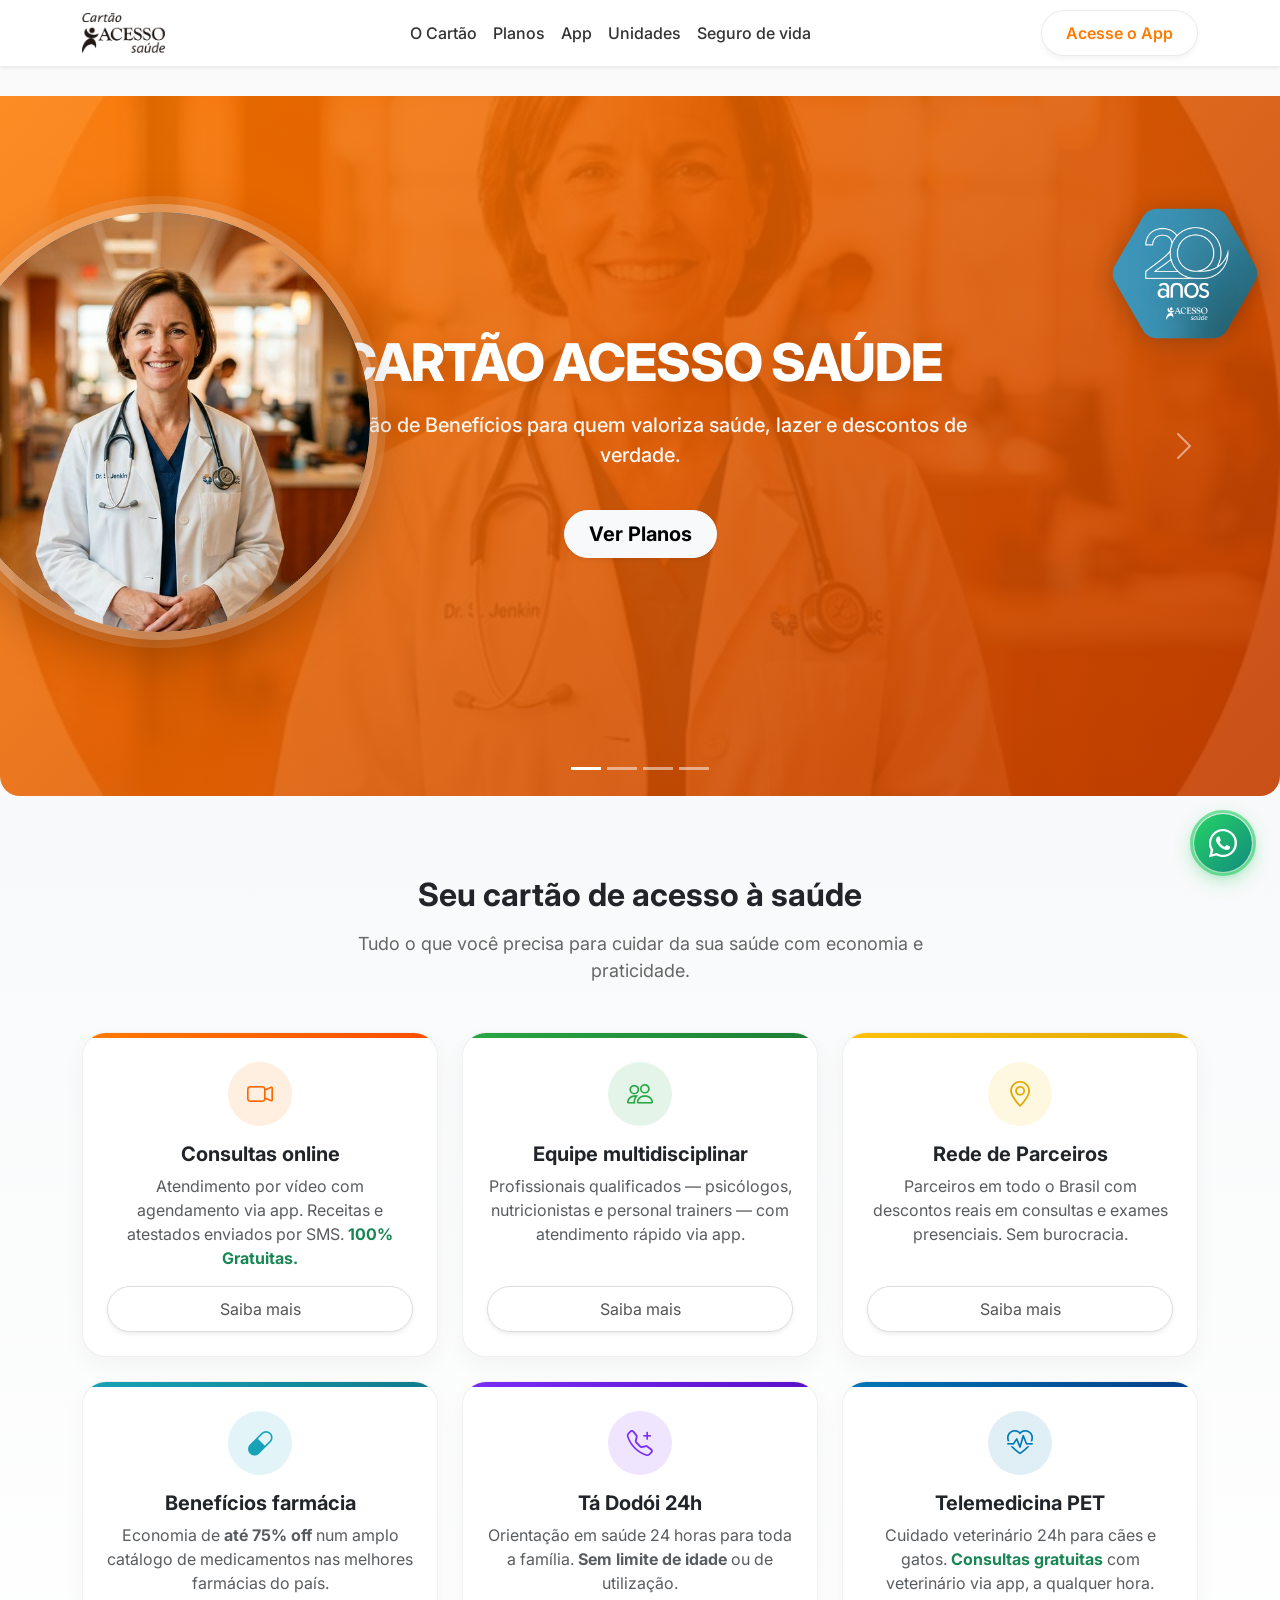
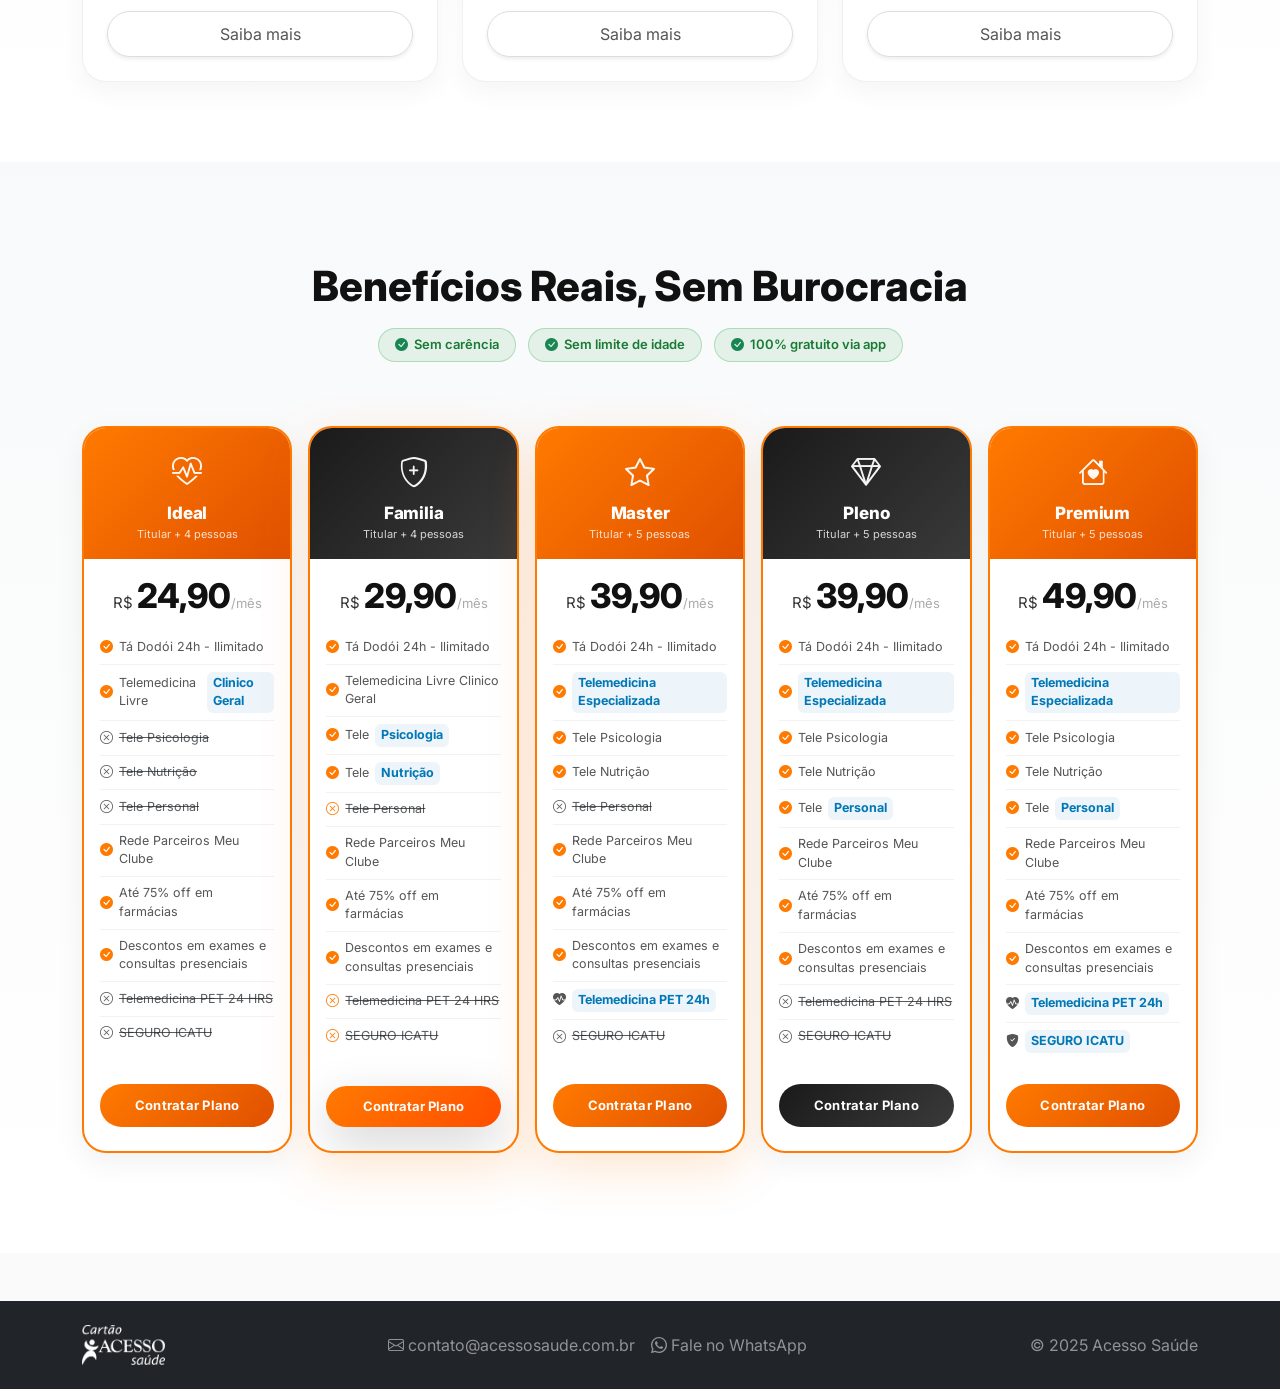
==== commit b08e0b50: "feat: add floating WhatsApp contact button and improve general CSS formatting" ====
--- a/index.html
+++ b/index.html
@@ -73,7 +73,7 @@
           <div class="container text-center hero-content">
             <span class="badge bg-success mb-3 px-3 py-2 rounded-pill fw-bold">100% Gratuito</span>
             <h1>CONSULTAS ILIMITADAS<br>100% GRATUITAS</h1>
-            <p><strong>Telemedicina completa:</strong> em diversas especialidades, para toda familia.</p>
+            <p>TELEMEDICINA EM DIVERSAS ESPECIALIDADES PARA TODA A FAMÍLIA</p>
             <a href="#planos" class="btn btn-light btn-lg mt-3 fw-bold rounded-pill shadow-sm px-4">Saiba Mais</a>
           </div>
         </div>
@@ -242,10 +242,7 @@
   <section id="planos" class="section-planos">
     <div class="container">
       <div class="text-center mb-5 pb-3">
-        <span class="planos-label">NÃO SOMOS UM PLANO DE SAÚDE</span>
         <h2 class="planos-titulo">Benefícios Reais, Sem Burocracia</h2>
-        <p class="section-subtitle">Sem carência &bull; Sem limite de idade &bull; Consultas online 100% gratuitas via
-          app</p>
         <div class="planos-diferenciais">
           <span><i class="bi bi-check-circle-fill text-success"></i> Sem carência</span>
           <span><i class="bi bi-check-circle-fill text-success"></i> Sem limite de idade</span>
@@ -268,7 +265,8 @@
               <p class="plano-preco">R$ <span>24,90</span><small>/mês</small></p>
               <ul class="plano-lista flex-grow-1">
                 <li><i class="bi bi-check-circle-fill"></i> Tá Dodói 24h - Ilimitado</li>
-                <li><i class="bi bi-check-circle-fill"></i> Telemedicina Livre Clinico Geral</li>
+                <li><i class="bi bi-check-circle-fill"></i> Telemedicina Livre <span class="highlight-blue">Clinico
+                    Geral</span></li>
                 <li><i class="bi bi-x-circle text-muted"></i><s class="text-muted"> Tele Psicologia</s></li>
                 <li><i class="bi bi-x-circle text-muted"></i><s class="text-muted"> Tele Nutrição</s></li>
                 <li><i class="bi bi-x-circle text-muted"></i><s class="text-muted"> Tele Personal</s></li>
@@ -296,8 +294,8 @@
               <ul class="plano-lista flex-grow-1">
                 <li><i class="bi bi-check-circle-fill"></i> Tá Dodói 24h - Ilimitado</li>
                 <li><i class="bi bi-check-circle-fill"></i> Telemedicina Livre Clinico Geral</li>
-                <li><i class="bi bi-check-circle-fill"></i> Tele Psicologia</li>
-                <li><i class="bi bi-check-circle-fill"></i> Tele Nutrição</li>
+                <li><i class="bi bi-check-circle-fill"></i> Tele <span class="highlight-blue">Psicologia</span></li>
+                <li><i class="bi bi-check-circle-fill"></i> Tele <span class="highlight-blue">Nutrição</span></li>
                 <li><i class="bi bi-x-circle text-muted"></i><s class="text-muted"> Tele Personal</s></li>
                 <li><i class="bi bi-check-circle-fill"></i> Rede Parceiros Meu Clube</li>
                 <li><i class="bi bi-check-circle-fill"></i> Até 75% off em farmácias</li>
@@ -322,15 +320,16 @@
               <p class="plano-preco">R$ <span>39,90</span><small>/mês</small></p>
               <ul class="plano-lista flex-grow-1">
                 <li><i class="bi bi-check-circle-fill"></i> Tá Dodói 24h - Ilimitado</li>
-                <li><i class="bi bi-check-circle-fill"></i> Telemedicina Especializada</li>
+                <li><i class="bi bi-check-circle-fill"></i> <span class="highlight-blue">Telemedicina
+                    Especializada</span></li>
                 <li><i class="bi bi-check-circle-fill"></i> Tele Psicologia</li>
                 <li><i class="bi bi-check-circle-fill"></i> Tele Nutrição</li>
                 <li><i class="bi bi-x-circle text-muted"></i><s class="text-muted"> Tele Personal</s></li>
                 <li><i class="bi bi-check-circle-fill"></i> Rede Parceiros Meu Clube</li>
                 <li><i class="bi bi-check-circle-fill"></i> Até 75% off em farmácias</li>
                 <li><i class="bi bi-check-circle-fill"></i> Descontos em exames e consultas presenciais</li>
-                <li class="plano-lista-pet-item"><i class="bi bi-heart-pulse-fill"></i> <strong>Telemedicina PET
-                    24h</strong></li>
+                <li><i class="bi bi-heart-pulse-fill"></i> <strong><span class="highlight-blue">Telemedicina PET
+                      24h</span></strong></li>
                 <li><i class="bi bi-x-circle text-muted"></i><s class="text-muted">SEGURO ICATU</s></li>
               </ul>
               <a href="#" class="btn btn-plano-laranja mt-auto w-100 rounded-pill">Contratar Plano</a>
@@ -350,10 +349,11 @@
               <p class="plano-preco">R$ <span>39,90</span><small>/mês</small></p>
               <ul class="plano-lista flex-grow-1">
                 <li><i class="bi bi-check-circle-fill"></i> Tá Dodói 24h - Ilimitado</li>
-                <li><i class="bi bi-check-circle-fill"></i> Telemedicina Especializada</li>
+                <li><i class="bi bi-check-circle-fill"></i> <span class="highlight-blue">Telemedicina
+                    Especializada</span></li>
                 <li><i class="bi bi-check-circle-fill"></i> Tele Psicologia</li>
                 <li><i class="bi bi-check-circle-fill"></i> Tele Nutrição</li>
-                <li><i class="bi bi-check-circle-fill"></i> Tele Personal</li>
+                <li><i class="bi bi-check-circle-fill"></i> Tele <span class="highlight-blue">Personal</span></li>
                 <li><i class="bi bi-check-circle-fill"></i> Rede Parceiros Meu Clube</li>
                 <li><i class="bi bi-check-circle-fill"></i> Até 75% off em farmácias</li>
                 <li><i class="bi bi-check-circle-fill"></i> Descontos em exames e consultas presenciais</li>
@@ -376,15 +376,18 @@
               <p class="plano-preco">R$ <span>49,90</span><small>/mês</small></p>
               <ul class="plano-lista flex-grow-1">
                 <li><i class="bi bi-check-circle-fill"></i> Tá Dodói 24h - Ilimitado</li>
-                <li><i class="bi bi-check-circle-fill"></i> Telemedicina Especializada</li>
+                <li><i class="bi bi-check-circle-fill"></i> <span class="highlight-blue">Telemedicina
+                    Especializada</span></li>
                 <li><i class="bi bi-check-circle-fill"></i> Tele Psicologia</li>
                 <li><i class="bi bi-check-circle-fill"></i> Tele Nutrição</li>
-                <li><i class="bi bi-check-circle-fill"></i> Tele Personal</li>
+                <li><i class="bi bi-check-circle-fill"></i> Tele <span class="highlight-blue">Personal</span></li>
                 <li><i class="bi bi-check-circle-fill"></i> Rede Parceiros Meu Clube</li>
                 <li><i class="bi bi-check-circle-fill"></i> Até 75% off em farmácias</li>
                 <li><i class="bi bi-check-circle-fill"></i> Descontos em exames e consultas presenciais</li>
-                <li class="plano-lista-pet-item"><i class="bi bi-heart-pulse-fill"></i> <strong>Telemedicina PET 24h</strong></li>
-                <li class="fw-bold"><i class="bi bi-shield-fill-check"></i> SEGURO ICATU</li>
+                <li><i class="bi bi-heart-pulse-fill"></i> <strong><span class="highlight-blue">Telemedicina PET
+                      24h</span></strong></li>
+                <li class="fw-bold"><i class="bi bi-shield-fill-check"></i> <span class="highlight-blue">SEGURO
+                    ICATU</span></li>
               </ul>
               <a href="#" class="btn btn-plano-laranja mt-auto w-100 rounded-pill">Contratar Plano</a>
             </div>
--- a/style.css
+++ b/style.css
@@ -127,19 +127,19 @@
 
 /* backgrounds por slide */
 .carousel-item.slide-orange {
-  background: linear-gradient(135deg, #ff7a00, #c43e00);
+  background: linear-gradient(135deg, rgba(255, 122, 0, 0.85), rgba(196, 62, 0, 0.9)), url('slide-circle-1.png') center/cover no-repeat;
 }
 
 .carousel-item.slide-dark {
-  background: linear-gradient(135deg, #111111, #2d2d2d);
+  background: linear-gradient(135deg, rgba(17, 17, 17, 0.85), rgba(45, 45, 45, 0.9)), url('slide-circle-2.png') center/cover no-repeat;
 }
 
 .carousel-item.slide-blue-red {
-  background: linear-gradient(135deg, #0d47a1, #b71c1c);
+  background: linear-gradient(135deg, rgba(13, 71, 161, 0.85), rgba(183, 28, 28, 0.85)), url('farma.png') center/cover no-repeat;
 }
 
 .carousel-item.slide-pet {
-  background: linear-gradient(135deg, #00b4db, #0083B0);
+  background: linear-gradient(135deg, rgba(0, 180, 219, 0.85), rgba(0, 131, 176, 0.85)), url('slide-circle-4.png') center/cover no-repeat;
 }
 
 /* conteúdo texto */
@@ -748,21 +748,20 @@
   display: inline-flex;
   align-items: center;
   gap: 8px;
-  background: rgba(40, 167, 69, 0.2);
-  border: 2px solid rgba(40, 167, 69, 0.7);
-  color: #a8ffba;
+  background: rgb(255, 255, 255);
+  border: 2px solid rgb(255, 255, 255);
+  color: #000000;
   font-size: 20px;
   font-weight: 800;
   letter-spacing: 0.04em;
   padding: 8px 24px;
   border-radius: 50px;
   margin: 8px 0 4px;
-  text-shadow: 0 1px 4px rgba(0, 0, 0, 0.15);
 }
 
 .hero-highlight-gratuito i {
   font-size: 20px;
-  color: #56e07a;
+  color: #000000;
 }
 
 .hero-pet-rule {
@@ -826,17 +825,17 @@
   box-shadow: 0 32px 70px rgba(255, 122, 0, 0.28);
 }
 
-.plano-lista-pet-item {
+.highlight-blue {
   color: #0077b6 !important;
   font-weight: 700 !important;
   background: rgba(0, 119, 182, 0.07);
   border-radius: 6px;
-  padding: 8px 6px !important;
-}
-
-.plano-lista-pet-item i {
+  padding: 2px 6px;
+  display: inline-block;
+}
+
+.highlight-blue i {
   color: #0077b6 !important;
-  font-size: 15px !important;
 }
 
 /* =========================
